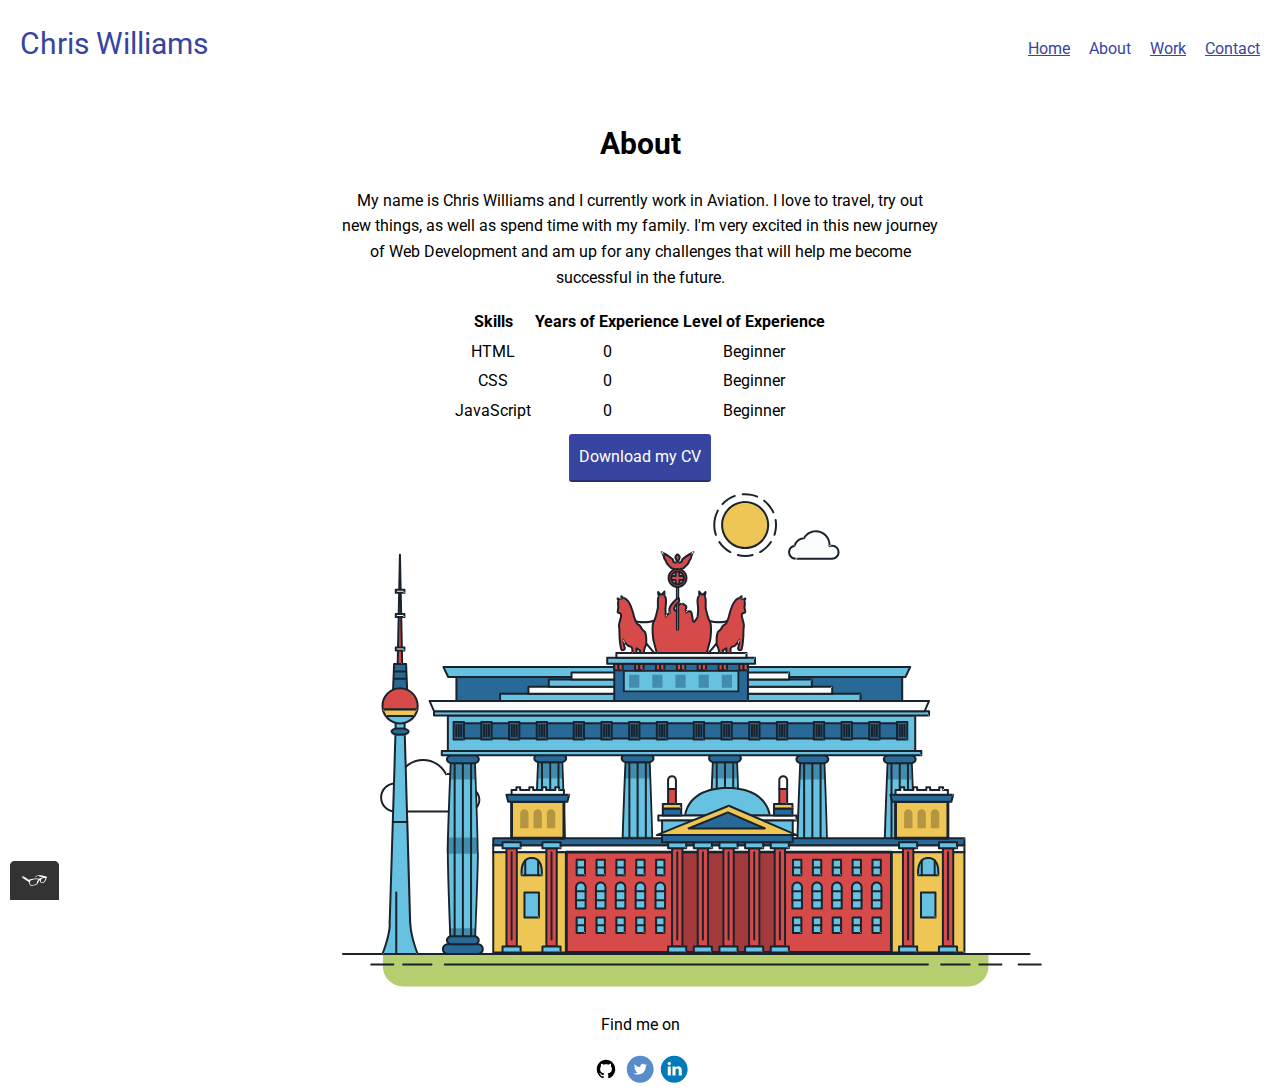
==== about.html @ ef2de15f "Initial commit" ====
<!DOCTYPE html>
<html>
  <head>
    <meta charset="utf-8" />
    <meta name="viewport" content="width=device-width, initial-scale=1" />
    <title>Portfolio</title>
    <link
      rel="shortcut icon"
      href="http://wikipedia.org/static/favicon/wikipedia.ico"
    />
    <link rel="stylesheet" type="text/css" href="css/normalize.css" />
    <link
      href="https://fonts.googleapis.com/css2?family=Roboto:wght@400;700&display=swap"
      rel="stylesheet"
    />
    <link rel="stylesheet" type="text/css" href="css/style.production.css" />
  </head>
  <body>
    <header class="page-header">
      <div class="text-title">Chris Williams</div>
      <nav class="main-navigation page-header__item">
        <ul role="menubar" class="navigation-list">
          <li role="presentation">
            <a href="index.html" role="menuitem" class="navigation-list__item"
              >Home</a
            >
          </li>
          <li role="presentation">
            <a
              href="about.html"
              role="menuitem"
              class="navigation-list__item navigation-list__item--active"
              >About</a
            >
          </li>
          <li role="presentation">
            <a
              href="work.html"
              role="menuitem"
              class="navigation-list navigation-list__item"
              >Work</a
            >
          </li>
          <li role="presentation">
            <a href="contact.html" role="menuitem" class="navigation-list__item"
              >Contact</a
            >
          </li>
        </ul>
      </nav>
    </header>
    <div class="about">
      <h1>About</h1>
      <p>
        My name is Chris Williams and I currently work in Aviation. I love to
        travel, try out new things, as well as spend time with my family. I'm
        very excited in this new journey of Web Development and am up for any
        challenges that will help me become successful in the future.
      </p>
      <table>
        <thead>
          <tr>
            <th>Skills</th>
            <th>Years of Experience</th>
            <th>Level of Experience</th>
          </tr>
        </thead>
        <tbody>
          <tr>
            <td>HTML</td>
            <td>0</td>
            <td>Beginner</td>
          </tr>
          <tr>
            <td>CSS</td>
            <td>0</td>
            <td>Beginner</td>
          </tr>
          <tr>
            <td>JavaScript</td>
            <td>0</td>
            <td>Beginner</td>
          </tr>
        </tbody>
      </table>
      <br />
      <a href="#" class="button" download>Download my CV</a>
      <br />
      <svg
        xmlns="http://www.w3.org/2000/svg"
        class="berlin-illustration"
        height="505"
        viewBox="0 0 700 505"
        xmlns:xlink="http://www.w3.org/1999/xlink"
      >
        <defs>
          <polygon
            id="a"
            points=".06 231.917 .06 .929 688.717 .929 688.717 231.917"
          />
        </defs>
        <g fill="none" fill-rule="evenodd">
          <g transform="translate(0 241)" class="cloud-front">
            <path
              fill="#1A232C"
              d="M87.602,29 L87.602,28 C87.326,28.001 87.103,28.024 86.927,28.033 L86.979,29.031 L87.947,28.78 C85.741,20.282 78.041,14.002 68.852,14 C67.858,14 66.904,14.096 65.98,14.231 L66.125,15.22 L67.019,14.772 C62.626,6.015 53.567,0.001 43.102,0 C29.041,0.002 17.524,10.848 16.443,24.632 L17.44,24.71 L17.606,23.724 C16.803,23.589 15.969,23.5 15.102,23.5 C6.817,23.501 0.102,30.215 0.102,38.5 C0.102,46.785 6.817,53.499 15.102,53.5 L87.602,53.5 C94.644,53.499 100.351,47.792 100.352,40.75 C100.351,33.708 94.644,28.001 87.602,28 L87.602,30 C90.573,30 93.254,31.202 95.203,33.149 C97.15,35.097 98.351,37.778 98.352,40.75 C98.351,43.722 97.15,46.403 95.203,48.351 C93.254,50.298 90.573,51.5 87.602,51.5 L15.102,51.5 C11.509,51.5 8.265,50.046 5.909,47.692 C3.555,45.337 2.102,42.093 2.102,38.5 C2.102,34.907 3.555,31.663 5.909,29.308 C8.265,26.954 11.509,25.5 15.102,25.5 C15.831,25.5 16.553,25.575 17.273,25.697 C17.551,25.743 17.832,25.672 18.055,25.499 C18.277,25.325 18.414,25.07 18.436,24.789 C19.436,12.04 30.094,1.998 43.102,2 C52.786,1.999 61.163,7.564 65.231,15.669 C65.425,16.055 65.842,16.272 66.27,16.21 C67.132,16.084 67.988,16 68.852,16 C77.108,15.998 84.027,21.647 86.011,29.283 C86.13,29.741 86.557,30.054 87.031,30.03 C87.27,30.017 87.457,29.999 87.602,30 L87.602,29"
              transform="translate(38 36)"
            />
          </g>
          <path
            fill="#B5CE6F"
            d="M646.484,484.382 C646.484,489.501 644.531,494.62 640.627,498.525 C636.722,502.43 631.603,504.382 626.484,504.382 L60.873,504.382 C55.754,504.382 50.636,502.43 46.731,498.525 C42.826,494.62 40.873,489.501 40.873,484.382 L40.873,471.917 L646.484,471.917 L646.484,484.382"
          />
          <polyline
            fill="#67C2E2"
            points="334.824 185.029 101.449 185.029 106.209 195.08 563.438 195.08 568.2 185.029 334.824 185.029"
          />
          <path
            fill="#1A232C"
            d="M334.824,185.029 L334.824,184.029 L101.449,184.029 C101.104,184.029 100.788,184.203 100.604,184.494 C100.42,184.785 100.398,185.146 100.545,185.457 L105.306,195.508 C105.471,195.856 105.824,196.079 106.209,196.079 L563.438,196.079 C563.824,196.079 564.177,195.856 564.342,195.508 L569.104,185.457 C569.251,185.146 569.229,184.785 569.045,184.494 C568.861,184.203 568.544,184.029 568.2,184.029 L334.824,184.029 L334.824,186.029 L566.62,186.029 L562.806,194.08 L106.842,194.08 L103.029,186.029 L334.824,186.029 L334.824,185.029"
          />
          <polygon
            fill="#296997"
            points="114.416 218.974 560.222 218.974 560.222 195.08 114.416 195.08"
          />
          <path
            fill="#1A232C"
            d="M560.222,218.974 L560.222,217.974 L115.416,217.974 L115.416,196.079 L559.222,196.079 L559.222,218.974 L560.222,218.974 L560.222,217.974 L560.222,218.974 L561.222,218.974 L561.222,195.08 C561.222,194.816 561.115,194.559 560.929,194.372 C560.742,194.186 560.485,194.08 560.222,194.08 L114.416,194.08 C114.152,194.08 113.895,194.186 113.708,194.372 C113.522,194.559 113.416,194.816 113.416,195.08 L113.416,218.974 C113.416,219.237 113.522,219.495 113.708,219.681 C113.895,219.867 114.152,219.974 114.416,219.974 L560.222,219.974 C560.485,219.974 560.742,219.867 560.929,219.681 C561.115,219.495 561.222,219.237 561.222,218.974 L560.222,218.974"
          />
          <polygon
            fill="#67C2E2"
            points="105.85 269.08 573.225 269.08 573.225 233.398 105.85 233.398"
          />
          <path
            fill="#1A232C"
            d="M573.225,233.398 L573.225,232.398 L105.85,232.398 C105.587,232.398 105.329,232.505 105.143,232.691 C104.957,232.877 104.85,233.134 104.85,233.398 L104.85,269.08 C104.85,269.344 104.957,269.601 105.143,269.788 C105.329,269.974 105.587,270.08 105.85,270.08 L573.225,270.08 C573.488,270.08 573.745,269.974 573.932,269.788 C574.118,269.601 574.225,269.344 574.225,269.08 L574.225,233.398 C574.225,233.134 574.118,232.877 573.932,232.691 C573.745,232.505 573.488,232.398 573.225,232.398 L573.225,233.398 L572.225,233.398 L572.225,268.08 L106.85,268.08 L106.85,234.398 L573.225,234.398 L573.225,233.398 L572.225,233.398 L573.225,233.398"
          />
          <polygon
            fill="#296997"
            points="116.751 256.508 562.557 256.508 562.557 241.243 116.751 241.243"
          />
          <path
            fill="#1A232C"
            d="M562.557,256.508 L562.557,255.508 L117.75,255.508 L117.75,242.243 L561.557,242.243 L561.557,256.508 L562.557,256.508 L562.557,255.508 L562.557,256.508 L563.557,256.508 L563.557,241.243 C563.557,240.979 563.45,240.722 563.264,240.535 C563.078,240.349 562.82,240.243 562.557,240.243 L116.75,240.243 C116.487,240.243 116.23,240.349 116.043,240.535 C115.857,240.722 115.751,240.979 115.751,241.243 L115.751,256.508 C115.751,256.771 115.857,257.029 116.043,257.215 C116.23,257.401 116.487,257.508 116.751,257.508 L562.557,257.508 C562.82,257.508 563.077,257.401 563.264,257.215 C563.45,257.029 563.557,256.771 563.557,256.508 L562.557,256.508"
          />
          <polygon
            fill="#67C2E2"
            points="158.07 218.974 518.563 218.974 518.563 211.858 158.07 211.858"
          />
          <path
            fill="#1A232C"
            d="M518.563,211.858 L518.563,210.858 L158.07,210.858 C157.807,210.858 157.549,210.964 157.363,211.151 C157.177,211.337 157.07,211.594 157.07,211.858 L157.07,218.974 C157.07,219.237 157.177,219.495 157.363,219.681 C157.549,219.867 157.807,219.974 158.07,219.974 L518.563,219.974 C518.826,219.974 519.083,219.867 519.27,219.681 C519.456,219.495 519.562,219.237 519.562,218.974 L519.562,211.858 C519.562,211.594 519.456,211.337 519.27,211.151 C519.083,210.964 518.826,210.858 518.563,210.858 L518.563,211.858 L517.563,211.858 L517.563,217.974 L159.07,217.974 L159.07,212.858 L518.563,212.858 L518.563,211.858 L517.563,211.858 L518.563,211.858"
          />
          <polygon
            fill="#FBFDFC"
            points="186.438 211.858 490.194 211.858 490.194 204.741 186.438 204.741"
          />
          <path
            fill="#1A232C"
            d="M490.194,204.741 L490.194,203.741 L186.438,203.741 C186.175,203.741 185.917,203.848 185.731,204.034 C185.545,204.221 185.438,204.478 185.438,204.741 L185.438,211.858 C185.438,212.121 185.545,212.379 185.731,212.565 C185.917,212.751 186.175,212.858 186.438,212.858 L490.194,212.858 C490.458,212.858 490.715,212.751 490.902,212.565 C491.088,212.379 491.194,212.121 491.194,211.858 L491.194,204.741 C491.194,204.478 491.088,204.221 490.902,204.034 C490.715,203.848 490.458,203.741 490.194,203.741 L490.194,204.741 L489.194,204.741 L489.194,210.858 L187.438,210.858 L187.438,205.741 L490.194,205.741 L490.194,204.741 L489.194,204.741 L490.194,204.741"
          />
          <polygon
            fill="#67C2E2"
            points="206.805 204.741 469.828 204.741 469.828 197.624 206.805 197.624"
          />
          <path
            fill="#1A232C"
            d="M469.828,197.624 L469.828,196.624 L206.805,196.624 C206.541,196.624 206.284,196.731 206.098,196.917 C205.911,197.103 205.805,197.361 205.805,197.624 L205.805,204.741 C205.805,205.005 205.911,205.262 206.098,205.449 C206.284,205.635 206.541,205.741 206.805,205.741 L469.828,205.741 C470.091,205.741 470.349,205.635 470.535,205.449 C470.722,205.262 470.828,205.005 470.828,204.741 L470.828,197.624 C470.828,197.361 470.722,197.103 470.535,196.917 C470.349,196.731 470.091,196.624 469.828,196.624 L469.828,197.624 L468.828,197.624 L468.828,203.741 L207.805,203.741 L207.805,198.624 L469.828,198.624 L469.828,197.624 L468.828,197.624 L469.828,197.624"
          />
          <polygon
            fill="#FBFDFC"
            points="229.521 197.624 447.111 197.624 447.111 190.509 229.521 190.509"
          />
          <path
            fill="#1A232C"
            d="M447.111,190.509 L447.111,189.509 L229.521,189.509 C229.258,189.509 229,189.616 228.814,189.802 C228.628,189.988 228.521,190.246 228.521,190.509 L228.521,197.624 C228.521,197.888 228.628,198.145 228.814,198.332 C229,198.518 229.258,198.624 229.521,198.624 L447.111,198.624 C447.375,198.624 447.632,198.518 447.818,198.332 C448.005,198.145 448.111,197.888 448.111,197.624 L448.111,190.509 C448.111,190.246 448.005,189.988 447.818,189.802 C447.632,189.616 447.375,189.509 447.111,189.509 L447.111,190.509 L446.111,190.509 L446.111,196.624 L230.521,196.624 L230.521,191.509 L447.111,191.509 L447.111,190.509 L446.111,190.509 L447.111,190.509"
          />
          <path
            fill="#67C2E2"
            d="M135.607,355.447 C135.163,337.766 134.264,313.326 133.648,297.387 C133.274,287.721 133.004,281.18 133.004,281.18 L108.722,281.18 C108.722,281.18 108.452,287.721 108.079,297.387 C107.462,313.326 106.563,337.766 106.119,355.447 C105.953,362.059 105.85,367.732 105.85,371.653 L105.85,371.654 C105.85,386.117 107.243,424.332 108.089,446.189 C108.457,455.706 108.722,462.126 108.722,462.126 L133.004,462.126 C133.004,462.126 133.269,455.706 133.637,446.189 C134.482,424.332 135.876,386.117 135.876,371.654 L135.876,371.653 C135.876,367.732 135.773,362.059 135.607,355.447"
          />
          <path
            fill="#428DAE"
            d="M133.648 297.387L108.079 297.387C108.452 287.721 108.722 281.18 108.722 281.18L133.004 281.18C133.004 281.18 133.274 287.721 133.648 297.387M135.876 371.654L105.85 371.654 105.85 371.653C105.85 367.732 105.953 362.059 106.119 355.447L135.607 355.447C135.773 362.059 135.876 367.732 135.876 371.653L135.876 371.654M133.004 462.126L108.722 462.126C108.722 462.126 108.457 455.706 108.089 446.189L133.637 446.189C133.269 455.706 133.004 462.126 133.004 462.126"
          />
          <path
            fill="#1A232C"
            d="M109.612,461.199 L132.114,461.199 C132.447,453.007 134.949,390.886 134.949,371.653 C134.949,352.42 132.447,290.299 132.114,282.108 L109.612,282.108 C109.279,290.299 106.778,352.42 106.778,371.653 C106.778,390.886 109.279,453.007 109.612,461.199 Z M133.895,463.054 L107.832,463.054 L107.794,462.164 C107.766,461.466 104.922,392.193 104.922,371.653 C104.922,351.114 107.766,281.839 107.794,281.142 L107.832,280.252 L133.895,280.252 L133.931,281.142 C133.96,281.839 136.804,351.114 136.804,371.653 C136.804,392.193 133.96,461.466 133.931,462.164 L133.895,463.054 L133.895,463.054 Z"
          />
          <path
            fill="#1A232C"
            d="M111.638 281.18L111.638 462.126C111.638 462.679 112.086 463.126 112.638 463.126 113.19 463.126 113.638 462.679 113.638 462.126L113.638 281.18C113.638 280.628 113.19 280.18 112.638 280.18 112.086 280.18 111.638 280.628 111.638 281.18M119.863 281.18L119.863 462.126C119.863 462.679 120.311 463.126 120.863 463.126 121.416 463.126 121.863 462.679 121.863 462.126L121.863 281.18C121.863 280.628 121.416 280.18 120.863 280.18 120.311 280.18 119.863 280.628 119.863 281.18M128.088 281.18L128.088 462.126C128.088 462.679 128.536 463.126 129.088 463.126 129.64 463.126 130.088 462.679 130.088 462.126L130.088 281.18C130.088 280.628 129.64 280.18 129.088 280.18 128.536 280.18 128.088 280.628 128.088 281.18"
          />
          <path
            fill="#296997"
            d="M136.79,277.265 C136.79,279.418 134.675,281.18 132.09,281.18 L109.636,281.18 C107.051,281.18 104.936,279.418 104.936,277.265 C104.936,275.111 107.051,273.349 109.636,273.349 L132.09,273.349 C134.675,273.349 136.79,275.111 136.79,277.265"
          />
          <path
            fill="#1A232C"
            d="M136.79,277.265 L135.79,277.265 C135.789,278.005 135.433,278.704 134.769,279.262 C134.109,279.814 133.155,280.181 132.09,280.18 L109.636,280.18 C108.571,280.181 107.617,279.814 106.956,279.262 C106.293,278.704 105.936,278.005 105.936,277.265 C105.936,276.524 106.293,275.825 106.957,275.267 C107.617,274.715 108.571,274.348 109.636,274.349 L132.09,274.349 C133.155,274.348 134.109,274.716 134.769,275.267 C135.433,275.825 135.789,276.524 135.79,277.265 L137.79,277.265 C137.791,275.851 137.09,274.593 136.049,273.731 C135.006,272.863 133.61,272.35 132.09,272.349 L109.636,272.349 C108.116,272.35 106.72,272.863 105.676,273.731 C104.636,274.593 103.935,275.851 103.936,277.265 C103.935,278.678 104.636,279.937 105.677,280.798 C106.72,281.666 108.116,282.179 109.636,282.18 L132.09,282.18 C133.61,282.179 135.006,281.666 136.049,280.798 C137.09,279.937 137.791,278.678 137.79,277.265 L136.79,277.265"
          />
          <path
            fill="#296997"
            d="M140.775,467.217 C140.775,469.803 138.661,471.917 136.076,471.917 L105.65,471.917 C103.065,471.917 100.951,469.803 100.951,467.217 L100.951,466.825 C100.951,464.241 103.065,462.126 105.65,462.126 L136.076,462.126 C138.661,462.126 140.775,464.241 140.775,466.825 L140.775,467.217"
          />
          <path
            fill="#1A232C"
            d="M140.775,467.217 L139.775,467.217 C139.775,468.235 139.361,469.155 138.688,469.83 C138.013,470.503 137.093,470.917 136.076,470.917 L105.65,470.917 C104.633,470.917 103.713,470.504 103.038,469.83 C102.365,469.155 101.951,468.235 101.951,467.217 L101.951,466.825 C101.951,465.808 102.365,464.889 103.038,464.214 C103.713,463.54 104.633,463.127 105.65,463.126 L136.076,463.126 C137.093,463.127 138.013,463.54 138.688,464.214 C139.362,464.889 139.775,465.808 139.775,466.825 L139.775,467.217 L141.775,467.217 L141.775,466.825 C141.772,463.684 139.217,461.13 136.076,461.126 L105.65,461.126 C102.509,461.13 99.955,463.684 99.951,466.825 L99.951,467.217 C99.954,470.36 102.509,472.914 105.65,472.917 L136.076,472.917 C139.217,472.914 141.772,470.36 141.775,467.217 L140.775,467.217"
          />
          <path
            fill="#296997"
            d="M136.79,458.208 C136.79,460.363 134.675,462.126 132.09,462.126 L109.636,462.126 C107.051,462.126 104.936,460.363 104.936,458.208 C104.936,456.057 107.051,454.292 109.636,454.292 L132.09,454.292 C134.675,454.292 136.79,456.057 136.79,458.208"
          />
          <path
            fill="#1A232C"
            d="M136.79,458.208 L135.79,458.208 C135.789,458.949 135.432,459.649 134.769,460.207 C134.108,460.76 133.154,461.128 132.09,461.126 L109.636,461.126 C108.572,461.128 107.617,460.76 106.957,460.207 C106.293,459.649 105.936,458.949 105.936,458.208 C105.936,457.47 106.293,456.77 106.957,456.212 C107.617,455.659 108.572,455.291 109.636,455.292 L132.09,455.292 C133.154,455.291 134.108,455.659 134.769,456.212 C135.433,456.77 135.789,457.47 135.79,458.208 L137.79,458.208 C137.791,456.796 137.09,455.538 136.05,454.675 C135.006,453.808 133.61,453.294 132.09,453.292 L109.636,453.292 C108.115,453.294 106.719,453.808 105.676,454.675 C104.636,455.538 103.935,456.796 103.936,458.208 C103.935,459.622 104.636,460.881 105.676,461.743 C106.72,462.611 108.116,463.125 109.636,463.126 L132.09,463.126 C133.61,463.125 135.006,462.611 136.05,461.743 C137.09,460.881 137.791,459.622 137.79,458.208 L136.79,458.208"
          />
          <path
            fill="#67C2E2"
            d="M572.471,355.447 C572.025,337.766 571.126,313.326 570.51,297.387 C570.137,287.721 569.867,281.18 569.867,281.18 L545.585,281.18 C545.585,281.18 545.315,287.721 544.942,297.387 C544.326,313.326 543.427,337.766 542.981,355.447 C542.815,362.059 542.713,367.732 542.713,371.653 L542.713,371.654 C542.713,386.117 544.107,424.332 544.952,446.189 C545.32,455.706 545.585,462.126 545.585,462.126 L569.867,462.126 C569.867,462.126 570.132,455.706 570.499,446.189 C571.346,424.332 572.739,386.117 572.739,371.654 L572.739,371.653 C572.739,367.732 572.637,362.059 572.471,355.447"
          />
          <path
            fill="#428DAE"
            d="M569.582 297.387L566.951 297.387 566.951 282.108 568.977 282.108C569.063 284.206 569.29 289.841 569.582 297.387M564.951 297.387L545.871 297.387C546.162 289.841 546.39 284.206 546.476 282.108L564.951 282.108 564.951 297.387M571.8 369.187L566.951 369.187 566.951 356.265 571.562 356.265C571.685 361.272 571.771 365.701 571.8 369.187M564.951 369.187L543.653 369.187C543.684 365.512 543.777 360.79 543.912 355.447L553.551 355.447 553.551 356.265 564.951 356.265 564.951 369.187"
          />
          <path
            fill="#1A232C"
            d="M546.476,461.199 L568.977,461.199 C569.31,453.007 571.812,390.886 571.812,371.653 C571.812,352.42 569.31,290.299 568.977,282.108 L546.476,282.108 C546.142,290.299 543.642,352.42 543.642,371.653 C543.642,390.886 546.142,453.007 546.476,461.199 M570.758,463.054 L544.694,463.054 L544.658,462.164 C544.629,461.466 541.785,392.193 541.785,371.653 C541.785,351.114 544.629,281.839 544.658,281.142 L544.694,280.252 L570.758,280.252 L570.795,281.142 C570.823,281.839 573.667,351.114 573.667,371.653 C573.667,392.193 570.823,461.466 570.795,462.164 L570.758,463.054"
          />
          <path
            fill="#1A232C"
            d="M548.501 281.18L548.501 462.126C548.501 462.679 548.949 463.126 549.501 463.126 550.053 463.126 550.501 462.679 550.501 462.126L550.501 281.18C550.501 280.628 550.053 280.18 549.501 280.18 548.949 280.18 548.501 280.628 548.501 281.18M556.727 281.18L556.727 462.126C556.727 462.679 557.174 463.126 557.727 463.126 558.279 463.126 558.727 462.679 558.727 462.126L558.727 281.18C558.727 280.628 558.279 280.18 557.727 280.18 557.174 280.18 556.727 280.628 556.727 281.18M564.951 281.18L564.951 462.126C564.951 462.679 565.399 463.126 565.951 463.126 566.503 463.126 566.951 462.679 566.951 462.126L566.951 281.18C566.951 280.628 566.503 280.18 565.951 280.18 565.399 280.18 564.951 280.628 564.951 281.18"
          />
          <path
            fill="#296997"
            d="M573.653,277.265 C573.653,279.418 571.537,281.18 568.953,281.18 L546.499,281.18 C543.915,281.18 541.799,279.418 541.799,277.265 C541.799,275.111 543.915,273.349 546.499,273.349 L568.953,273.349 C571.537,273.349 573.653,275.111 573.653,277.265"
          />
          <path
            fill="#1A232C"
            d="M573.653,277.265 L572.653,277.265 C572.653,278.005 572.296,278.704 571.632,279.262 C570.972,279.814 570.017,280.181 568.953,280.18 L546.499,280.18 C545.435,280.181 544.48,279.814 543.82,279.262 C543.156,278.704 542.8,278.005 542.799,277.265 C542.8,276.525 543.156,275.825 543.82,275.267 C544.481,274.715 545.435,274.348 546.499,274.349 L568.953,274.349 C570.017,274.348 570.972,274.715 571.632,275.267 C572.296,275.825 572.653,276.525 572.653,277.265 L574.653,277.265 C574.654,275.851 573.953,274.593 572.912,273.731 C571.869,272.863 570.473,272.35 568.953,272.349 L546.499,272.349 C544.979,272.35 543.583,272.863 542.54,273.731 C541.499,274.593 540.798,275.851 540.799,277.265 C540.798,278.679 541.499,279.937 542.54,280.798 C543.583,281.666 544.979,282.179 546.499,282.18 L568.953,282.18 C570.473,282.179 571.869,281.666 572.912,280.798 C573.953,279.937 574.654,278.679 574.653,277.265 L573.653,277.265"
          />
          <path
            fill="#296997"
            d="M577.639,467.217 C577.639,469.803 575.524,471.917 572.938,471.917 L542.514,471.917 C539.929,471.917 537.813,469.803 537.813,467.217 L537.813,466.825 C537.813,464.241 539.929,462.126 542.514,462.126 L572.938,462.126 C575.524,462.126 577.639,464.241 577.639,466.825 L577.639,467.217"
          />
          <path
            fill="#1A232C"
            d="M577.639,467.217 L576.639,467.217 C576.638,468.235 576.225,469.155 575.551,469.83 C574.876,470.503 573.956,470.917 572.938,470.917 L542.514,470.917 C541.497,470.917 540.576,470.503 539.901,469.83 C539.227,469.155 538.814,468.234 538.813,467.217 L538.813,466.825 C538.814,465.808 539.227,464.889 539.901,464.214 C540.576,463.54 541.497,463.127 542.514,463.126 L572.938,463.126 C573.956,463.127 574.876,463.54 575.551,464.214 C576.225,464.888 576.638,465.808 576.639,466.825 L576.639,467.217 L578.639,467.217 L578.639,466.825 C578.635,463.684 576.081,461.13 572.938,461.126 L542.514,461.126 C539.372,461.13 536.817,463.684 536.813,466.825 L536.813,467.217 C536.817,470.36 539.372,472.914 542.514,472.917 L572.938,472.917 C576.081,472.914 578.635,470.359 578.639,467.217 L577.639,467.217"
          />
          <path
            fill="#296997"
            d="M573.653,458.208 C573.653,460.363 571.537,462.126 568.953,462.126 L546.499,462.126 C543.915,462.126 541.799,460.363 541.799,458.208 C541.799,456.057 543.915,454.292 546.499,454.292 L568.953,454.292 C571.537,454.292 573.653,456.057 573.653,458.208"
          />
          <path
            fill="#1A232C"
            d="M573.653,458.208 L572.653,458.208 C572.653,458.949 572.296,459.649 571.632,460.207 C570.971,460.76 570.017,461.128 568.953,461.126 L546.499,461.126 C545.435,461.128 544.481,460.76 543.82,460.207 C543.157,459.649 542.799,458.949 542.799,458.208 C542.799,457.47 543.156,456.77 543.82,456.212 C544.481,455.659 545.435,455.291 546.499,455.292 L568.953,455.292 C570.017,455.291 570.971,455.659 571.632,456.212 C572.296,456.77 572.653,457.47 572.653,458.208 L574.653,458.208 C574.654,456.796 573.953,455.538 572.912,454.675 C571.869,453.808 570.473,453.294 568.953,453.292 L546.499,453.292 C544.979,453.294 543.583,453.808 542.54,454.675 C541.499,455.538 540.798,456.796 540.799,458.208 C540.798,459.622 541.499,460.881 542.54,461.743 C543.583,462.611 544.979,463.125 546.499,463.126 L568.953,463.126 C570.473,463.125 571.869,462.611 572.912,461.743 C573.953,460.881 574.654,459.622 574.653,458.208 L573.653,458.208"
          />
          <path
            fill="#67C2E2"
            d="M485.098,355.447 C484.654,337.766 483.753,313.326 483.137,297.387 C482.764,287.721 482.494,281.18 482.494,281.18 L458.213,281.18 C458.213,281.18 457.942,287.721 457.569,297.387 C456.953,313.326 456.055,337.766 455.608,355.447 C455.443,362.059 455.34,367.732 455.34,371.653 L455.34,371.654 C455.34,386.117 456.733,424.332 457.58,446.189 C457.948,455.706 458.213,462.126 458.213,462.126 L482.494,462.126 C482.494,462.126 482.759,455.706 483.126,446.189 C483.973,424.332 485.366,386.117 485.366,371.654 L485.366,371.653 C485.366,367.732 485.265,362.059 485.098,355.447"
          />
          <path
            fill="#428DAE"
            d="M483.137 297.387L457.569 297.387C457.942 287.721 458.213 281.18 458.213 281.18L482.494 281.18C482.494 281.18 482.764 287.721 483.137 297.387M485.355 369.187L455.351 369.187C455.382 365.502 455.475 360.78 455.608 355.447L485.098 355.447C485.232 360.78 485.325 365.502 485.355 369.187"
          />
          <path
            fill="#1A232C"
            d="M459.103,461.199 L481.605,461.199 C481.938,453.007 484.439,390.886 484.439,371.653 C484.439,352.42 481.938,290.299 481.605,282.108 L459.103,282.108 C458.769,290.299 456.268,352.42 456.268,371.653 C456.268,390.886 458.769,453.007 459.103,461.199 Z M483.386,463.054 L457.321,463.054 L457.285,462.164 C457.256,461.466 454.412,392.193 454.412,371.653 C454.412,351.114 457.256,281.839 457.285,281.142 L457.321,280.252 L483.386,280.252 L483.422,281.142 C483.45,281.839 486.294,351.114 486.294,371.653 C486.294,392.193 483.45,461.466 483.422,462.164 L483.386,463.054 L483.386,463.054 Z"
          />
          <path
            fill="#1A232C"
            d="M461.128 281.18L461.128 462.126C461.128 462.679 461.576 463.126 462.128 463.126 462.68 463.126 463.128 462.679 463.128 462.126L463.128 281.18C463.128 280.628 462.68 280.18 462.128 280.18 461.576 280.18 461.128 280.628 461.128 281.18M469.354 281.18L469.354 462.126C469.354 462.679 469.801 463.126 470.354 463.126 470.906 463.126 471.354 462.679 471.354 462.126L471.354 281.18C471.354 280.628 470.906 280.18 470.354 280.18 469.801 280.18 469.354 280.628 469.354 281.18M477.578 281.18L477.578 462.126C477.578 462.679 478.026 463.126 478.578 463.126 479.13 463.126 479.578 462.679 479.578 462.126L479.578 281.18C479.578 280.628 479.13 280.18 478.578 280.18 478.026 280.18 477.578 280.628 477.578 281.18"
          />
          <path
            fill="#296997"
            d="M486.281,277.265 C486.281,279.418 484.164,281.18 481.58,281.18 L459.126,281.18 C456.542,281.18 454.426,279.418 454.426,277.265 C454.426,275.111 456.542,273.349 459.126,273.349 L481.58,273.349 C484.164,273.349 486.281,275.111 486.281,277.265"
          />
          <path
            fill="#1A232C"
            d="M486.281,277.265 L485.281,277.265 C485.281,278.005 484.924,278.704 484.26,279.262 C483.599,279.814 482.644,280.181 481.58,280.18 L459.126,280.18 C458.062,280.181 457.107,279.814 456.447,279.262 C455.783,278.704 455.427,278.005 455.426,277.265 C455.427,276.525 455.783,275.825 456.447,275.267 C457.108,274.715 458.062,274.348 459.126,274.349 L481.58,274.349 C482.644,274.348 483.599,274.716 484.26,275.268 C484.924,275.825 485.281,276.525 485.281,277.265 L487.281,277.265 C487.282,275.851 486.58,274.593 485.54,273.731 C484.496,272.863 483.1,272.35 481.58,272.349 L459.126,272.349 C457.606,272.35 456.21,272.863 455.167,273.731 C454.126,274.593 453.425,275.851 453.426,277.265 C453.425,278.679 454.126,279.937 455.167,280.798 C456.21,281.666 457.606,282.179 459.126,282.18 L481.58,282.18 C483.1,282.179 484.496,281.666 485.54,280.799 C486.58,279.937 487.282,278.679 487.281,277.265 L486.281,277.265"
          />
          <path
            fill="#296997"
            d="M490.266,467.217 C490.266,469.803 488.151,471.917 485.565,471.917 L455.141,471.917 C452.556,471.917 450.44,469.803 450.44,467.217 L450.44,466.825 C450.44,464.241 452.556,462.126 455.141,462.126 L485.565,462.126 C488.151,462.126 490.266,464.241 490.266,466.825 L490.266,467.217"
          />
          <path
            fill="#1A232C"
            d="M490.266,467.217 L489.266,467.217 C489.265,468.235 488.852,469.155 488.178,469.83 C487.503,470.503 486.583,470.917 485.565,470.917 L455.141,470.917 C454.124,470.917 453.203,470.503 452.528,469.83 C451.854,469.155 451.441,468.234 451.44,467.217 L451.44,466.825 C451.441,465.808 451.854,464.889 452.528,464.214 C453.203,463.54 454.124,463.127 455.141,463.126 L485.565,463.126 C486.583,463.127 487.503,463.54 488.178,464.214 C488.852,464.888 489.265,465.808 489.266,466.825 L489.266,467.217 L491.266,467.217 L491.266,466.825 C491.262,463.684 488.708,461.13 485.565,461.126 L455.141,461.126 C451.999,461.13 449.444,463.684 449.44,466.825 L449.44,467.217 C449.444,470.36 451.999,472.914 455.141,472.917 L485.565,472.917 C488.708,472.914 491.262,470.359 491.266,467.217 L490.266,467.217"
          />
          <path
            fill="#296997"
            d="M486.281,458.208 C486.281,460.363 484.164,462.126 481.58,462.126 L459.126,462.126 C456.542,462.126 454.426,460.363 454.426,458.208 C454.426,456.057 456.542,454.292 459.126,454.292 L481.58,454.292 C484.164,454.292 486.281,456.057 486.281,458.208"
          />
          <path
            fill="#1A232C"
            d="M486.281,458.208 L485.281,458.208 C485.281,458.949 484.923,459.649 484.26,460.207 C483.599,460.76 482.644,461.128 481.58,461.126 L459.126,461.126 C458.062,461.128 457.108,460.76 456.447,460.207 C455.784,459.649 455.427,458.949 455.426,458.208 C455.426,457.47 455.783,456.77 456.447,456.212 C457.108,455.659 458.062,455.291 459.126,455.292 L481.58,455.292 C482.644,455.291 483.598,455.659 484.26,456.212 C484.924,456.77 485.281,457.47 485.281,458.208 L487.281,458.208 C487.282,456.795 486.58,455.538 485.54,454.675 C484.496,453.808 483.1,453.294 481.58,453.292 L459.126,453.292 C457.606,453.294 456.21,453.808 455.167,454.675 C454.126,455.538 453.425,456.796 453.426,458.208 C453.425,459.622 454.126,460.881 455.167,461.743 C456.21,462.611 457.606,463.125 459.126,463.126 L481.58,463.126 C483.1,463.125 484.496,462.611 485.54,461.743 C486.581,460.881 487.282,459.622 487.281,458.208 L486.281,458.208"
          />
          <path
            fill="#67C2E2"
            d="M397.726,354.466 C397.28,336.787 396.381,312.346 395.765,296.407 C395.392,286.742 395.122,280.2 395.122,280.2 L370.84,280.2 C370.84,280.2 370.57,286.742 370.197,296.407 C369.581,312.346 368.682,336.787 368.236,354.466 C368.07,361.078 367.968,366.751 367.968,370.672 L367.968,370.673 C367.968,385.136 369.361,423.352 370.207,445.208 C370.575,454.726 370.84,461.146 370.84,461.146 L395.122,461.146 C395.122,461.146 395.386,454.726 395.754,445.208 C396.601,423.352 397.994,385.136 397.994,370.673 L397.994,370.672 C397.994,366.751 397.892,361.078 397.726,354.466"
          />
          <path
            fill="#428DAE"
            d="M394.837 296.407L392.206 296.407 392.206 281.127 394.233 281.127C394.318 283.225 394.545 288.861 394.837 296.407L394.837 296.407zM383.981 296.407L390.206 296.407 390.206 281.127 383.981 281.127 383.981 296.407zM375.756 296.407L381.98 296.407 381.98 281.127 375.756 281.127 375.756 296.407zM373.756 296.407L371.126 296.407C371.417 288.861 371.645 283.225 371.73 281.127L373.756 281.127 373.756 296.407 373.756 296.407zM397.062 369.187L392.206 369.187 392.206 354.466 396.796 354.466C396.943 360.298 397.041 365.389 397.062 369.187L397.062 369.187zM383.981 369.187L390.206 369.187 390.206 354.466 383.981 354.466 383.981 369.187zM375.756 369.187L381.98 369.187 381.98 354.466 375.756 354.466 375.756 369.187zM373.756 369.187L368.9 369.187C368.921 365.389 369.019 360.298 369.166 354.466L373.756 354.466 373.756 369.187 373.756 369.187z"
          />
          <path
            fill="#1A232C"
            d="M371.73,460.218 L394.233,460.218 C394.565,452.027 397.066,389.906 397.066,370.672 C397.066,351.44 394.565,289.319 394.233,281.127 L371.73,281.127 C371.397,289.319 368.895,351.44 368.895,370.672 C368.895,389.906 371.397,452.027 371.73,460.218 M396.013,462.074 L369.949,462.074 L369.912,461.184 C369.884,460.486 367.04,391.212 367.04,370.672 C367.04,350.133 369.884,280.859 369.912,280.162 L369.949,279.272 L396.013,279.272 L396.05,280.162 C396.078,280.859 398.922,350.133 398.922,370.672 C398.922,391.212 396.078,460.486 396.05,461.184 L396.013,462.074"
          />
          <path
            fill="#1A232C"
            d="M373.756 280.2L373.756 461.146C373.756 461.698 374.203 462.146 374.756 462.146 375.308 462.146 375.756 461.698 375.756 461.146L375.756 280.2C375.756 279.647 375.308 279.2 374.756 279.2 374.203 279.2 373.756 279.647 373.756 280.2M381.98 280.2L381.98 461.146C381.98 461.698 382.428 462.146 382.98 462.146 383.533 462.146 383.981 461.698 383.981 461.146L383.981 280.2C383.981 279.647 383.533 279.2 382.98 279.2 382.428 279.2 381.98 279.647 381.98 280.2M390.206 280.2L390.206 461.146C390.206 461.698 390.654 462.146 391.206 462.146 391.758 462.146 392.206 461.698 392.206 461.146L392.206 280.2C392.206 279.647 391.758 279.2 391.206 279.2 390.654 279.2 390.206 279.647 390.206 280.2"
          />
          <path
            fill="#296997"
            d="M398.908,276.285 C398.908,278.439 396.792,280.2 394.208,280.2 L371.754,280.2 C369.17,280.2 367.053,278.439 367.053,276.285 C367.053,274.13 369.17,272.369 371.754,272.369 L394.208,272.369 C396.792,272.369 398.908,274.13 398.908,276.285"
          />
          <path
            fill="#1A232C"
            d="M398.908,276.285 L397.908,276.285 C397.907,277.025 397.551,277.724 396.887,278.281 C396.227,278.833 395.272,279.201 394.208,279.2 L371.754,279.2 C370.69,279.201 369.735,278.833 369.074,278.281 C368.41,277.724 368.053,277.025 368.053,276.285 C368.053,275.544 368.41,274.845 369.074,274.287 C369.735,273.735 370.69,273.367 371.754,273.369 L394.208,273.369 C395.272,273.367 396.227,273.735 396.887,274.287 C397.551,274.844 397.907,275.544 397.908,276.285 L399.908,276.285 C399.909,274.871 399.208,273.612 398.167,272.75 C397.124,271.883 395.728,271.37 394.208,271.369 L371.754,271.369 C370.234,271.37 368.838,271.883 367.794,272.75 C366.754,273.612 366.052,274.871 366.053,276.285 C366.052,277.699 366.754,278.957 367.795,279.818 C368.838,280.686 370.234,281.198 371.754,281.2 L394.208,281.2 C395.728,281.198 397.123,280.686 398.167,279.818 C399.208,278.957 399.909,277.698 399.908,276.285 L398.908,276.285"
          />
          <path
            fill="#296997"
            d="M402.894,466.237 C402.894,468.823 400.779,470.937 398.193,470.937 L367.768,470.937 C365.183,470.937 363.068,468.823 363.068,466.237 L363.068,465.844 C363.068,463.26 365.183,461.146 367.768,461.146 L398.193,461.146 C400.779,461.146 402.894,463.26 402.894,465.844 L402.894,466.237"
          />
          <path
            fill="#1A232C"
            d="M402.894,466.237 L401.894,466.237 C401.893,467.254 401.48,468.174 400.806,468.849 C400.131,469.523 399.211,469.937 398.193,469.937 L367.768,469.937 C366.751,469.937 365.831,469.523 365.156,468.849 C364.482,468.174 364.069,467.254 364.068,466.237 L364.068,465.844 C364.069,464.828 364.482,463.908 365.156,463.233 C365.831,462.56 366.751,462.146 367.768,462.146 L398.193,462.146 C399.211,462.146 400.131,462.56 400.806,463.233 C401.48,463.908 401.893,464.828 401.894,465.844 L401.894,466.237 L403.894,466.237 L403.894,465.844 C403.89,462.703 401.336,460.15 398.193,460.146 L367.768,460.146 C364.626,460.15 362.072,462.703 362.068,465.844 L362.068,466.237 C362.072,469.379 364.626,471.933 367.768,471.937 L398.193,471.937 C401.336,471.933 403.89,469.379 403.894,466.237 L402.894,466.237"
          />
          <path
            fill="#296997"
            d="M398.908,457.228 C398.908,459.382 396.792,461.146 394.208,461.146 L371.754,461.146 C369.17,461.146 367.053,459.382 367.053,457.228 C367.053,455.077 369.17,453.312 371.754,453.312 L394.208,453.312 C396.792,453.312 398.908,455.077 398.908,457.228"
          />
          <path
            fill="#1A232C"
            d="M398.908,457.228 L397.908,457.228 C397.908,457.968 397.55,458.669 396.887,459.226 C396.226,459.779 395.272,460.147 394.208,460.146 L371.754,460.146 C370.69,460.147 369.736,459.779 369.074,459.226 C368.411,458.668 368.053,457.968 368.053,457.228 C368.053,456.489 368.41,455.789 369.074,455.231 C369.736,454.679 370.69,454.311 371.754,454.312 L394.208,454.312 C395.272,454.311 396.226,454.679 396.887,455.231 C397.551,455.789 397.908,456.489 397.908,457.228 L399.908,457.228 C399.909,455.815 399.208,454.557 398.167,453.695 C397.124,452.827 395.728,452.313 394.208,452.312 L371.754,452.312 C370.234,452.313 368.838,452.827 367.794,453.695 C366.754,454.557 366.052,455.815 366.053,457.228 C366.052,458.642 366.753,459.901 367.794,460.763 C368.838,461.631 370.234,462.145 371.754,462.146 L394.208,462.146 C395.728,462.145 397.124,461.631 398.167,460.763 C399.208,459.9 399.909,458.642 399.908,457.228 L398.908,457.228"
          />
          <path
            fill="#67C2E2"
            d="M310.353,354.466 C309.908,336.787 309.009,312.346 308.393,296.407 C308.019,286.742 307.75,280.2 307.75,280.2 L283.467,280.2 C283.467,280.2 283.198,286.742 282.824,296.407 C282.208,312.346 281.309,336.787 280.864,354.466 C280.698,361.078 280.596,366.751 280.596,370.672 L280.596,370.673 C280.596,385.136 281.989,423.352 282.834,445.208 C283.202,454.726 283.467,461.146 283.467,461.146 L307.75,461.146 C307.75,461.146 308.014,454.726 308.382,445.208 C309.228,423.352 310.622,385.136 310.622,370.673 L310.622,370.672 C310.622,366.751 310.518,361.078 310.353,354.466"
          />
          <path
            fill="#428DAE"
            d="M308.393 296.407L282.824 296.407C283.198 286.742 283.467 280.2 283.467 280.2L307.75 280.2C307.75 280.2 308.019 286.742 308.393 296.407M310.617 369.187L280.6 369.187C280.621 365.377 280.718 360.285 280.864 354.466L310.353 354.466C310.498 360.285 310.596 365.377 310.617 369.187"
          />
          <path
            fill="#1A232C"
            d="M284.357,460.218 L306.86,460.218 C307.193,452.027 309.694,389.906 309.694,370.672 C309.694,351.44 307.193,289.319 306.86,281.127 L284.357,281.127 C284.024,289.319 281.523,351.44 281.523,370.672 C281.523,389.906 284.024,452.027 284.357,460.218 Z M308.639,462.074 L282.576,462.074 L282.54,461.184 C282.511,460.486 279.668,391.212 279.668,370.672 C279.668,350.133 282.511,280.859 282.54,280.162 L282.576,279.272 L308.639,279.272 L308.677,280.162 C308.706,280.859 311.549,350.133 311.549,370.672 C311.549,391.212 308.706,460.486 308.677,461.184 L308.639,462.074 L308.639,462.074 Z"
          />
          <path
            fill="#1A232C"
            d="M286.383 280.2L286.383 461.146C286.383 461.698 286.831 462.146 287.383 462.146 287.936 462.146 288.383 461.698 288.383 461.146L288.383 280.2C288.383 279.647 287.936 279.2 287.383 279.2 286.831 279.2 286.383 279.647 286.383 280.2M294.608 280.2L294.608 461.146C294.608 461.698 295.056 462.146 295.608 462.146 296.161 462.146 296.608 461.698 296.608 461.146L296.608 280.2C296.608 279.647 296.161 279.2 295.608 279.2 295.056 279.2 294.608 279.647 294.608 280.2M302.834 280.2L302.834 461.146C302.834 461.698 303.281 462.146 303.834 462.146 304.386 462.146 304.834 461.698 304.834 461.146L304.834 280.2C304.834 279.647 304.386 279.2 303.834 279.2 303.281 279.2 302.834 279.647 302.834 280.2"
          />
          <path
            fill="#296997"
            d="M311.535,276.285 C311.535,278.439 309.42,280.2 306.836,280.2 L284.381,280.2 C281.797,280.2 279.681,278.439 279.681,276.285 C279.681,274.13 281.797,272.369 284.381,272.369 L306.836,272.369 C309.42,272.369 311.535,274.13 311.535,276.285"
          />
          <path
            fill="#1A232C"
            d="M311.535,276.285 L310.535,276.285 C310.534,277.025 310.177,277.724 309.514,278.282 C308.854,278.833 307.901,279.201 306.836,279.2 L284.381,279.2 C283.316,279.201 282.362,278.833 281.702,278.281 C281.038,277.724 280.681,277.025 280.681,276.285 C280.681,275.544 281.038,274.844 281.702,274.287 C282.362,273.735 283.317,273.367 284.381,273.369 L306.836,273.369 C307.9,273.367 308.854,273.735 309.514,274.287 C310.177,274.844 310.534,275.544 310.535,276.285 L312.535,276.285 C312.535,274.871 311.835,273.613 310.795,272.75 C309.751,271.883 308.356,271.37 306.836,271.369 L284.381,271.369 C282.861,271.37 281.465,271.883 280.422,272.75 C279.381,273.612 278.68,274.871 278.681,276.285 C278.68,277.698 279.381,278.957 280.422,279.818 C281.465,280.686 282.861,281.198 284.381,281.2 L306.836,281.2 C308.356,281.198 309.751,280.685 310.794,279.818 C311.835,278.956 312.535,277.698 312.535,276.285 L311.535,276.285"
          />
          <path
            fill="#296997"
            d="M315.522,466.237 C315.522,468.823 313.407,470.937 310.821,470.937 L280.396,470.937 C277.811,470.937 275.696,468.823 275.696,466.237 L275.696,465.844 C275.696,463.26 277.811,461.146 280.396,461.146 L310.821,461.146 C313.407,461.146 315.522,463.26 315.522,465.844 L315.522,466.237"
          />
          <path
            fill="#1A232C"
            d="M315.522,466.237 L314.522,466.237 C314.521,467.254 314.108,468.174 313.434,468.849 C312.759,469.523 311.838,469.937 310.821,469.937 L280.396,469.937 C279.379,469.937 278.458,469.523 277.783,468.849 C277.11,468.174 276.696,467.254 276.696,466.237 L276.696,465.844 C276.696,464.828 277.11,463.908 277.783,463.233 C278.458,462.56 279.379,462.146 280.396,462.146 L310.821,462.146 C311.838,462.146 312.759,462.56 313.434,463.233 C314.108,463.908 314.521,464.828 314.522,465.844 L314.522,466.237 L316.521,466.237 L316.521,465.844 C316.518,462.703 313.963,460.15 310.821,460.146 L280.396,460.146 C277.254,460.15 274.7,462.703 274.696,465.844 L274.696,466.237 C274.699,469.379 277.254,471.933 280.396,471.937 L310.821,471.937 C313.963,471.933 316.518,469.379 316.521,466.237 L315.522,466.237"
          />
          <path
            fill="#296997"
            d="M311.535,457.228 C311.535,459.382 309.42,461.146 306.836,461.146 L284.381,461.146 C281.797,461.146 279.681,459.382 279.681,457.228 C279.681,455.077 281.797,453.312 284.381,453.312 L306.836,453.312 C309.42,453.312 311.535,455.077 311.535,457.228"
          />
          <path
            fill="#1A232C"
            d="M311.535,457.228 L310.535,457.228 C310.534,457.969 310.177,458.669 309.514,459.227 C308.854,459.779 307.9,460.147 306.836,460.146 L284.381,460.146 C283.317,460.147 282.363,459.779 281.702,459.227 C281.038,458.669 280.681,457.968 280.681,457.228 C280.681,456.489 281.038,455.789 281.702,455.231 C282.363,454.679 283.317,454.311 284.381,454.312 L306.836,454.312 C307.9,454.311 308.854,454.679 309.514,455.231 C310.177,455.789 310.534,456.489 310.535,457.228 L312.535,457.228 C312.535,455.815 311.835,454.558 310.795,453.695 C309.752,452.827 308.356,452.313 306.836,452.312 L284.381,452.312 C282.861,452.313 281.465,452.827 280.422,453.695 C279.381,454.557 278.68,455.815 278.681,457.228 C278.68,458.642 279.381,459.9 280.422,460.763 C281.465,461.631 282.861,462.145 284.381,462.146 L306.836,462.146 C308.356,462.145 309.752,461.631 310.795,460.763 C311.835,459.9 312.535,458.641 312.535,457.228 L311.535,457.228"
          />
          <path
            fill="#67C2E2"
            d="M222.981,354.466 C222.535,336.787 221.636,312.346 221.02,296.407 C220.647,286.742 220.377,280.2 220.377,280.2 L196.094,280.2 C196.094,280.2 195.825,286.742 195.452,296.407 C194.835,312.346 193.936,336.787 193.491,354.466 C193.325,361.078 193.223,366.751 193.223,370.672 L193.223,370.673 C193.223,385.136 194.616,423.352 195.462,445.208 C195.83,454.726 196.094,461.146 196.094,461.146 L220.377,461.146 C220.377,461.146 220.642,454.726 221.009,445.208 C221.855,423.352 223.249,385.136 223.249,370.673 L223.249,370.672 C223.249,366.751 223.146,361.078 222.981,354.466"
          />
          <path
            fill="#428DAE"
            d="M220.091 296.407L209.236 296.407 209.236 281.127 219.487 281.127C219.573 283.225 219.8 288.861 220.091 296.407L220.091 296.407zM201.011 296.407L207.236 296.407 207.236 281.127 201.011 281.127 201.011 296.407zM199.011 296.407L196.381 296.407C196.672 288.861 196.899 283.225 196.985 281.127L199.011 281.127 199.011 296.407 199.011 296.407zM222.317 369.187L209.236 369.187 209.236 356.265 221.923 356.265 221.923 354.466 222.051 354.466C222.198 360.298 222.296 365.389 222.317 369.187L222.317 369.187zM201.011 369.187L207.236 369.187 207.236 356.265 201.011 356.265 201.011 369.187zM199.011 369.187L194.155 369.187C194.174 365.784 194.255 361.345 194.377 356.265L199.011 356.265 199.011 369.187 199.011 369.187z"
          />
          <path
            fill="#1A232C"
            d="M196.985,460.218 L219.487,460.218 C219.82,452.027 222.321,389.906 222.321,370.672 C222.321,351.44 219.82,289.319 219.487,281.127 L196.985,281.127 C196.651,289.319 194.151,351.44 194.151,370.672 C194.151,389.906 196.651,452.027 196.985,460.218 M221.267,462.074 L195.204,462.074 L195.167,461.184 C195.138,460.486 192.295,391.212 192.295,370.672 C192.295,350.133 195.138,280.859 195.167,280.162 L195.204,279.272 L221.267,279.272 L221.305,280.162 C221.334,280.859 224.177,350.133 224.177,370.672 C224.177,391.212 221.334,460.486 221.305,461.184 L221.267,462.074"
          />
          <path
            fill="#1A232C"
            d="M199.011 280.2L199.011 461.146C199.011 461.698 199.458 462.146 200.011 462.146 200.563 462.146 201.011 461.698 201.011 461.146L201.011 280.2C201.011 279.647 200.563 279.2 200.011 279.2 199.458 279.2 199.011 279.647 199.011 280.2M207.236 280.2L207.236 461.146C207.236 461.698 207.684 462.146 208.236 462.146 208.788 462.146 209.236 461.698 209.236 461.146L209.236 280.2C209.236 279.647 208.788 279.2 208.236 279.2 207.684 279.2 207.236 279.647 207.236 280.2M215.461 280.2L215.461 461.146C215.461 461.698 215.909 462.146 216.461 462.146 217.013 462.146 217.461 461.698 217.461 461.146L217.461 280.2C217.461 279.647 217.013 279.2 216.461 279.2 215.909 279.2 215.461 279.647 215.461 280.2"
          />
          <path
            fill="#296997"
            d="M224.162,276.285 C224.162,278.439 222.047,280.2 219.463,280.2 L197.008,280.2 C194.424,280.2 192.308,278.439 192.308,276.285 C192.308,274.13 194.424,272.369 197.008,272.369 L219.463,272.369 C222.047,272.369 224.162,274.13 224.162,276.285"
          />
          <path
            fill="#1A232C"
            d="M224.162,276.285 L223.162,276.285 C223.161,277.025 222.805,277.724 222.142,278.282 C221.482,278.833 220.528,279.201 219.463,279.2 L197.008,279.2 C195.944,279.201 194.99,278.833 194.329,278.281 C193.665,277.724 193.308,277.025 193.308,276.285 C193.308,275.544 193.665,274.845 194.329,274.287 C194.99,273.735 195.944,273.367 197.008,273.369 L219.463,273.369 C220.528,273.367 221.481,273.735 222.142,274.287 C222.805,274.844 223.161,275.544 223.162,276.285 L225.162,276.285 C225.163,274.871 224.462,273.613 223.422,272.75 C222.379,271.883 220.983,271.37 219.463,271.369 L197.008,271.369 C195.489,271.37 194.093,271.883 193.049,272.75 C192.008,273.612 191.307,274.871 191.308,276.285 C191.307,277.698 192.008,278.957 193.049,279.818 C194.093,280.686 195.489,281.198 197.008,281.2 L219.463,281.2 C220.983,281.198 222.379,280.686 223.422,279.818 C224.462,278.956 225.163,277.698 225.162,276.285 L224.162,276.285"
          />
          <path
            fill="#296997"
            d="M228.149,466.237 C228.149,468.823 226.034,470.937 223.448,470.937 L193.022,470.937 C190.438,470.937 188.323,468.823 188.323,466.237 L188.323,465.844 C188.323,463.26 190.438,461.146 193.022,461.146 L223.448,461.146 C226.034,461.146 228.149,463.26 228.149,465.844 L228.149,466.237"
          />
          <path
            fill="#1A232C"
            d="M228.149,466.237 L227.149,466.237 C227.149,467.254 226.735,468.174 226.061,468.849 C225.386,469.523 224.466,469.937 223.448,469.937 L193.022,469.937 C192.006,469.937 191.086,469.523 190.411,468.849 C189.737,468.174 189.324,467.254 189.323,466.237 L189.323,465.844 C189.324,464.828 189.737,463.908 190.411,463.233 C191.086,462.56 192.006,462.146 193.022,462.146 L223.448,462.146 C224.466,462.146 225.386,462.56 226.061,463.233 C226.735,463.908 227.149,464.828 227.149,465.844 L227.149,466.237 L229.149,466.237 L229.149,465.844 C229.145,462.703 226.59,460.15 223.448,460.146 L193.022,460.146 C189.881,460.15 187.327,462.703 187.323,465.844 L187.323,466.237 C187.327,469.379 189.881,471.933 193.022,471.937 L223.448,471.937 C226.59,471.933 229.145,469.379 229.149,466.237 L228.149,466.237"
          />
          <path
            fill="#296997"
            d="M224.162,457.228 C224.162,459.382 222.047,461.146 219.463,461.146 L197.008,461.146 C194.424,461.146 192.308,459.382 192.308,457.228 C192.308,455.077 194.424,453.312 197.008,453.312 L219.463,453.312 C222.047,453.312 224.162,455.077 224.162,457.228"
          />
          <path
            fill="#1A232C"
            d="M224.162,457.228 L223.162,457.228 C223.161,457.969 222.805,458.669 222.141,459.227 C221.481,459.779 220.527,460.147 219.463,460.146 L197.008,460.146 C195.944,460.147 194.99,459.779 194.329,459.227 C193.665,458.669 193.308,457.968 193.308,457.228 C193.308,456.489 193.665,455.789 194.329,455.231 C194.99,454.679 195.945,454.311 197.008,454.312 L219.463,454.312 C220.527,454.311 221.481,454.679 222.141,455.231 C222.805,455.789 223.161,456.489 223.162,457.228 L225.162,457.228 C225.163,455.815 224.462,454.557 223.422,453.695 C222.379,452.827 220.984,452.313 219.463,452.312 L197.008,452.312 C195.488,452.313 194.092,452.827 193.049,453.695 C192.008,454.557 191.307,455.815 191.308,457.228 C191.307,458.642 192.008,459.9 193.049,460.763 C194.092,461.631 195.488,462.145 197.008,462.146 L219.463,462.146 C220.983,462.145 222.379,461.631 223.422,460.763 C224.462,459.9 225.163,458.641 225.162,457.228 L224.162,457.228"
          />
          <polygon
            fill="#67C2E2"
            points="99.774 273.349 579.301 273.349 579.301 269.08 99.774 269.08"
          />
          <path
            fill="#1A232C"
            d="M579.301,273.349 L579.301,272.349 L100.774,272.349 L100.774,270.08 L578.301,270.08 L578.301,273.349 L579.301,273.349 L579.301,272.349 L579.301,273.349 L580.301,273.349 L580.301,269.08 C580.301,268.817 580.194,268.56 580.008,268.373 C579.822,268.187 579.564,268.08 579.301,268.08 L99.774,268.08 C99.511,268.08 99.254,268.187 99.067,268.373 C98.881,268.56 98.774,268.817 98.774,269.08 L98.774,273.349 C98.774,273.612 98.881,273.87 99.067,274.056 C99.254,274.242 99.511,274.349 99.774,274.349 L579.301,274.349 C579.564,274.349 579.822,274.242 580.008,274.056 C580.194,273.87 580.301,273.612 580.301,273.349 L579.301,273.349"
          />
          <polygon
            fill="#67C2E2"
            points="92.01 233.398 587.064 233.398 587.064 229.131 92.01 229.131"
          />
          <path
            fill="#1A232C"
            d="M587.064,233.398 L587.064,232.398 L93.01,232.398 L93.01,230.131 L586.064,230.131 L586.064,233.398 L587.064,233.398 L587.064,232.398 L587.064,233.398 L588.064,233.398 L588.064,229.131 C588.064,228.868 587.958,228.61 587.772,228.424 C587.585,228.238 587.328,228.131 587.064,228.131 L92.01,228.131 C91.746,228.131 91.489,228.238 91.303,228.424 C91.116,228.61 91.01,228.868 91.01,229.131 L91.01,233.398 C91.01,233.661 91.117,233.919 91.303,234.105 C91.489,234.291 91.746,234.398 92.01,234.398 L587.064,234.398 C587.328,234.398 587.585,234.291 587.771,234.105 C587.958,233.919 588.064,233.661 588.064,233.398 L587.064,233.398"
          />
          <polyline
            fill="#FBFDFC"
            points="337.318 218.974 87.572 218.974 92.01 229.131 582.626 229.131 587.064 218.974 337.318 218.974"
          />
          <path
            fill="#1A232C"
            d="M337.318,218.974 L337.318,217.974 L87.572,217.974 C87.235,217.974 86.92,218.144 86.736,218.426 C86.551,218.709 86.521,219.065 86.656,219.374 L91.093,229.532 C91.253,229.896 91.612,230.131 92.01,230.131 L582.626,230.131 C583.024,230.131 583.383,229.897 583.542,229.532 L587.981,219.374 C588.116,219.065 588.086,218.709 587.901,218.426 C587.716,218.144 587.402,217.974 587.064,217.974 L337.318,217.974 L337.318,219.974 L585.536,219.974 L581.972,228.131 L92.664,228.131 L89.1,219.974 L337.318,219.974 L337.318,218.974"
          />
          <polygon
            fill="#296997"
            points="272.283 218.974 405.943 218.974 405.943 181.701 272.283 181.701"
          />
          <path
            fill="#1A232C"
            d="M405.943,218.974 L405.943,217.974 L273.283,217.974 L273.283,182.701 L404.943,182.701 L404.943,218.974 L405.943,218.974 L405.943,217.974 L405.943,218.974 L406.943,218.974 L406.943,181.701 C406.943,181.437 406.837,181.18 406.65,180.993 C406.464,180.807 406.207,180.701 405.943,180.701 L272.283,180.701 C272.02,180.701 271.762,180.807 271.576,180.993 C271.39,181.18 271.283,181.437 271.283,181.701 L271.283,218.974 C271.283,219.237 271.39,219.495 271.576,219.681 C271.762,219.867 272.02,219.974 272.283,219.974 L405.943,219.974 C406.207,219.974 406.464,219.867 406.65,219.681 C406.837,219.495 406.943,219.237 406.943,218.974 L405.943,218.974"
          />
          <polygon
            fill="#67C2E2"
            points="281.833 209.312 396.393 209.312 396.393 188.946 281.833 188.946"
          />
          <polygon
            fill="#428DAE"
            points="287.111 205.753 297.328 205.753 297.328 192.749 287.111 192.749"
          />
          <polygon
            fill="#428DAE"
            points="310.284 205.753 320.501 205.753 320.501 192.749 310.284 192.749"
          />
          <polygon
            fill="#428DAE"
            points="333.457 205.753 343.673 205.753 343.673 192.749 333.457 192.749"
          />
          <polygon
            fill="#428DAE"
            points="356.63 205.753 366.847 205.753 366.847 192.749 356.63 192.749"
          />
          <polygon
            fill="#428DAE"
            points="379.804 205.753 390.02 205.753 390.02 192.749 379.804 192.749"
          />
          <path
            fill="#1A232C"
            d="M282.761,208.384 L395.465,208.384 L395.465,189.873 L282.761,189.873 L282.761,208.384 Z M280.905,210.24 L397.32,210.24 L397.32,188.018 L280.905,188.018 L280.905,210.24 Z"
          />
          <polygon
            fill="#D64A4A"
            points="272.283 188.359 276.48 188.359 276.48 181.701 272.283 181.701"
          />
          <path
            fill="#1A232C"
            d="M276.48,188.359 L276.48,187.359 L273.283,187.359 L273.283,182.701 L275.48,182.701 L275.48,188.359 L276.48,188.359 L276.48,187.359 L276.48,188.359 L277.48,188.359 L277.48,181.701 C277.48,181.437 277.374,181.18 277.188,180.993 C277.001,180.807 276.744,180.701 276.48,180.701 L272.283,180.701 C272.02,180.701 271.762,180.807 271.576,180.993 C271.39,181.18 271.283,181.437 271.283,181.701 L271.283,188.359 C271.283,188.622 271.39,188.88 271.576,189.066 C271.762,189.252 272.02,189.359 272.283,189.359 L276.48,189.359 C276.744,189.359 277.001,189.252 277.188,189.066 C277.374,188.88 277.48,188.622 277.48,188.359 L276.48,188.359"
          />
          <polygon
            fill="#D64A4A"
            points="276.48 188.359 280.678 188.359 280.678 181.701 276.48 181.701"
          />
          <path
            fill="#1A232C"
            d="M280.678,188.359 L280.678,187.359 L277.48,187.359 L277.48,182.701 L279.678,182.701 L279.678,188.359 L280.678,188.359 L280.678,187.359 L280.678,188.359 L281.678,188.359 L281.678,181.701 C281.678,181.437 281.571,181.18 281.385,180.993 C281.199,180.807 280.941,180.701 280.678,180.701 L276.48,180.701 C276.217,180.701 275.96,180.807 275.773,180.993 C275.587,181.18 275.48,181.437 275.48,181.701 L275.48,188.359 C275.48,188.622 275.587,188.88 275.773,189.066 C275.96,189.252 276.217,189.359 276.48,189.359 L280.678,189.359 C280.941,189.359 281.199,189.252 281.385,189.066 C281.571,188.88 281.678,188.622 281.678,188.359 L280.678,188.359"
          />
          <polygon
            fill="#D64A4A"
            points="293.13 188.359 297.328 188.359 297.328 181.701 293.13 181.701"
          />
          <path
            fill="#1A232C"
            d="M297.328,188.359 L297.328,187.359 L294.13,187.359 L294.13,182.701 L296.328,182.701 L296.328,188.359 L297.328,188.359 L297.328,187.359 L297.328,188.359 L298.328,188.359 L298.328,181.701 C298.328,181.437 298.221,181.18 298.035,180.993 C297.849,180.807 297.591,180.701 297.328,180.701 L293.13,180.701 C292.867,180.701 292.609,180.807 292.423,180.993 C292.237,181.18 292.13,181.437 292.13,181.701 L292.13,188.359 C292.13,188.622 292.237,188.88 292.423,189.066 C292.609,189.252 292.867,189.359 293.13,189.359 L297.328,189.359 C297.591,189.359 297.849,189.252 298.035,189.066 C298.221,188.88 298.328,188.622 298.328,188.359 L297.328,188.359"
          />
          <polygon
            fill="#D64A4A"
            points="297.328 188.359 301.524 188.359 301.524 181.701 297.328 181.701"
          />
          <path
            fill="#1A232C"
            d="M301.524,188.359 L301.524,187.359 L298.328,187.359 L298.328,182.701 L300.524,182.701 L300.524,188.359 L301.524,188.359 L301.524,187.359 L301.524,188.359 L302.524,188.359 L302.524,181.701 C302.524,181.437 302.418,181.18 302.232,180.993 C302.045,180.807 301.788,180.701 301.524,180.701 L297.328,180.701 C297.064,180.701 296.807,180.807 296.621,180.993 C296.434,181.18 296.328,181.437 296.328,181.701 L296.328,188.359 C296.328,188.622 296.434,188.88 296.621,189.066 C296.807,189.252 297.064,189.359 297.328,189.359 L301.524,189.359 C301.788,189.359 302.045,189.252 302.232,189.066 C302.418,188.88 302.524,188.622 302.524,188.359 L301.524,188.359"
          />
          <polygon
            fill="#D64A4A"
            points="313.977 188.359 318.175 188.359 318.175 181.701 313.977 181.701"
          />
          <path
            fill="#1A232C"
            d="M318.175,188.359 L318.175,187.359 L314.977,187.359 L314.977,182.701 L317.175,182.701 L317.175,188.359 L318.175,188.359 L318.175,187.359 L318.175,188.359 L319.175,188.359 L319.175,181.701 C319.175,181.437 319.068,181.18 318.882,180.993 C318.696,180.807 318.438,180.701 318.175,180.701 L313.977,180.701 C313.714,180.701 313.456,180.807 313.27,180.993 C313.084,181.18 312.977,181.437 312.977,181.701 L312.977,188.359 C312.977,188.622 313.084,188.88 313.27,189.066 C313.456,189.252 313.714,189.359 313.977,189.359 L318.175,189.359 C318.438,189.359 318.696,189.252 318.882,189.066 C319.068,188.88 319.175,188.622 319.175,188.359 L318.175,188.359"
          />
          <polygon
            fill="#D64A4A"
            points="318.175 188.359 322.372 188.359 322.372 181.701 318.175 181.701"
          />
          <path
            fill="#1A232C"
            d="M322.372,188.359 L322.372,187.359 L319.175,187.359 L319.175,182.701 L321.372,182.701 L321.372,188.359 L322.372,188.359 L322.372,187.359 L322.372,188.359 L323.372,188.359 L323.372,181.701 C323.372,181.437 323.265,181.18 323.079,180.993 C322.893,180.807 322.635,180.701 322.372,180.701 L318.175,180.701 C317.911,180.701 317.654,180.807 317.468,180.993 C317.281,181.18 317.175,181.437 317.175,181.701 L317.175,188.359 C317.175,188.622 317.282,188.88 317.468,189.066 C317.654,189.252 317.911,189.359 318.175,189.359 L322.372,189.359 C322.635,189.359 322.892,189.252 323.079,189.066 C323.265,188.88 323.372,188.622 323.372,188.359 L322.372,188.359"
          />
          <polygon
            fill="#D64A4A"
            points="334.824 188.359 339.022 188.359 339.022 181.701 334.824 181.701"
          />
          <path
            fill="#1A232C"
            d="M339.022,188.359 L339.022,187.359 L335.824,187.359 L335.824,182.701 L338.021,182.701 L338.022,188.359 L339.022,188.359 L339.022,187.359 L339.022,188.359 L340.021,188.359 L340.021,181.701 C340.021,181.437 339.915,181.18 339.729,180.993 C339.542,180.807 339.285,180.701 339.022,180.701 L334.824,180.701 C334.561,180.701 334.303,180.807 334.117,180.993 C333.931,181.18 333.824,181.437 333.824,181.701 L333.824,188.359 C333.824,188.622 333.931,188.88 334.117,189.066 C334.303,189.252 334.561,189.359 334.824,189.359 L339.022,189.359 C339.285,189.359 339.542,189.252 339.729,189.066 C339.915,188.88 340.021,188.622 340.021,188.359 L339.022,188.359"
          />
          <polygon
            fill="#D64A4A"
            points="339.022 188.359 343.219 188.359 343.219 181.701 339.022 181.701"
          />
          <path
            fill="#1A232C"
            d="M343.219,188.359 L343.219,187.359 L340.021,187.359 L340.021,182.701 L342.219,182.701 L342.219,188.359 L343.219,188.359 L343.219,187.359 L343.219,188.359 L344.219,188.359 L344.219,181.701 C344.219,181.437 344.112,181.18 343.926,180.993 C343.74,180.807 343.482,180.701 343.219,180.701 L339.022,180.701 C338.758,180.701 338.501,180.807 338.314,180.993 C338.128,181.18 338.022,181.437 338.022,181.701 L338.022,188.359 C338.022,188.622 338.128,188.88 338.314,189.066 C338.501,189.252 338.758,189.359 339.022,189.359 L343.219,189.359 C343.482,189.359 343.74,189.252 343.926,189.066 C344.112,188.88 344.219,188.622 344.219,188.359 L343.219,188.359"
          />
          <polygon
            fill="#D64A4A"
            points="355.671 188.359 359.868 188.359 359.868 181.701 355.671 181.701"
          />
          <path
            fill="#1A232C"
            d="M359.868,188.359 L359.868,187.359 L356.671,187.359 L356.671,182.701 L358.868,182.701 L358.868,188.359 L359.868,188.359 L359.868,187.359 L359.868,188.359 L360.868,188.359 L360.868,181.701 C360.868,181.437 360.762,181.18 360.575,180.993 C360.389,180.807 360.132,180.701 359.868,180.701 L355.671,180.701 C355.408,180.701 355.15,180.807 354.964,180.993 C354.778,181.18 354.671,181.437 354.671,181.701 L354.671,188.359 C354.671,188.622 354.778,188.88 354.964,189.066 C355.15,189.252 355.408,189.359 355.671,189.359 L359.868,189.359 C360.132,189.359 360.389,189.252 360.575,189.066 C360.762,188.88 360.868,188.622 360.868,188.359 L359.868,188.359"
          />
          <polygon
            fill="#D64A4A"
            points="359.868 188.359 364.065 188.359 364.065 181.701 359.868 181.701"
          />
          <path
            fill="#1A232C"
            d="M364.065,188.359 L364.065,187.359 L360.868,187.359 L360.868,182.701 L363.065,182.701 L363.065,188.359 L364.065,188.359 L364.065,187.359 L364.065,188.359 L365.065,188.359 L365.065,181.701 C365.065,181.437 364.959,181.18 364.773,180.993 C364.586,180.807 364.329,180.701 364.065,180.701 L359.868,180.701 C359.605,180.701 359.347,180.807 359.161,180.993 C358.975,181.18 358.868,181.437 358.868,181.701 L358.868,188.359 C358.868,188.622 358.975,188.88 359.161,189.066 C359.347,189.252 359.605,189.359 359.868,189.359 L364.065,189.359 C364.329,189.359 364.586,189.252 364.773,189.066 C364.959,188.88 365.065,188.622 365.065,188.359 L364.065,188.359"
          />
          <polygon
            fill="#D64A4A"
            points="376.518 188.359 380.715 188.359 380.715 181.701 376.518 181.701"
          />
          <path
            fill="#1A232C"
            d="M380.715,188.359 L380.715,187.359 L377.518,187.359 L377.518,182.701 L379.715,182.701 L379.715,188.359 L380.715,188.359 L380.715,187.359 L380.715,188.359 L381.715,188.359 L381.715,181.701 C381.715,181.437 381.608,181.18 381.422,180.993 C381.236,180.807 380.978,180.701 380.715,180.701 L376.518,180.701 C376.254,180.701 375.997,180.807 375.81,180.993 C375.624,181.18 375.518,181.437 375.518,181.701 L375.518,188.359 C375.518,188.622 375.624,188.88 375.81,189.066 C375.997,189.252 376.254,189.359 376.518,189.359 L380.715,189.359 C380.978,189.359 381.236,189.252 381.422,189.066 C381.608,188.88 381.715,188.622 381.715,188.359 L380.715,188.359"
          />
          <polygon
            fill="#D64A4A"
            points="380.715 188.359 384.912 188.359 384.912 181.701 380.715 181.701"
          />
          <path
            fill="#1A232C"
            d="M384.912,188.359 L384.912,187.359 L381.715,187.359 L381.715,182.701 L383.912,182.701 L383.912,188.359 L384.912,188.359 L384.912,187.359 L384.912,188.359 L385.912,188.359 L385.912,181.701 C385.912,181.437 385.805,181.18 385.619,180.993 C385.433,180.807 385.175,180.701 384.912,180.701 L380.715,180.701 C380.452,180.701 380.194,180.807 380.008,180.993 C379.822,181.18 379.715,181.437 379.715,181.701 L379.715,188.359 C379.715,188.622 379.822,188.88 380.008,189.066 C380.194,189.252 380.452,189.359 380.715,189.359 L384.912,189.359 C385.175,189.359 385.433,189.252 385.619,189.066 C385.805,188.88 385.912,188.622 385.912,188.359 L384.912,188.359"
          />
          <polygon
            fill="#D64A4A"
            points="397.364 188.359 401.561 188.359 401.561 181.701 397.364 181.701"
          />
          <path
            fill="#1A232C"
            d="M401.561,188.359 L401.561,187.359 L398.364,187.359 L398.364,182.701 L400.561,182.701 L400.561,188.359 L401.561,188.359 L401.561,187.359 L401.561,188.359 L402.561,188.359 L402.561,181.701 C402.561,181.437 402.454,181.18 402.268,180.993 C402.081,180.807 401.824,180.701 401.561,180.701 L397.364,180.701 C397.101,180.701 396.843,180.807 396.657,180.993 C396.471,181.18 396.364,181.437 396.364,181.701 L396.364,188.359 C396.364,188.622 396.471,188.88 396.657,189.066 C396.843,189.252 397.101,189.359 397.364,189.359 L401.561,189.359 C401.824,189.359 402.081,189.252 402.268,189.066 C402.454,188.88 402.561,188.622 402.561,188.359 L401.561,188.359"
          />
          <polygon
            fill="#D64A4A"
            points="401.561 188.359 405.759 188.359 405.759 181.701 401.561 181.701"
          />
          <path
            fill="#1A232C"
            d="M405.759,188.359 L405.759,187.359 L402.561,187.359 L402.561,182.701 L404.759,182.701 L404.759,188.359 L405.759,188.359 L405.759,187.359 L405.759,188.359 L406.759,188.359 L406.759,181.701 C406.759,181.437 406.652,181.18 406.466,180.993 C406.28,180.807 406.022,180.701 405.759,180.701 L401.561,180.701 C401.297,180.701 401.04,180.807 400.853,180.993 C400.667,181.18 400.561,181.437 400.561,181.701 L400.561,188.359 C400.561,188.622 400.667,188.88 400.853,189.066 C401.04,189.252 401.297,189.359 401.561,189.359 L405.759,189.359 C406.022,189.359 406.28,189.252 406.466,189.066 C406.652,188.88 406.759,188.622 406.759,188.359 L405.759,188.359"
          />
          <polygon
            fill="#67C2E2"
            points="265.221 181.701 413.006 181.701 413.006 175.695 265.221 175.695"
          />
          <path
            fill="#1A232C"
            d="M413.006,175.695 L413.006,174.695 L265.221,174.695 C264.957,174.695 264.7,174.801 264.514,174.988 C264.327,175.174 264.221,175.431 264.221,175.695 L264.221,181.701 C264.221,181.964 264.327,182.221 264.514,182.408 C264.7,182.594 264.957,182.701 265.221,182.701 L413.006,182.701 C413.269,182.701 413.527,182.594 413.713,182.408 C413.899,182.221 414.006,181.964 414.006,181.701 L414.006,175.695 C414.006,175.431 413.899,175.174 413.713,174.988 C413.527,174.801 413.269,174.695 413.006,174.695 L413.006,175.695 L412.006,175.695 L412.006,180.701 L266.221,180.701 L266.221,176.695 L413.006,176.695 L413.006,175.695 L412.006,175.695 L413.006,175.695"
          />
          <polygon
            fill="#FBFDFC"
            points="274.382 175.695 404.506 175.695 404.506 170.979 274.382 170.979"
          />
          <path
            fill="#1A232C"
            d="M404.506,170.979 L404.506,169.979 L274.382,169.979 C274.119,169.979 273.861,170.086 273.675,170.272 C273.489,170.458 273.382,170.716 273.382,170.979 L273.382,175.695 C273.382,175.958 273.489,176.216 273.675,176.402 C273.861,176.588 274.119,176.695 274.382,176.695 L404.506,176.695 C404.769,176.695 405.027,176.588 405.213,176.402 C405.399,176.216 405.506,175.958 405.506,175.695 L405.506,170.979 C405.506,170.716 405.399,170.458 405.213,170.272 C405.027,170.086 404.769,169.979 404.506,169.979 L404.506,170.979 L403.506,170.979 L403.506,174.695 L275.382,174.695 L275.382,171.979 L404.506,171.979 L404.506,170.979 L403.506,170.979 L404.506,170.979"
          />
          <path fill="#D64A4A" d="M375.91,159.845 L366.735,170.979" />
          <path
            fill="#1A232C"
            d="M375.138,159.209 L365.964,170.343 C365.612,170.769 365.673,171.399 366.099,171.751 C366.526,172.102 367.156,172.041 367.507,171.615 L376.682,160.481 C377.033,160.055 376.972,159.425 376.546,159.073 C376.12,158.722 375.49,158.783 375.138,159.209"
          />
          <path
            fill="#D64A4A"
            d="M401.361,153.429 C401.361,153.429 400.742,167.964 398.733,168.119 C396.723,168.273 395.486,167.037 396.259,165.335 C397.031,163.634 397.495,157.604 397.495,157.604 C397.495,157.604 394.402,164.098 390.847,164.562 C387.29,165.026 388.837,170.979 388.837,170.979 L384.353,170.979 L384.353,166.263 L380.95,168.273 L380.95,170.979 L377.239,170.979 C377.239,170.979 376.621,165.953 375.384,164.252 C374.147,162.552 374.147,150.336 376.775,149.099 C379.404,147.862 380.485,143.068 382.033,142.914 C383.579,142.759 385.435,139.049 386.672,135.183 C387.909,131.317 390.46,117.285 397.418,116.009 L399.506,114.269 L399.506,116.704 C399.506,116.704 400.55,116.473 401.361,116.936 L403.333,116.588 L402.637,118.676 C402.637,118.676 403.101,122.851 402.637,124.011 C402.173,125.17 403.333,129.693 403.333,129.693 C403.333,129.693 402.985,130.737 401.478,131.085 C399.97,131.433 399.622,132.593 399.854,134.448 C400.086,136.304 402.289,141.986 401.825,144.653 C401.361,147.321 401.519,150.726 401.361,153.429"
          />
          <path
            fill="#1A232C"
            d="M401.361,153.429 L400.362,153.387 C400.362,153.387 400.353,153.608 400.332,154.002 C400.26,155.379 400.05,158.847 399.645,161.95 C399.444,163.499 399.189,164.962 398.898,165.982 C398.756,166.49 398.597,166.888 398.479,167.088 L398.408,167.196 L398.387,167.221 L398.569,167.406 L398.449,167.179 L398.387,167.221 L398.569,167.406 L398.449,167.179 L398.697,167.651 L398.657,167.121 L398.449,167.179 L398.697,167.651 L398.657,167.121 L398.4,167.132 C397.86,167.133 397.483,166.988 397.289,166.836 C397.096,166.675 397.036,166.56 397.026,166.316 C397.026,166.178 397.06,165.99 397.169,165.749 C397.429,165.165 397.598,164.439 397.76,163.595 C398.232,161.093 398.49,157.699 398.492,157.681 C398.529,157.199 398.219,156.762 397.753,156.638 C397.286,156.513 396.8,156.738 396.592,157.174 L396.563,157.235 C396.404,157.559 395.603,159.129 394.473,160.622 C393.91,161.368 393.264,162.092 392.605,162.628 C391.945,163.168 391.285,163.5 390.717,163.57 C390.092,163.65 389.529,163.876 389.079,164.214 C388.399,164.723 388.006,165.437 387.788,166.143 C387.568,166.854 387.503,167.584 387.502,168.266 C387.505,169.843 387.859,171.184 387.869,171.23 L388.837,170.979 L388.837,169.979 L385.353,169.979 L385.353,166.263 C385.353,165.903 385.161,165.573 384.848,165.395 C384.535,165.216 384.154,165.219 383.844,165.402 L380.442,167.412 C380.137,167.592 379.95,167.919 379.95,168.273 L379.95,169.979 L377.239,169.979 L377.239,170.979 L378.232,170.857 C378.229,170.84 378.073,169.562 377.754,168.047 C377.594,167.289 377.395,166.472 377.146,165.71 C376.893,164.947 376.61,164.245 376.192,163.664 L376.176,163.636 C376.129,163.552 376.04,163.311 375.966,162.986 C375.733,162 375.58,160.263 375.582,158.403 C375.581,156.47 375.74,154.375 376.074,152.735 C376.24,151.917 376.452,151.213 376.681,150.727 C376.904,150.231 377.156,150.009 377.201,150.004 C378.062,149.596 378.721,148.948 379.272,148.253 C380.096,147.208 380.706,146.017 381.241,145.125 C381.505,144.681 381.752,144.314 381.942,144.105 C382.036,144 382.113,143.937 382.15,143.914 L382.173,143.901 L382.117,143.754 L382.132,143.909 L382.173,143.901 L382.117,143.754 L382.132,143.909 C382.515,143.87 382.854,143.729 383.15,143.547 C383.668,143.224 384.09,142.773 384.499,142.232 C385.107,141.42 385.67,140.39 386.198,139.232 C386.723,138.074 387.208,136.789 387.624,135.488 C387.953,134.457 388.339,132.869 388.858,131.003 C389.632,128.212 390.698,124.826 392.168,122.09 C392.9,120.722 393.733,119.522 394.645,118.638 C395.56,117.752 396.531,117.189 397.598,116.992 C397.765,116.962 397.928,116.885 398.058,116.777 L398.506,116.404 L398.506,116.704 C398.506,117.008 398.643,117.294 398.88,117.484 C399.117,117.674 399.426,117.747 399.723,117.681 L399.644,117.325 L399.716,117.682 L399.723,117.681 L399.644,117.325 L399.716,117.682 C399.725,117.68 399.905,117.646 400.129,117.646 C400.388,117.644 400.688,117.698 400.865,117.805 C401.069,117.921 401.303,117.962 401.535,117.921 L401.853,117.865 L401.688,118.36 C401.642,118.498 401.627,118.641 401.643,118.787 C401.643,118.787 401.655,118.894 401.674,119.088 C401.73,119.666 401.843,120.989 401.843,122.112 C401.843,122.485 401.83,122.836 401.803,123.115 C401.778,123.391 401.725,123.606 401.708,123.639 C401.549,124.057 401.533,124.424 401.527,124.834 C401.531,125.838 401.744,127.072 401.95,128.105 C402.157,129.132 402.362,129.931 402.364,129.942 L403.333,129.693 L402.384,129.377 L402.762,129.503 L402.395,129.347 L402.384,129.377 L402.762,129.503 L402.395,129.347 C402.392,129.356 402.329,129.497 402.165,129.654 C401.999,129.81 401.739,129.996 401.253,130.11 C400.462,130.284 399.756,130.712 399.337,131.358 C398.916,131.999 398.789,132.737 398.788,133.5 C398.788,133.844 398.815,134.201 398.861,134.572 C398.93,135.103 399.092,135.731 399.296,136.481 C399.602,137.597 400.005,138.947 400.329,140.271 C400.655,141.591 400.892,142.895 400.889,143.819 C400.889,144.076 400.872,144.301 400.84,144.482 C400.353,147.317 400.521,150.743 400.363,153.371 L400.362,153.387 L401.361,153.429 L402.36,153.487 C402.516,150.709 402.37,147.325 402.81,144.825 C402.867,144.499 402.889,144.165 402.889,143.819 C402.883,142.181 402.401,140.226 401.915,138.423 C401.671,137.525 401.422,136.673 401.225,135.952 C401.027,135.236 400.882,134.633 400.846,134.324 C400.807,134.016 400.788,133.74 400.788,133.5 C400.787,132.958 400.889,132.631 401.005,132.462 C401.122,132.297 401.261,132.17 401.703,132.059 C402.656,131.843 403.32,131.368 403.712,130.929 C404.108,130.49 404.25,130.103 404.282,130.009 C404.342,129.829 404.349,129.629 404.302,129.445 L404.269,129.315 C404.195,129.014 404.006,128.224 403.837,127.337 C403.668,126.455 403.525,125.457 403.527,124.834 C403.527,124.694 403.534,124.575 403.545,124.493 L403.561,124.4 L403.566,124.381 L403.547,124.375 L403.565,124.382 L403.566,124.381 L403.547,124.375 L403.565,124.382 C403.703,124.028 403.753,123.689 403.793,123.311 C403.83,122.935 403.843,122.529 403.843,122.112 C403.842,120.451 403.632,118.585 403.631,118.566 L402.637,118.676 L403.585,118.993 L404.282,116.905 C404.394,116.569 404.321,116.203 404.09,115.935 C403.859,115.667 403.508,115.542 403.159,115.603 L401.187,115.952 L401.361,116.936 L401.858,116.068 C401.224,115.711 400.595,115.649 400.129,115.646 C399.661,115.647 399.337,115.718 399.289,115.728 L399.506,116.704 L400.506,116.704 L400.506,114.269 C400.506,113.88 400.282,113.528 399.93,113.363 C399.578,113.198 399.165,113.252 398.866,113.501 L396.778,115.24 L397.418,116.009 L397.238,115.025 C395.176,115.405 393.519,116.71 392.195,118.377 C390.205,120.888 388.847,124.295 387.829,127.447 C387.323,129.023 386.907,130.535 386.561,131.829 C386.215,133.121 385.936,134.204 385.719,134.878 C385.118,136.76 384.36,138.607 383.599,139.946 C383.22,140.615 382.838,141.155 382.513,141.494 C382.352,141.663 382.206,141.78 382.101,141.844 C381.995,141.91 381.938,141.919 381.934,141.919 C381.485,141.964 381.12,142.169 380.841,142.397 C380.351,142.803 380.016,143.307 379.669,143.86 C379.161,144.688 378.665,145.643 378.108,146.459 C377.555,147.28 376.945,147.922 376.35,148.194 C375.615,148.556 375.203,149.184 374.869,149.88 C374.379,150.938 374.079,152.284 373.874,153.772 C373.673,155.257 373.583,156.873 373.582,158.403 C373.583,159.803 373.658,161.127 373.803,162.222 C373.876,162.77 373.966,163.261 374.081,163.689 C374.201,164.12 374.322,164.481 374.575,164.84 C374.777,165.11 375.034,165.674 375.245,166.331 C375.569,167.321 375.826,168.528 375.994,169.475 C376.079,169.949 376.142,170.358 376.185,170.648 C376.206,170.793 376.221,170.908 376.232,170.985 L376.247,171.101 C376.308,171.601 376.735,171.979 377.239,171.979 L380.95,171.979 C381.214,171.979 381.471,171.872 381.657,171.686 C381.844,171.5 381.95,171.242 381.95,170.979 L381.95,168.844 L383.353,168.015 L383.353,170.979 C383.353,171.242 383.459,171.5 383.645,171.686 C383.832,171.872 384.089,171.979 384.353,171.979 L388.837,171.979 C389.148,171.979 389.438,171.836 389.628,171.591 C389.818,171.345 389.883,171.028 389.805,170.727 L389.803,170.721 C389.776,170.62 389.5,169.458 389.502,168.266 C389.498,167.536 389.614,166.806 389.854,166.343 C389.973,166.109 390.11,165.941 390.277,165.816 C390.445,165.692 390.65,165.598 390.976,165.553 C392.149,165.395 393.157,164.785 394.035,164.04 C395.349,162.913 396.412,161.428 397.176,160.214 C397.937,159.001 398.386,158.058 398.398,158.034 L397.495,157.604 L396.498,157.527 C396.498,157.528 396.47,157.894 396.415,158.479 C396.333,159.356 396.191,160.715 396,161.994 C395.905,162.634 395.798,163.254 395.683,163.775 C395.571,164.294 395.44,164.725 395.348,164.922 C395.14,165.379 395.026,165.85 395.026,166.316 C395.016,167.158 395.435,167.95 396.075,168.426 C396.713,168.91 397.523,169.13 398.4,169.131 C398.535,169.131 398.671,169.126 398.81,169.116 C399.245,169.082 399.583,168.857 399.801,168.635 C400.213,168.207 400.418,167.722 400.63,167.14 C400.982,166.128 401.245,164.807 401.468,163.351 C402.127,158.999 402.359,153.49 402.36,153.472 L401.361,153.429 L402.36,153.487 L401.361,153.429"
          />
          <path
            fill="#D64A4A"
            d="M385.085,139.252 C385.085,139.252 376.873,142.052 366.735,138.714"
          />
          <path
            fill="#1A232C"
            d="M384.762,138.305 L384.739,138.313 C384.438,138.411 381.414,139.352 376.96,139.351 C374.127,139.351 370.717,138.973 367.048,137.764 C366.523,137.592 365.958,137.877 365.786,138.402 C365.613,138.926 365.898,139.491 366.423,139.664 C370.325,140.949 373.949,141.351 376.96,141.351 C382.011,141.35 385.335,140.222 385.408,140.198 C385.93,140.02 386.21,139.452 386.031,138.929 C385.853,138.406 385.285,138.127 384.762,138.305"
          />
          <polyline
            fill="#CA6A6F"
            points="334.873 122.735 336.209 121.807 336.209 103.793 334.873 103.793 334.873 122.735"
          />
          <path
            fill="#1A232C"
            d="M334.873,122.735 L335.443,123.556 L336.779,122.628 C337.049,122.441 337.209,122.135 337.209,121.807 L337.209,103.793 C337.209,103.53 337.102,103.272 336.916,103.086 C336.73,102.9 336.472,102.793 336.209,102.793 L334.873,102.793 C334.61,102.793 334.352,102.9 334.166,103.086 C333.98,103.272 333.873,103.53 333.873,103.793 L333.873,122.735 C333.873,123.108 334.079,123.448 334.41,123.621 C334.74,123.794 335.137,123.769 335.443,123.556 L334.873,122.735 L335.873,122.735 L335.873,104.793 L336.209,104.793 L336.209,103.793 L335.209,103.793 L335.209,121.284 L334.303,121.913 L334.873,122.735 L335.873,122.735 L334.873,122.735"
          />
          <path
            fill="#D64A4A"
            d="M367.891,139.512 C366.035,136.729 363.603,126.832 363.659,124.359 C363.715,121.885 363.909,115.777 362.865,114.269 L363.562,110.094 L361.01,112.53 L359.387,112.298 L357.183,109.514 L357.183,113.457 C357.183,113.457 355.676,114.849 355.56,118.212 C355.443,121.575 356.255,125.75 356.139,128.302 C356.023,130.853 355.549,134.796 355.549,134.796 C355.549,134.796 352.987,140.117 351.563,139.742 C350.139,139.367 350.663,130.296 348.414,129.396 C346.166,128.497 344.426,130.621 344.426,130.621 L343.614,127.606 C343.614,127.606 344.774,125.634 344.194,124.359 C343.628,123.113 339.976,121.209 339.804,121.12 L339.804,121.111 L339.796,121.116 L339.787,121.111 L339.787,121.12 C339.614,121.21 335.963,123.113 335.397,124.359 C334.816,125.634 335.977,127.606 335.977,127.606 L335.165,130.621 C335.165,130.621 334.469,129.345 332.846,128.185 C331.222,127.026 332.961,123.895 333.657,123.083 C334.353,122.271 337.601,120.415 337.137,118.096 C336.673,115.777 337.368,114.153 331.338,120.3 C325.307,126.446 327.858,130.505 327.858,130.505 C326.351,130.853 324.043,134.796 324.043,134.796 C324.043,134.796 323.568,130.853 323.452,128.302 C323.336,125.75 324.147,121.575 324.032,118.212 C323.916,114.849 322.408,113.457 322.408,113.457 L322.408,109.514 L320.205,112.298 L318.581,112.53 L316.03,110.094 L316.726,114.269 C315.682,115.777 315.875,121.885 315.931,124.359 C315.987,126.832 313.555,136.729 311.7,139.512 C309.844,142.295 310.617,155.285 311.7,159.15 C312.782,163.015 314.792,170.979 314.792,170.979 L364.799,170.979 C364.799,170.979 366.809,163.015 367.891,159.15 C368.974,155.285 369.746,142.295 367.891,139.512"
          />
          <path
            fill="#1A232C"
            d="M367.891,139.512 L368.723,138.957 C368.35,138.406 367.861,137.322 367.396,136.025 C366.691,134.073 365.998,131.609 365.488,129.41 C365.233,128.31 365.022,127.275 364.878,126.407 C364.733,125.542 364.656,124.828 364.658,124.447 L364.659,124.386 L364.659,124.381 C364.677,123.58 364.71,122.379 364.71,121.071 C364.71,119.714 364.675,118.244 364.547,116.949 C364.482,116.3 364.395,115.696 364.268,115.155 C364.136,114.613 363.984,114.138 363.687,113.7 L362.865,114.269 L363.852,114.433 L364.548,110.259 C364.619,109.833 364.411,109.412 364.029,109.21 C363.648,109.008 363.184,109.073 362.871,109.371 L360.671,111.471 L359.923,111.364 L357.967,108.893 C357.702,108.559 357.256,108.43 356.854,108.57 C356.452,108.71 356.183,109.088 356.183,109.514 L356.183,113.457 L357.183,113.457 L356.504,112.723 C356.362,112.843 354.68,114.514 354.56,118.178 C354.552,118.416 354.548,118.657 354.548,118.9 C354.549,120.464 354.703,122.111 354.854,123.658 C355.005,125.203 355.151,126.654 355.15,127.767 C355.15,127.939 355.147,128.102 355.14,128.257 C355.084,129.495 354.938,131.11 354.806,132.404 C354.74,133.052 354.677,133.621 354.631,134.028 C354.585,134.434 354.556,134.676 354.556,134.676 L355.549,134.796 L354.648,134.362 L354.624,134.411 C354.5,134.664 353.897,135.868 353.185,136.968 C352.832,137.516 352.447,138.038 352.119,138.379 C351.958,138.549 351.81,138.671 351.719,138.727 L351.641,138.769 L351.712,138.968 L351.712,138.76 L351.641,138.769 L351.712,138.968 L351.712,138.76 L351.712,139.173 L351.816,138.774 L351.712,138.76 L351.712,139.173 L351.816,138.774 L351.691,139.252 L352.076,138.922 C352.063,138.906 351.978,138.817 351.817,138.775 L351.691,139.252 L352.076,138.922 L352.021,138.969 L352.08,138.927 L352.076,138.922 L352.021,138.969 L352.08,138.927 C352.066,138.917 351.966,138.714 351.888,138.414 C351.741,137.884 351.611,137.06 351.488,136.142 C351.301,134.758 351.122,133.155 350.799,131.766 C350.636,131.07 350.44,130.425 350.153,129.856 C350.008,129.571 349.838,129.303 349.619,129.061 C349.401,128.821 349.124,128.603 348.786,128.468 C348.276,128.263 347.766,128.174 347.289,128.174 C346.154,128.178 345.255,128.651 344.647,129.084 C344.035,129.522 343.69,129.943 343.652,129.987 L344.426,130.621 L345.391,130.361 L344.58,127.346 L343.614,127.606 L344.476,128.113 C344.493,128.084 344.7,127.731 344.913,127.204 C345.123,126.675 345.352,125.977 345.357,125.186 C345.356,124.791 345.295,124.364 345.105,123.945 C344.969,123.65 344.791,123.418 344.593,123.196 C344.247,122.814 343.826,122.468 343.375,122.135 C342.031,121.149 340.398,120.304 340.265,120.233 L339.804,121.12 L340.804,121.12 L340.804,121.111 C340.804,120.757 340.614,120.427 340.309,120.248 C340.003,120.069 339.622,120.066 339.313,120.24 L339.306,120.244 L339.796,121.116 L340.243,120.221 L340.234,120.217 C339.923,120.061 339.557,120.078 339.261,120.261 C338.966,120.443 338.787,120.764 338.787,121.111 L338.787,121.12 L339.787,121.12 L339.326,120.233 C339.226,120.285 338.249,120.793 337.201,121.463 C336.675,121.8 336.132,122.175 335.656,122.573 C335.418,122.772 335.196,122.977 334.998,123.196 C334.8,123.418 334.622,123.65 334.486,123.945 C334.296,124.364 334.234,124.791 334.234,125.186 C334.239,125.977 334.468,126.675 334.678,127.204 C334.891,127.731 335.098,128.084 335.115,128.113 L335.977,127.606 L335.011,127.346 L334.199,130.361 L335.165,130.621 L336.043,130.142 C335.995,130.057 335.223,128.658 333.427,127.372 C333.33,127.3 333.288,127.243 333.245,127.148 C333.204,127.054 333.173,126.912 333.173,126.722 C333.167,126.278 333.363,125.608 333.639,125.023 C333.907,124.44 334.262,123.909 334.416,123.734 C334.465,123.669 334.758,123.413 335.116,123.124 C335.66,122.677 336.383,122.09 337.003,121.354 C337.313,120.984 337.6,120.574 337.818,120.109 C338.035,119.645 338.182,119.118 338.182,118.55 C338.182,118.336 338.161,118.118 338.117,117.9 C338.016,117.403 337.978,116.908 337.867,116.413 C337.805,116.163 337.736,115.896 337.518,115.592 C337.409,115.442 337.248,115.287 337.042,115.178 C336.837,115.068 336.599,115.018 336.389,115.019 C335.932,115.029 335.609,115.188 335.271,115.38 C334.77,115.679 334.219,116.129 333.471,116.81 C332.727,117.49 331.801,118.4 330.624,119.599 C327.22,123.058 326.316,126.058 326.322,128.137 C326.323,129.893 326.943,130.927 327.012,131.037 L327.858,130.505 L327.633,129.53 C327.271,129.616 326.974,129.777 326.699,129.962 C326.221,130.29 325.799,130.714 325.394,131.173 C324.197,132.543 323.198,134.264 323.18,134.291 L324.043,134.796 L325.035,134.676 C325.035,134.676 325.006,134.434 324.96,134.027 C324.822,132.81 324.535,130.118 324.451,128.256 C324.444,128.103 324.44,127.94 324.44,127.769 C324.439,126.656 324.585,125.204 324.737,123.658 C324.888,122.11 325.043,120.462 325.043,118.897 C325.043,118.655 325.039,118.416 325.031,118.178 C324.911,114.514 323.229,112.843 323.087,112.723 L322.408,113.457 L323.408,113.457 L323.408,109.514 C323.408,109.088 323.139,108.709 322.737,108.57 C322.335,108.43 321.888,108.559 321.624,108.893 L319.668,111.364 L318.92,111.471 L316.72,109.371 C316.408,109.073 315.944,109.008 315.562,109.21 C315.18,109.412 314.972,109.832 315.043,110.259 L315.739,114.433 L316.726,114.269 L315.903,113.7 C315.607,114.138 315.455,114.614 315.323,115.157 C315.133,115.967 315.028,116.928 314.963,117.954 C314.9,118.978 314.88,120.061 314.88,121.079 C314.88,122.384 314.913,123.581 314.931,124.382 L314.931,124.38 L314.932,124.446 C314.935,124.96 314.795,126.042 314.546,127.326 C314.175,129.263 313.567,131.723 312.889,133.931 C312.55,135.034 312.193,136.076 311.843,136.953 C311.495,137.828 311.144,138.546 310.868,138.957 C310.573,139.404 310.38,139.916 310.218,140.502 C309.746,142.248 309.583,144.724 309.579,147.403 C309.58,149.695 309.709,152.114 309.916,154.248 C310.125,156.387 310.402,158.218 310.737,159.42 C311.274,161.337 312.047,164.293 312.683,166.763 C313.002,167.999 313.287,169.114 313.492,169.921 C313.697,170.727 313.822,171.222 313.822,171.224 C313.935,171.669 314.333,171.979 314.792,171.979 L364.799,171.979 C365.258,171.979 365.656,171.669 365.768,171.224 C365.769,171.222 365.894,170.727 366.099,169.921 C366.714,167.504 368.048,162.297 368.854,159.419 C369.188,158.218 369.465,156.387 369.675,154.249 C369.882,152.115 370.011,149.696 370.011,147.404 C370.011,145.621 369.933,143.919 369.747,142.472 C369.653,141.748 369.532,141.088 369.373,140.502 C369.21,139.916 369.018,139.404 368.723,138.957 L367.059,140.067 C367.169,140.228 367.32,140.569 367.443,141.03 C367.83,142.422 368.015,144.825 368.011,147.404 C368.011,149.62 367.885,151.987 367.684,154.055 C367.485,156.119 367.203,157.907 366.928,158.88 C365.839,162.771 363.831,170.73 363.829,170.734 L364.799,170.979 L364.799,169.979 L314.792,169.979 L314.792,170.979 L315.762,170.734 C315.76,170.73 313.752,162.771 312.663,158.88 C312.388,157.907 312.105,156.119 311.906,154.055 C311.706,151.986 311.579,149.619 311.579,147.403 C311.579,145.681 311.656,144.046 311.827,142.728 C311.912,142.069 312.021,141.49 312.147,141.03 C312.271,140.569 312.421,140.228 312.532,140.067 C313.077,139.242 313.575,138.082 314.075,136.704 C314.819,134.644 315.524,132.128 316.05,129.861 C316.313,128.727 316.531,127.657 316.685,126.734 C316.838,125.807 316.93,125.043 316.932,124.446 L316.93,124.337 L316.93,124.336 C316.912,123.529 316.88,122.351 316.88,121.079 C316.879,119.758 316.915,118.335 317.033,117.15 C317.092,116.559 317.172,116.028 317.269,115.615 C317.362,115.204 317.492,114.909 317.548,114.838 C317.695,114.625 317.755,114.36 317.712,114.105 L317.509,112.889 L317.891,113.253 C318.113,113.465 318.418,113.563 318.723,113.52 L320.346,113.288 C320.599,113.252 320.83,113.119 320.989,112.918 L321.408,112.388 L321.408,113.457 C321.408,113.736 321.525,114.003 321.73,114.192 L321.98,113.921 L321.72,114.183 L321.73,114.192 L321.98,113.921 L321.72,114.183 C321.749,114.222 322.927,115.373 323.032,118.247 C323.04,118.459 323.043,118.676 323.043,118.897 C323.043,120.33 322.897,121.924 322.746,123.464 C322.597,125.007 322.441,126.493 322.44,127.769 C322.44,127.966 322.444,128.159 322.453,128.347 C322.573,130.964 323.049,134.903 323.05,134.915 C323.101,135.341 323.419,135.688 323.839,135.775 C324.259,135.862 324.689,135.671 324.905,135.301 L324.928,135.264 C325.045,135.066 325.627,134.109 326.326,133.195 C326.673,132.738 327.053,132.293 327.394,131.971 C327.563,131.811 327.723,131.682 327.85,131.599 C327.977,131.514 328.07,131.48 328.083,131.479 C328.399,131.406 328.659,131.186 328.783,130.886 C328.907,130.586 328.878,130.247 328.705,129.973 L328.242,130.263 L328.712,129.984 L328.705,129.973 L328.242,130.263 L328.712,129.984 L328.654,129.869 C328.545,129.629 328.323,129.035 328.322,128.137 C328.329,126.634 328.923,124.201 332.052,121 C333.601,119.42 334.701,118.363 335.449,117.731 C335.822,117.416 336.108,117.208 336.289,117.102 L336.463,117.014 L336.461,117.009 L336.462,117.013 L336.463,117.014 L336.461,117.009 L336.462,117.013 L336.389,116.646 L336.389,117.019 L336.462,117.013 L336.389,116.646 L336.389,117.019 L336.389,116.416 L336.109,116.947 C336.206,117 336.321,117.021 336.389,117.019 L336.389,116.416 L336.109,116.947 L336.385,116.423 L335.924,116.799 L336.109,116.947 L336.385,116.423 L335.924,116.799 L336.176,116.593 L335.881,116.734 L335.924,116.799 L336.176,116.593 L335.881,116.734 L335.891,116.762 C335.918,116.84 335.959,117.051 335.998,117.32 C336.038,117.591 336.083,117.925 336.156,118.292 L336.182,118.55 C336.182,118.845 336.081,119.166 335.866,119.524 C335.547,120.06 334.976,120.627 334.407,121.112 C334.122,121.356 333.839,121.583 333.585,121.794 C333.328,122.009 333.107,122.192 332.898,122.432 C332.566,122.825 332.178,123.429 331.826,124.181 C331.482,124.931 331.18,125.796 331.173,126.722 C331.173,127.119 331.235,127.535 331.408,127.939 C331.579,128.342 331.873,128.722 332.265,128.999 C332.99,129.517 333.507,130.062 333.838,130.469 C334.003,130.672 334.122,130.841 334.196,130.953 L334.274,131.077 L334.288,131.102 L334.29,131.105 L334.771,130.836 L334.287,131.1 L334.29,131.105 L334.771,130.836 L334.287,131.1 C334.482,131.458 334.878,131.662 335.283,131.614 C335.688,131.566 336.025,131.274 336.131,130.881 L336.942,127.866 C337.012,127.608 336.974,127.329 336.838,127.099 L336.547,127.27 L336.84,127.101 L336.838,127.099 L336.547,127.27 L336.84,127.101 C336.835,127.093 336.671,126.807 336.518,126.419 C336.362,126.034 336.23,125.541 336.234,125.186 C336.234,125.002 336.265,124.864 336.307,124.773 C336.312,124.756 336.372,124.656 336.484,124.535 C336.678,124.318 337.014,124.029 337.4,123.747 C338.565,122.888 340.156,122.054 340.248,122.007 C340.579,121.835 340.787,121.493 340.787,121.12 L340.787,121.111 L339.787,121.111 L339.34,122.006 L339.349,122.01 C339.645,122.158 339.998,122.149 340.286,121.987 L340.294,121.983 L339.804,121.111 L338.804,121.111 L338.804,121.12 C338.804,121.493 339.011,121.835 339.342,122.007 C339.415,122.045 340.35,122.533 341.312,123.148 C341.792,123.455 342.279,123.794 342.652,124.107 C342.839,124.262 342.996,124.411 343.107,124.535 C343.218,124.656 343.279,124.756 343.284,124.773 C343.326,124.864 343.357,125.002 343.357,125.186 C343.361,125.553 343.219,126.065 343.058,126.456 C342.979,126.653 342.898,126.821 342.84,126.936 L342.771,127.066 L342.754,127.096 L342.751,127.101 L343.045,127.271 L342.752,127.099 L342.751,127.101 L343.045,127.271 L342.752,127.099 C342.617,127.329 342.579,127.608 342.649,127.866 L343.46,130.881 C343.558,131.244 343.848,131.52 344.216,131.599 C344.584,131.678 344.961,131.546 345.199,131.255 L345.151,131.215 L345.198,131.256 L345.199,131.255 L345.151,131.215 L345.198,131.256 C345.227,131.221 345.494,130.922 345.886,130.658 C346.281,130.389 346.779,130.172 347.289,130.174 C347.522,130.175 347.767,130.215 348.043,130.325 L348.11,130.376 C348.192,130.452 348.335,130.656 348.465,130.968 C348.7,131.511 348.903,132.349 349.062,133.274 C349.305,134.668 349.464,136.261 349.677,137.579 C349.786,138.241 349.904,138.831 350.084,139.346 C350.176,139.604 350.282,139.848 350.453,140.09 C350.62,140.324 350.887,140.595 351.308,140.709 C351.443,140.744 351.58,140.761 351.712,140.76 C352.185,140.755 352.546,140.576 352.846,140.379 C353.37,140.025 353.788,139.544 354.199,139.009 C355.406,137.413 356.433,135.258 356.45,135.23 C356.498,135.13 356.528,135.025 356.542,134.915 C356.543,134.903 357.019,130.964 357.138,128.347 C357.146,128.158 357.15,127.965 357.15,127.767 C357.149,126.491 356.994,125.007 356.844,123.464 C356.694,121.925 356.548,120.332 356.548,118.9 C356.548,118.678 356.552,118.46 356.559,118.247 C356.613,116.71 356.978,115.674 357.306,115.027 C357.47,114.705 357.627,114.48 357.733,114.343 L357.85,114.204 L357.871,114.183 L357.611,113.922 L357.861,114.192 L357.871,114.183 L357.611,113.922 L357.861,114.192 C358.066,114.003 358.183,113.736 358.183,113.457 L358.183,112.388 L358.603,112.918 C358.761,113.119 358.992,113.252 359.245,113.288 L360.868,113.52 C361.172,113.563 361.478,113.465 361.7,113.253 L362.082,112.889 L361.879,114.104 C361.836,114.36 361.895,114.625 362.043,114.838 C362.099,114.909 362.228,115.203 362.321,115.614 C362.468,116.233 362.571,117.114 362.63,118.073 C362.69,119.034 362.71,120.081 362.71,121.071 C362.71,122.346 362.678,123.527 362.659,124.336 L362.66,124.332 L362.658,124.447 C362.661,125.238 362.822,126.348 363.079,127.704 C363.468,129.726 364.088,132.233 364.79,134.519 C365.141,135.661 365.512,136.748 365.89,137.695 C366.271,138.644 366.647,139.447 367.059,140.067 L367.891,139.512"
          />
          <polyline
            fill="#CA6A6F"
            points="334.873 122.028 334.873 147.553 336.209 147.553 336.209 120.741 334.873 122.028"
          />
          <path
            fill="#1A232C"
            d="M334.873,122.028 L333.873,122.028 L333.873,147.553 C333.873,147.816 333.98,148.074 334.166,148.26 C334.352,148.446 334.61,148.553 334.873,148.553 L336.209,148.553 C336.472,148.553 336.73,148.446 336.916,148.26 C337.102,148.074 337.209,147.816 337.209,147.553 L337.209,120.741 C337.209,120.339 336.97,119.977 336.6,119.82 C336.231,119.663 335.804,119.742 335.515,120.02 L334.179,121.308 C333.984,121.496 333.873,121.757 333.873,122.028 L334.873,122.028 L335.567,122.748 L336.903,121.461 L336.209,120.741 L335.209,120.741 L335.209,146.553 L334.873,146.553 L334.873,147.553 L335.873,147.553 L335.873,122.028 L334.873,122.028 L335.567,122.748 L334.873,122.028"
          />
          <polyline
            fill="#D64A4A"
            points="342.586 93.971 337.516 93.971 337.516 88.9 333.565 88.9 333.565 93.971 328.495 93.971 328.495 97.921 333.565 97.921 333.565 102.991 337.516 102.991 337.516 97.921 342.586 97.921 342.586 93.971"
          />
          <path
            fill="#1A232C"
            d="M342.586,93.971 L342.586,92.971 L338.516,92.971 L338.516,88.9 C338.516,88.637 338.409,88.379 338.223,88.193 C338.037,88.007 337.779,87.9 337.516,87.9 L333.565,87.9 C333.302,87.9 333.045,88.007 332.858,88.193 C332.672,88.379 332.565,88.637 332.565,88.9 L332.565,92.971 L328.495,92.971 C328.232,92.971 327.974,93.077 327.788,93.263 C327.602,93.45 327.495,93.707 327.495,93.971 L327.495,97.921 C327.495,98.184 327.602,98.442 327.788,98.628 C327.974,98.814 328.232,98.921 328.495,98.921 L332.565,98.921 L332.565,102.991 C332.565,103.254 332.672,103.512 332.858,103.698 C333.045,103.884 333.302,103.991 333.565,103.991 L337.516,103.991 C337.779,103.991 338.037,103.884 338.223,103.698 C338.409,103.512 338.516,103.254 338.516,102.991 L338.516,98.921 L342.586,98.921 C342.849,98.921 343.107,98.814 343.293,98.628 C343.479,98.442 343.586,98.184 343.586,97.921 L343.586,93.971 C343.586,93.707 343.479,93.45 343.293,93.263 C343.107,93.077 342.849,92.971 342.586,92.971 L342.586,93.971 L341.586,93.971 L341.586,96.921 L337.516,96.921 C337.252,96.921 336.995,97.027 336.809,97.214 C336.622,97.4 336.516,97.657 336.516,97.921 L336.516,101.991 L334.565,101.991 L334.565,97.921 C334.565,97.657 334.459,97.4 334.273,97.214 C334.086,97.027 333.829,96.921 333.565,96.921 L329.495,96.921 L329.495,94.971 L333.565,94.971 C333.829,94.971 334.086,94.864 334.273,94.678 C334.459,94.491 334.565,94.234 334.565,93.971 L334.565,89.9 L336.516,89.9 L336.516,93.971 C336.516,94.234 336.622,94.491 336.809,94.678 C336.995,94.864 337.252,94.971 337.516,94.971 L342.586,94.971 L342.586,93.971 L341.586,93.971 L342.586,93.971"
          />
          <path
            fill="#D64A4A"
            d="M335.541,102.324 C332.019,102.324 329.162,99.468 329.162,95.946 C329.162,92.423 332.019,89.567 335.541,89.567 C339.064,89.567 341.919,92.423 341.919,95.946 C341.919,99.468 339.064,102.324 335.541,102.324 Z M335.541,87.016 C330.609,87.016 326.611,91.014 326.611,95.946 C326.611,100.878 330.609,104.875 335.541,104.875 C340.473,104.875 344.471,100.878 344.471,95.946 C344.471,91.014 340.473,87.016 335.541,87.016 L335.541,87.016 Z"
          />
          <path
            fill="#1A232C"
            d="M335.541,102.324 L335.541,101.324 C334.053,101.324 332.714,100.724 331.738,99.749 C330.763,98.772 330.163,97.434 330.162,95.946 C330.163,94.458 330.763,93.119 331.738,92.143 C332.714,91.168 334.053,90.568 335.541,90.567 C337.029,90.568 338.367,91.168 339.344,92.143 C340.319,93.119 340.918,94.457 340.919,95.946 C340.918,97.434 340.319,98.772 339.344,99.749 C338.367,100.724 337.029,101.324 335.541,101.324 L335.541,103.324 C339.616,103.323 342.918,100.021 342.919,95.946 C342.918,91.871 339.616,88.568 335.541,88.567 C331.466,88.568 328.163,91.87 328.162,95.946 C328.163,100.021 331.466,103.323 335.541,103.324 L335.541,102.324 Z M335.541,87.016 L335.541,86.016 C330.057,86.017 325.612,90.461 325.611,95.946 C325.612,101.431 330.057,105.875 335.541,105.875 C341.025,105.875 345.47,101.43 345.471,95.946 C345.47,90.461 341.025,86.017 335.541,86.016 L335.541,88.016 C337.734,88.016 339.71,88.902 341.148,90.339 C342.585,91.777 343.47,93.753 343.471,95.946 C343.47,98.139 342.585,100.115 341.148,101.553 C339.71,102.989 337.734,103.875 335.541,103.875 C333.348,103.875 331.372,102.989 329.934,101.553 C328.497,100.115 327.611,98.139 327.611,95.946 C327.611,93.753 328.497,91.777 329.934,90.339 C331.372,88.902 333.348,88.016 335.541,88.016 L335.541,87.016 L335.541,87.016 Z"
          />
          <path
            fill="#D64A4A"
            d="M339.82,78.756 C340.028,80.465 338.022,80.532 336.685,80.394 C336.639,80.248 336.308,79.108 336.693,77.97 C337.106,76.752 338.44,75.129 337.223,73.853 C336.005,72.578 335.541,72.531 335.541,72.531 C335.541,72.531 335.077,72.578 333.859,73.853 C332.642,75.129 333.976,76.752 334.389,77.97 C334.774,79.108 334.442,80.248 334.397,80.394 C333.061,80.532 331.054,80.465 331.261,78.756 C331.569,76.217 319.664,70.239 319.664,70.239 C319.664,70.239 321.751,72.868 321.905,74.955 C322.06,77.042 324.303,78.975 324.457,80.367 C324.611,81.759 327.858,84.62 328.941,85.702 C330.024,86.784 333.432,87.272 333.432,87.272 L335.541,87.016 L337.65,87.272 C337.65,87.272 341.058,86.784 342.141,85.702 C343.223,84.62 346.47,81.759 346.624,80.367 C346.779,78.975 349.022,77.042 349.176,74.955 C349.33,72.868 351.418,70.239 351.418,70.239 C351.418,70.239 339.512,76.217 339.82,78.756"
          />
          <path
            fill="#1A232C"
            d="M339.82,78.756 L338.828,78.876 L338.835,78.993 C338.832,79.12 338.813,79.136 338.803,79.155 C338.793,79.177 338.711,79.261 338.471,79.333 C338.239,79.403 337.894,79.442 337.536,79.441 C337.284,79.441 337.025,79.424 336.787,79.4 L336.685,80.394 L337.639,80.094 C337.629,80.067 337.507,79.648 337.509,79.151 C337.508,78.872 337.545,78.571 337.64,78.291 C337.74,77.987 337.987,77.518 338.229,76.983 C338.466,76.445 338.718,75.822 338.723,75.074 C338.734,74.437 338.483,73.711 337.946,73.163 C337.297,72.484 336.824,72.102 336.463,71.871 C336.103,71.642 335.847,71.558 335.641,71.536 L335.442,71.536 C335.235,71.558 334.979,71.642 334.619,71.871 C334.258,72.102 333.785,72.484 333.136,73.163 C332.599,73.711 332.348,74.437 332.359,75.074 C332.364,75.822 332.616,76.445 332.853,76.983 C333.095,77.518 333.342,77.987 333.442,78.291 C333.537,78.57 333.573,78.871 333.573,79.15 C333.574,79.649 333.454,80.062 333.441,80.102 L334.397,80.394 L334.295,79.4 C334.057,79.424 333.798,79.441 333.546,79.441 C333.068,79.446 332.614,79.365 332.42,79.26 C332.319,79.209 332.29,79.172 332.278,79.155 C332.268,79.136 332.249,79.119 332.246,78.992 L332.253,78.877 L332.254,78.876 L332.267,78.657 C332.266,78.306 332.172,77.996 332.045,77.718 C331.802,77.197 331.435,76.752 330.989,76.296 C330.206,75.506 329.155,74.707 327.998,73.918 C324.537,71.564 320.132,69.357 320.112,69.345 C319.694,69.135 319.183,69.245 318.888,69.608 C318.592,69.972 318.589,70.495 318.88,70.861 L318.897,70.882 C318.993,71.006 319.488,71.658 319.96,72.485 C320.436,73.306 320.866,74.325 320.908,75.029 C321.023,76.411 321.738,77.524 322.344,78.468 C322.651,78.939 322.943,79.366 323.147,79.724 C323.355,80.08 323.457,80.368 323.463,80.477 L323.463,80.478 C323.503,80.824 323.616,81.114 323.753,81.395 C323.997,81.883 324.336,82.35 324.727,82.826 C325.311,83.537 326.014,84.255 326.662,84.891 C327.308,85.524 327.904,86.078 328.235,86.409 C328.666,86.833 329.176,87.096 329.713,87.326 C330.517,87.662 331.392,87.886 332.084,88.038 C332.773,88.188 333.273,88.26 333.29,88.262 L333.552,88.265 L335.541,88.023 L337.53,88.265 L337.792,88.262 C337.815,88.259 338.694,88.133 339.742,87.861 C340.266,87.723 340.833,87.551 341.369,87.326 C341.906,87.096 342.416,86.833 342.848,86.409 C343.356,85.899 344.46,84.894 345.458,83.837 C345.959,83.304 346.438,82.757 346.825,82.216 C347.018,81.945 347.189,81.675 347.328,81.395 C347.465,81.114 347.577,80.823 347.618,80.477 L347.618,80.478 C347.624,80.369 347.726,80.08 347.934,79.725 C348.241,79.185 348.743,78.5 349.202,77.727 C349.657,76.95 350.092,76.065 350.173,75.029 C350.217,74.277 350.706,73.171 351.216,72.322 C351.468,71.894 351.719,71.522 351.905,71.261 C351.997,71.131 352.074,71.028 352.126,70.959 L352.185,70.882 L352.201,70.861 C352.492,70.495 352.489,69.972 352.194,69.608 C351.899,69.245 351.388,69.135 350.969,69.345 C350.955,69.353 348.039,70.816 345.093,72.624 C343.619,73.529 342.139,74.516 340.986,75.481 C340.408,75.966 339.911,76.442 339.524,76.936 C339.331,77.185 339.165,77.439 339.036,77.718 C338.909,77.996 338.815,78.306 338.814,78.657 L338.828,78.879 L338.828,78.876 L339.82,78.756 L340.813,78.633 L340.62,78.657 L340.814,78.657 L340.813,78.633 L340.62,78.657 L340.814,78.657 L340.756,78.657 L340.814,78.664 L340.814,78.657 L340.756,78.657 L340.814,78.664 C340.804,78.655 340.903,78.387 341.189,78.057 C341.677,77.468 342.617,76.685 343.724,75.907 C345.387,74.733 347.433,73.531 349.054,72.631 C349.865,72.181 350.57,71.805 351.072,71.543 C351.322,71.411 351.522,71.308 351.659,71.238 C351.795,71.169 351.866,71.133 351.867,71.133 L351.418,70.239 L350.635,69.617 C350.617,69.641 350.071,70.327 349.493,71.306 C348.921,72.294 348.289,73.545 348.179,74.881 C348.139,75.587 347.655,76.484 347.063,77.375 C346.771,77.823 346.463,78.27 346.199,78.731 C345.938,79.194 345.702,79.669 345.63,80.256 L345.63,80.257 C345.632,80.259 345.609,80.362 345.535,80.508 C345.409,80.767 345.146,81.15 344.81,81.556 C344.306,82.17 343.643,82.852 343.019,83.463 C342.394,84.076 341.813,84.615 341.434,84.994 C341.324,85.112 341.002,85.315 340.595,85.482 C339.984,85.74 339.194,85.949 338.573,86.084 C338.262,86.151 337.991,86.202 337.801,86.235 C337.706,86.251 337.631,86.264 337.58,86.272 L337.509,86.282 L337.65,87.272 L337.771,86.28 L335.662,86.023 L335.42,86.023 L333.311,86.28 L333.432,87.272 L333.574,86.282 L333.443,86.262 C333.134,86.212 332.316,86.067 331.495,85.829 C331.085,85.711 330.675,85.57 330.339,85.417 C330.003,85.268 329.745,85.096 329.648,84.994 C329.074,84.422 328.013,83.455 327.078,82.464 C326.613,81.972 326.184,81.475 325.884,81.055 C325.735,80.845 325.618,80.655 325.545,80.508 C325.471,80.362 325.448,80.258 325.45,80.257 L325.451,80.257 C325.38,79.67 325.143,79.195 324.883,78.731 C324.486,78.042 323.992,77.373 323.601,76.709 C323.206,76.047 322.937,75.41 322.903,74.881 C322.792,73.545 322.161,72.294 321.588,71.306 C321.01,70.327 320.465,69.641 320.447,69.617 L319.664,70.239 L319.215,71.133 C319.215,71.133 319.389,71.22 319.702,71.382 C320.797,71.949 323.555,73.414 326.005,74.997 C327.228,75.786 328.376,76.608 329.174,77.329 C329.573,77.687 329.883,78.022 330.065,78.28 C330.156,78.408 330.214,78.515 330.241,78.584 L330.265,78.655 L330.267,78.665 L330.335,78.657 L330.267,78.657 L330.267,78.665 L330.335,78.657 L330.267,78.657 L330.443,78.657 L330.268,78.635 L330.267,78.657 L330.443,78.657 L330.268,78.635 L330.268,78.634 C330.254,78.754 330.246,78.873 330.246,78.992 C330.243,79.45 330.371,79.907 330.617,80.269 C330.99,80.82 331.537,81.1 332.04,81.25 C332.551,81.4 333.063,81.44 333.546,81.441 C333.885,81.441 334.208,81.419 334.5,81.389 C334.899,81.348 335.236,81.071 335.354,80.687 C335.398,80.539 335.572,79.948 335.573,79.15 C335.573,78.703 335.517,78.187 335.336,77.649 C335.146,77.1 334.878,76.617 334.678,76.165 C334.472,75.717 334.353,75.318 334.359,75.074 C334.369,74.861 334.39,74.761 334.583,74.544 C335.152,73.947 335.519,73.668 335.695,73.557 L335.79,73.501 L335.813,73.49 L335.582,72.942 L335.641,73.526 C335.756,73.515 335.813,73.49 335.813,73.49 L335.582,72.942 L335.641,73.526 L335.541,72.531 L335.442,73.526 L335.506,72.885 L335.27,73.49 C335.28,73.494 335.339,73.516 335.442,73.526 L335.506,72.885 L335.27,73.49 L335.28,73.495 C335.352,73.527 335.753,73.76 336.499,74.544 C336.692,74.761 336.713,74.861 336.723,75.074 C336.729,75.318 336.61,75.717 336.404,76.165 C336.204,76.617 335.936,77.1 335.746,77.649 C335.564,78.187 335.509,78.704 335.509,79.151 C335.51,79.95 335.682,80.535 335.731,80.694 C335.85,81.074 336.186,81.348 336.582,81.389 C336.874,81.419 337.197,81.441 337.536,81.441 C338.179,81.436 338.876,81.378 339.551,81.051 C339.885,80.886 340.22,80.634 340.464,80.27 C340.71,79.908 340.838,79.451 340.835,78.993 C340.835,78.875 340.828,78.755 340.813,78.635 L340.813,78.633 L339.82,78.756"
          />
          <path fill="#D64A4A" d="M302.979,159.845 L312.154,170.979" />
          <path
            fill="#1A232C"
            d="M302.207,160.481 L311.382,171.615 C311.733,172.041 312.364,172.102 312.79,171.751 C313.216,171.399 313.277,170.769 312.926,170.343 L303.75,159.209 C303.399,158.783 302.769,158.722 302.343,159.073 C301.916,159.425 301.856,160.055 302.207,160.481"
          />
          <path
            fill="#D64A4A"
            d="M277.527,153.429 C277.527,153.429 278.146,167.964 280.156,168.119 C282.166,168.273 283.403,167.037 282.63,165.335 C281.856,163.634 281.393,157.604 281.393,157.604 C281.393,157.604 284.485,164.098 288.042,164.562 C291.598,165.026 290.052,170.979 290.052,170.979 L294.536,170.979 L294.536,166.263 L297.938,168.273 L297.938,170.979 L301.649,170.979 C301.649,170.979 302.267,165.953 303.505,164.252 C304.742,162.552 304.742,150.336 302.113,149.099 C299.484,147.862 298.402,143.068 296.855,142.914 C295.309,142.759 293.454,139.049 292.217,135.183 C290.98,131.317 288.429,117.285 281.47,116.009 L279.383,114.269 L279.383,116.704 C279.383,116.704 278.339,116.473 277.527,116.936 L275.556,116.588 L276.251,118.676 C276.251,118.676 275.788,122.851 276.251,124.011 C276.715,125.17 275.556,129.693 275.556,129.693 C275.556,129.693 275.904,130.737 277.411,131.085 C278.919,131.433 279.267,132.593 279.035,134.448 C278.803,136.304 276.6,141.986 277.064,144.653 C277.527,147.321 277.37,150.726 277.527,153.429"
          />
          <path
            fill="#1A232C"
            d="M277.527,153.429 L276.528,153.472 C276.529,153.484 276.684,157.131 277.094,160.826 C277.3,162.677 277.567,164.534 277.926,165.997 C278.109,166.732 278.307,167.364 278.574,167.896 C278.711,168.162 278.863,168.408 279.088,168.635 C279.307,168.857 279.644,169.082 280.079,169.116 C280.218,169.126 280.354,169.131 280.489,169.131 C281.366,169.13 282.176,168.91 282.814,168.426 C283.454,167.95 283.873,167.158 283.862,166.316 C283.862,165.85 283.748,165.379 283.54,164.922 C283.414,164.655 283.234,163.989 283.093,163.224 C282.873,162.065 282.695,160.63 282.575,159.496 C282.514,158.928 282.468,158.434 282.437,158.083 C282.405,157.732 282.39,157.528 282.39,157.527 L281.393,157.604 L280.49,158.034 C280.506,158.066 281.297,159.73 282.574,161.495 C283.214,162.379 283.975,163.289 284.853,164.04 C285.731,164.785 286.739,165.395 287.912,165.553 C288.238,165.598 288.444,165.692 288.612,165.816 C288.858,166 289.054,166.298 289.191,166.737 C289.328,167.172 289.387,167.721 289.386,168.268 C289.387,168.902 289.31,169.531 289.233,169.992 C289.194,170.223 289.156,170.413 289.128,170.541 L289.094,170.687 L289.086,170.721 L289.084,170.728 C289.006,171.028 289.071,171.345 289.261,171.591 C289.451,171.836 289.742,171.979 290.052,171.979 L294.536,171.979 C294.799,171.979 295.057,171.872 295.243,171.686 C295.429,171.5 295.536,171.242 295.536,170.979 L295.536,168.015 L296.938,168.844 L296.938,170.979 C296.938,171.242 297.045,171.5 297.231,171.686 C297.417,171.872 297.675,171.979 297.938,171.979 L301.649,171.979 C302.153,171.979 302.581,171.601 302.642,171.101 C302.642,171.101 302.651,171.031 302.669,170.895 C302.734,170.421 302.917,169.189 303.211,167.919 C303.357,167.285 303.531,166.641 303.725,166.089 C303.916,165.538 304.139,165.076 304.313,164.841 C304.567,164.481 304.688,164.12 304.808,163.689 C304.979,163.048 305.098,162.261 305.181,161.36 C305.264,160.46 305.306,159.452 305.307,158.402 C305.306,156.361 305.147,154.172 304.774,152.337 C304.586,151.417 304.348,150.586 304.02,149.88 C303.686,149.184 303.273,148.556 302.539,148.194 C302.085,147.983 301.623,147.569 301.184,147.012 C300.522,146.179 299.939,145.069 299.364,144.1 C299.072,143.614 298.784,143.161 298.433,142.768 C298.257,142.572 298.062,142.388 297.822,142.232 C297.584,142.078 297.289,141.952 296.955,141.919 C296.951,141.919 296.893,141.91 296.787,141.844 C296.601,141.734 296.301,141.453 295.989,141.032 C295.514,140.402 294.997,139.475 294.512,138.405 C294.025,137.333 293.565,136.114 293.169,134.878 C292.88,133.976 292.483,132.36 291.958,130.468 C291.166,127.622 290.079,124.123 288.484,121.144 C287.683,119.654 286.755,118.29 285.636,117.203 C284.521,116.119 283.192,115.307 281.651,115.025 L281.47,116.009 L282.11,115.24 L280.023,113.501 C279.724,113.252 279.311,113.198 278.959,113.363 C278.606,113.528 278.383,113.88 278.383,114.269 L278.383,116.704 L279.383,116.704 L279.6,115.728 C279.551,115.718 279.228,115.647 278.759,115.646 C278.293,115.649 277.665,115.711 277.031,116.068 L277.527,116.936 L277.701,115.952 L275.73,115.603 C275.384,115.543 275.028,115.669 274.799,115.935 C274.569,116.201 274.496,116.572 274.607,116.904 L275.303,118.992 L276.251,118.676 L275.258,118.566 C275.256,118.585 275.046,120.451 275.045,122.112 C275.045,122.529 275.058,122.935 275.095,123.311 C275.135,123.689 275.185,124.028 275.323,124.382 L275.342,124.374 L275.322,124.38 L275.323,124.382 L275.342,124.374 L275.322,124.38 C275.333,124.405 275.363,124.59 275.361,124.834 C275.364,125.549 275.175,126.744 274.978,127.711 C274.88,128.197 274.782,128.634 274.708,128.947 C274.671,129.104 274.641,129.229 274.619,129.315 L274.587,129.445 C274.54,129.629 274.547,129.829 274.607,130.01 C274.639,130.103 274.781,130.49 275.177,130.929 C275.569,131.368 276.233,131.843 277.186,132.059 C277.628,132.17 277.766,132.297 277.884,132.462 C278,132.631 278.102,132.958 278.101,133.499 C278.101,133.739 278.081,134.016 278.043,134.324 C278.006,134.633 277.862,135.237 277.664,135.952 C277.368,137.034 276.957,138.407 276.617,139.796 C276.278,141.189 276.003,142.587 275.999,143.82 C276,144.165 276.022,144.5 276.078,144.825 C276.296,146.07 276.373,147.548 276.411,149.053 C276.449,150.56 276.448,152.093 276.529,153.487 L277.527,153.429 L276.528,153.472 L277.527,153.429 L278.526,153.371 C278.449,152.062 278.448,150.541 278.41,149.003 C278.371,147.462 278.295,145.904 278.049,144.482 C278.017,144.301 277.999,144.076 277.999,143.82 C277.993,142.582 278.424,140.691 278.903,138.948 C279.142,138.072 279.389,137.225 279.593,136.481 C279.797,135.731 279.959,135.103 280.027,134.572 C280.074,134.201 280.101,133.844 280.101,133.499 C280.099,132.737 279.973,131.998 279.551,131.357 C279.132,130.712 278.426,130.284 277.636,130.11 C277.082,129.979 276.818,129.757 276.66,129.587 L276.512,129.384 L276.493,129.346 L276.127,129.503 L276.504,129.377 L276.493,129.346 L276.127,129.503 L276.504,129.377 L275.556,129.693 L276.524,129.942 C276.527,129.931 276.732,129.132 276.939,128.105 C277.144,127.072 277.357,125.838 277.361,124.834 C277.355,124.425 277.339,124.057 277.18,123.639 C277.163,123.606 277.11,123.391 277.086,123.115 C277.058,122.836 277.045,122.485 277.045,122.112 C277.045,121.364 277.095,120.525 277.145,119.879 C277.171,119.556 277.196,119.281 277.215,119.088 C277.233,118.894 277.245,118.787 277.245,118.787 C277.261,118.641 277.246,118.499 277.2,118.36 L277.035,117.865 L277.353,117.921 C277.585,117.962 277.819,117.921 278.024,117.805 C278.201,117.698 278.501,117.644 278.759,117.646 C278.887,117.646 279.001,117.657 279.077,117.667 L279.159,117.68 L279.173,117.682 L279.245,117.324 L279.166,117.681 L279.173,117.682 L279.245,117.324 L279.166,117.681 C279.462,117.747 279.772,117.674 280.009,117.484 C280.245,117.294 280.383,117.008 280.383,116.704 L280.383,116.404 L280.83,116.777 C280.964,116.889 281.118,116.961 281.29,116.992 C282.707,117.25 283.978,118.178 285.128,119.622 C286.85,121.776 288.181,125.012 289.156,128.06 C289.646,129.584 290.053,131.062 290.396,132.346 C290.74,133.631 291.017,134.712 291.264,135.488 C291.9,137.471 292.689,139.412 293.551,140.934 C293.984,141.695 294.433,142.353 294.929,142.875 C295.179,143.136 295.441,143.364 295.739,143.547 C296.035,143.729 296.373,143.87 296.756,143.909 L296.775,143.724 L296.723,143.903 L296.756,143.909 L296.775,143.724 L296.723,143.903 L296.738,143.852 L296.715,143.9 L296.723,143.903 L296.738,143.852 L296.715,143.9 C296.723,143.902 296.807,143.953 296.92,144.076 C297.122,144.289 297.395,144.696 297.686,145.191 C298.128,145.935 298.626,146.875 299.248,147.76 C299.873,148.641 300.627,149.499 301.688,150.004 C301.733,150.009 301.984,150.231 302.208,150.727 C302.554,151.458 302.85,152.671 303.033,154.04 C303.219,155.413 303.307,156.952 303.307,158.402 C303.307,159.728 303.233,160.983 303.103,161.958 C303.039,162.445 302.959,162.863 302.877,163.171 C302.836,163.324 302.794,163.449 302.758,163.536 L302.713,163.636 L302.696,163.664 C302.279,164.245 301.995,164.947 301.742,165.71 C301.004,167.983 300.663,170.825 300.657,170.857 L301.649,170.979 L301.649,169.979 L298.938,169.979 L298.938,168.273 C298.938,167.919 298.751,167.592 298.447,167.412 L295.045,165.402 C294.734,165.219 294.354,165.216 294.04,165.395 C293.727,165.573 293.536,165.903 293.536,166.263 L293.536,169.979 L290.052,169.979 L290.052,170.979 L291.02,171.23 C291.03,171.184 291.384,169.844 291.386,168.268 C291.382,167.36 291.277,166.361 290.82,165.443 C290.591,164.987 290.261,164.552 289.809,164.214 C289.359,163.876 288.796,163.65 288.171,163.57 C287.565,163.496 286.854,163.121 286.151,162.518 C285.096,161.622 284.104,160.27 283.406,159.152 C283.055,158.593 282.775,158.092 282.583,157.735 C282.488,157.556 282.414,157.413 282.365,157.316 L282.311,157.206 L282.295,157.174 C282.088,156.738 281.602,156.513 281.135,156.638 C280.668,156.762 280.358,157.199 280.396,157.681 C280.396,157.69 280.513,159.208 280.729,160.954 C280.837,161.828 280.969,162.758 281.128,163.596 C281.291,164.439 281.459,165.165 281.72,165.749 C281.829,165.99 281.862,166.178 281.862,166.316 C281.852,166.56 281.792,166.676 281.6,166.837 C281.405,166.988 281.028,167.133 280.489,167.132 L280.232,167.121 L280.192,167.649 L280.442,167.18 L280.232,167.121 L280.192,167.649 L280.442,167.18 L280.323,167.403 L280.502,167.221 L280.442,167.18 L280.323,167.403 L280.502,167.221 C280.487,167.222 280.298,166.935 280.15,166.49 C279.872,165.706 279.61,164.454 279.4,163.063 C279.082,160.972 278.862,158.544 278.723,156.647 C278.654,155.698 278.605,154.881 278.573,154.302 C278.541,153.724 278.527,153.387 278.526,153.387 L278.526,153.371 L277.527,153.429"
          />
          <path
            fill="#D64A4A"
            d="M293.804,139.252 C293.804,139.252 302.015,142.052 312.154,138.714"
          />
          <path
            fill="#1A232C"
            d="M293.481,140.198 C293.555,140.222 296.878,141.35 301.929,141.351 C304.939,141.351 308.564,140.949 312.467,139.664 C312.991,139.491 313.276,138.926 313.104,138.402 C312.931,137.877 312.366,137.592 311.841,137.764 C308.171,138.973 304.762,139.351 301.929,139.351 C299.553,139.351 297.585,139.084 296.219,138.82 C295.536,138.687 295.004,138.556 294.647,138.459 C294.469,138.41 294.334,138.37 294.246,138.343 L294.15,138.313 L294.127,138.305 C293.604,138.127 293.036,138.406 292.858,138.929 C292.679,139.452 292.959,140.02 293.481,140.198"
          />
          <polygon
            fill="#296997"
            points="111.594 257.55 121.907 257.55 121.907 239.925 111.594 239.925"
          />
          <path
            fill="#1A232C"
            d="M121.907,257.55 L121.907,256.55 L112.594,256.55 L112.594,240.925 L120.907,240.925 L120.907,257.55 L121.907,257.55 L121.907,256.55 L121.907,257.55 L122.907,257.55 L122.907,239.925 C122.907,239.662 122.801,239.404 122.614,239.218 C122.428,239.032 122.171,238.925 121.907,238.925 L111.594,238.925 C111.331,238.925 111.073,239.032 110.887,239.218 C110.701,239.404 110.594,239.662 110.594,239.925 L110.594,257.55 C110.594,257.813 110.701,258.071 110.887,258.257 C111.073,258.443 111.331,258.55 111.594,258.55 L121.907,258.55 C122.171,258.55 122.428,258.443 122.614,258.257 C122.801,258.071 122.907,257.813 122.907,257.55 L121.907,257.55"
          />
          <path fill="#296997" d="M114.335,242.929 L114.335,254.287" />
          <path
            fill="#1A232C"
            d="M113.335,242.929 L113.335,254.287 C113.335,254.839 113.783,255.287 114.335,255.287 C114.888,255.287 115.335,254.839 115.335,254.287 L115.335,242.929 C115.335,242.377 114.888,241.929 114.335,241.929 C113.783,241.929 113.335,242.377 113.335,242.929"
          />
          <path fill="#296997" d="M116.751,242.929 L116.751,254.287" />
          <path
            fill="#1A232C"
            d="M115.751,242.929 L115.751,254.287 C115.751,254.839 116.198,255.287 116.751,255.287 C117.303,255.287 117.751,254.839 117.751,254.287 L117.751,242.929 C117.751,242.377 117.303,241.929 116.751,241.929 C116.198,241.929 115.751,242.377 115.751,242.929"
          />
          <path fill="#296997" d="M119.166,242.929 L119.166,254.287" />
          <path
            fill="#1A232C"
            d="M118.166,242.929 L118.166,254.287 C118.166,254.839 118.614,255.287 119.166,255.287 C119.718,255.287 120.166,254.839 120.166,254.287 L120.166,242.929 C120.166,242.377 119.718,241.929 119.166,241.929 C118.614,241.929 118.166,242.377 118.166,242.929"
          />
          <polygon
            fill="#296997"
            points="139.314 257.55 149.627 257.55 149.627 239.925 139.314 239.925"
          />
          <path
            fill="#1A232C"
            d="M149.627,257.55 L149.627,256.55 L140.314,256.55 L140.314,240.925 L148.627,240.925 L148.627,257.55 L149.627,257.55 L149.627,256.55 L149.627,257.55 L150.627,257.55 L150.627,239.925 C150.627,239.662 150.521,239.404 150.335,239.218 C150.148,239.032 149.891,238.925 149.627,238.925 L139.314,238.925 C139.051,238.925 138.794,239.032 138.607,239.218 C138.421,239.404 138.314,239.662 138.314,239.925 L138.314,257.55 C138.314,257.813 138.421,258.071 138.607,258.257 C138.794,258.443 139.051,258.55 139.314,258.55 L149.627,258.55 C149.891,258.55 150.148,258.443 150.335,258.257 C150.521,258.071 150.627,257.813 150.627,257.55 L149.627,257.55"
          />
          <path fill="#296997" d="M142.055,242.929 L142.055,254.287" />
          <path
            fill="#1A232C"
            d="M141.055,242.929 L141.055,254.287 C141.055,254.839 141.503,255.287 142.055,255.287 C142.607,255.287 143.055,254.839 143.055,254.287 L143.055,242.929 C143.055,242.377 142.607,241.929 142.055,241.929 C141.503,241.929 141.055,242.377 141.055,242.929"
          />
          <path fill="#296997" d="M144.47,242.929 L144.47,254.287" />
          <path
            fill="#1A232C"
            d="M143.47,242.929 L143.47,254.287 C143.47,254.839 143.918,255.287 144.47,255.287 C145.023,255.287 145.47,254.839 145.47,254.287 L145.47,242.929 C145.47,242.377 145.023,241.929 144.47,241.929 C143.918,241.929 143.47,242.377 143.47,242.929"
          />
          <path fill="#296997" d="M146.886,242.929 L146.886,254.287" />
          <path
            fill="#1A232C"
            d="M145.886,242.929 L145.886,254.287 C145.886,254.839 146.333,255.287 146.886,255.287 C147.438,255.287 147.886,254.839 147.886,254.287 L147.886,242.929 C147.886,242.377 147.438,241.929 146.886,241.929 C146.333,241.929 145.886,242.377 145.886,242.929"
          />
          <polygon
            fill="#296997"
            points="167.034 257.55 177.347 257.55 177.347 239.925 167.034 239.925"
          />
          <path
            fill="#1A232C"
            d="M177.347,257.55 L177.347,256.55 L168.034,256.55 L168.034,240.925 L176.347,240.925 L176.347,257.55 L177.347,257.55 L177.347,256.55 L177.347,257.55 L178.347,257.55 L178.347,239.925 C178.347,239.662 178.241,239.404 178.054,239.218 C177.868,239.032 177.611,238.925 177.347,238.925 L167.034,238.925 C166.771,238.925 166.513,239.032 166.327,239.218 C166.141,239.404 166.034,239.662 166.034,239.925 L166.034,257.55 C166.034,257.813 166.141,258.071 166.327,258.257 C166.513,258.443 166.771,258.55 167.034,258.55 L177.347,258.55 C177.611,258.55 177.868,258.443 178.054,258.257 C178.24,258.071 178.347,257.813 178.347,257.55 L177.347,257.55"
          />
          <path fill="#296997" d="M169.775,242.929 L169.775,254.287" />
          <path
            fill="#1A232C"
            d="M168.775,242.929 L168.775,254.287 C168.775,254.839 169.223,255.287 169.775,255.287 C170.327,255.287 170.775,254.839 170.775,254.287 L170.775,242.929 C170.775,242.377 170.327,241.929 169.775,241.929 C169.223,241.929 168.775,242.377 168.775,242.929"
          />
          <path fill="#296997" d="M172.19,242.929 L172.19,254.287" />
          <path
            fill="#1A232C"
            d="M171.19,242.929 L171.19,254.287 C171.19,254.839 171.638,255.287 172.19,255.287 C172.743,255.287 173.19,254.839 173.19,254.287 L173.19,242.929 C173.19,242.377 172.743,241.929 172.19,241.929 C171.638,241.929 171.19,242.377 171.19,242.929"
          />
          <path fill="#296997" d="M174.606,242.929 L174.606,254.287" />
          <path
            fill="#1A232C"
            d="M173.606,242.929 L173.606,254.287 C173.606,254.839 174.054,255.287 174.606,255.287 C175.158,255.287 175.606,254.839 175.606,254.287 L175.606,242.929 C175.606,242.377 175.158,241.929 174.606,241.929 C174.054,241.929 173.606,242.377 173.606,242.929"
          />
          <polygon
            fill="#296997"
            points="194.754 257.55 205.067 257.55 205.067 239.925 194.754 239.925"
          />
          <path
            fill="#1A232C"
            d="M205.067,257.55 L205.067,256.55 L195.754,256.55 L195.754,240.925 L204.067,240.925 L204.067,257.55 L205.067,257.55 L205.067,256.55 L205.067,257.55 L206.067,257.55 L206.067,239.925 C206.067,239.662 205.961,239.404 205.775,239.218 C205.588,239.032 205.331,238.925 205.067,238.925 L194.754,238.925 C194.491,238.925 194.233,239.032 194.047,239.218 C193.861,239.404 193.754,239.662 193.754,239.925 L193.754,257.55 C193.754,257.813 193.861,258.071 194.047,258.257 C194.233,258.443 194.491,258.55 194.754,258.55 L205.067,258.55 C205.331,258.55 205.588,258.443 205.775,258.257 C205.961,258.071 206.067,257.813 206.067,257.55 L205.067,257.55"
          />
          <path fill="#296997" d="M197.495,242.929 L197.495,254.287" />
          <path
            fill="#1A232C"
            d="M196.495,242.929 L196.495,254.287 C196.495,254.839 196.942,255.287 197.495,255.287 C198.047,255.287 198.495,254.839 198.495,254.287 L198.495,242.929 C198.495,242.377 198.047,241.929 197.495,241.929 C196.942,241.929 196.495,242.377 196.495,242.929"
          />
          <path fill="#296997" d="M199.91,242.929 L199.91,254.287" />
          <path
            fill="#1A232C"
            d="M198.91,242.929 L198.91,254.287 C198.91,254.839 199.358,255.287 199.91,255.287 C200.462,255.287 200.91,254.839 200.91,254.287 L200.91,242.929 C200.91,242.377 200.462,241.929 199.91,241.929 C199.358,241.929 198.91,242.377 198.91,242.929"
          />
          <path fill="#296997" d="M202.326,242.929 L202.326,254.287" />
          <path
            fill="#1A232C"
            d="M201.326,242.929 L201.326,254.287 C201.326,254.839 201.773,255.287 202.326,255.287 C202.878,255.287 203.326,254.839 203.326,254.287 L203.326,242.929 C203.326,242.377 202.878,241.929 202.326,241.929 C201.773,241.929 201.326,242.377 201.326,242.929"
          />
          <polygon
            fill="#296997"
            points="231.671 257.55 241.985 257.55 241.985 239.925 231.671 239.925"
          />
          <path
            fill="#1A232C"
            d="M241.985,257.55 L241.985,256.55 L232.671,256.55 L232.671,240.925 L240.985,240.925 L240.985,257.55 L241.985,257.55 L241.985,256.55 L241.985,257.55 L242.985,257.55 L242.985,239.925 C242.985,239.662 242.878,239.404 242.692,239.218 C242.506,239.032 242.248,238.925 241.985,238.925 L231.671,238.925 C231.408,238.925 231.15,239.032 230.964,239.218 C230.778,239.404 230.671,239.662 230.671,239.925 L230.671,257.55 C230.671,257.813 230.778,258.071 230.964,258.257 C231.15,258.443 231.408,258.55 231.671,258.55 L241.985,258.55 C242.248,258.55 242.506,258.443 242.692,258.257 C242.878,258.071 242.985,257.813 242.985,257.55 L241.985,257.55"
          />
          <path fill="#296997" d="M234.413,242.929 L234.413,254.287" />
          <path
            fill="#1A232C"
            d="M233.413,242.929 L233.413,254.287 C233.413,254.839 233.86,255.287 234.413,255.287 C234.965,255.287 235.413,254.839 235.413,254.287 L235.413,242.929 C235.413,242.377 234.965,241.929 234.413,241.929 C233.86,241.929 233.413,242.377 233.413,242.929"
          />
          <path fill="#296997" d="M236.828,242.929 L236.828,254.287" />
          <path
            fill="#1A232C"
            d="M235.828,242.929 L235.828,254.287 C235.828,254.839 236.276,255.287 236.828,255.287 C237.38,255.287 237.828,254.839 237.828,254.287 L237.828,242.929 C237.828,242.377 237.38,241.929 236.828,241.929 C236.276,241.929 235.828,242.377 235.828,242.929"
          />
          <path fill="#296997" d="M239.243,242.929 L239.243,254.287" />
          <path
            fill="#1A232C"
            d="M238.243,242.929 L238.243,254.287 C238.243,254.839 238.691,255.287 239.243,255.287 C239.795,255.287 240.243,254.839 240.243,254.287 L240.243,242.929 C240.243,242.377 239.795,241.929 239.243,241.929 C238.691,241.929 238.243,242.377 238.243,242.929"
          />
          <polygon
            fill="#296997"
            points="259.391 257.55 269.705 257.55 269.705 239.925 259.391 239.925"
          />
          <path
            fill="#1A232C"
            d="M269.705,257.55 L269.705,256.55 L260.391,256.55 L260.391,240.925 L268.705,240.925 L268.705,257.55 L269.705,257.55 L269.705,256.55 L269.705,257.55 L270.705,257.55 L270.705,239.925 C270.705,239.662 270.598,239.404 270.412,239.218 C270.226,239.032 269.968,238.925 269.705,238.925 L259.391,238.925 C259.128,238.925 258.87,239.032 258.684,239.218 C258.498,239.404 258.391,239.662 258.391,239.925 L258.391,257.55 C258.391,257.813 258.498,258.071 258.684,258.257 C258.87,258.443 259.128,258.55 259.391,258.55 L269.705,258.55 C269.968,258.55 270.225,258.443 270.412,258.257 C270.598,258.071 270.705,257.813 270.705,257.55 L269.705,257.55"
          />
          <path fill="#296997" d="M262.133,242.929 L262.133,254.287" />
          <path
            fill="#1A232C"
            d="M261.133,242.929 L261.133,254.287 C261.133,254.839 261.581,255.287 262.133,255.287 C262.685,255.287 263.133,254.839 263.133,254.287 L263.133,242.929 C263.133,242.377 262.685,241.929 262.133,241.929 C261.581,241.929 261.133,242.377 261.133,242.929"
          />
          <path fill="#296997" d="M264.548,242.929 L264.548,254.287" />
          <path
            fill="#1A232C"
            d="M263.548,242.929 L263.548,254.287 C263.548,254.839 263.996,255.287 264.548,255.287 C265.1,255.287 265.548,254.839 265.548,254.287 L265.548,242.929 C265.548,242.377 265.1,241.929 264.548,241.929 C263.996,241.929 263.548,242.377 263.548,242.929"
          />
          <path fill="#296997" d="M266.963,242.929 L266.963,254.287" />
          <path
            fill="#1A232C"
            d="M265.963,242.929 L265.963,254.287 C265.963,254.839 266.411,255.287 266.963,255.287 C267.515,255.287 267.963,254.839 267.963,254.287 L267.963,242.929 C267.963,242.377 267.515,241.929 266.963,241.929 C266.411,241.929 265.963,242.377 265.963,242.929"
          />
          <polygon
            fill="#296997"
            points="287.111 257.55 297.425 257.55 297.425 239.925 287.111 239.925"
          />
          <path
            fill="#1A232C"
            d="M297.425,257.55 L297.425,256.55 L288.111,256.55 L288.111,240.925 L296.425,240.925 L296.425,257.55 L297.425,257.55 L297.425,256.55 L297.425,257.55 L298.425,257.55 L298.425,239.925 C298.425,239.662 298.318,239.404 298.132,239.218 C297.946,239.032 297.688,238.925 297.425,238.925 L287.111,238.925 C286.848,238.925 286.59,239.032 286.404,239.218 C286.218,239.404 286.111,239.662 286.111,239.925 L286.111,257.55 C286.111,257.813 286.218,258.071 286.404,258.257 C286.59,258.443 286.848,258.55 287.111,258.55 L297.425,258.55 C297.688,258.55 297.946,258.443 298.132,258.257 C298.318,258.071 298.425,257.813 298.425,257.55 L297.425,257.55"
          />
          <path fill="#296997" d="M289.853,242.929 L289.853,254.287" />
          <path
            fill="#1A232C"
            d="M288.853,242.929 L288.853,254.287 C288.853,254.839 289.3,255.287 289.853,255.287 C290.405,255.287 290.853,254.839 290.853,254.287 L290.853,242.929 C290.853,242.377 290.405,241.929 289.853,241.929 C289.3,241.929 288.853,242.377 288.853,242.929"
          />
          <path fill="#296997" d="M292.268,242.929 L292.268,254.287" />
          <path
            fill="#1A232C"
            d="M291.268,242.929 L291.268,254.287 C291.268,254.839 291.715,255.287 292.268,255.287 C292.82,255.287 293.268,254.839 293.268,254.287 L293.268,242.929 C293.268,242.377 292.82,241.929 292.268,241.929 C291.715,241.929 291.268,242.377 291.268,242.929"
          />
          <path fill="#296997" d="M294.683,242.929 L294.683,254.287" />
          <path
            fill="#1A232C"
            d="M293.683,242.929 L293.683,254.287 C293.683,254.839 294.13,255.287 294.683,255.287 C295.235,255.287 295.683,254.839 295.683,254.287 L295.683,242.929 C295.683,242.377 295.235,241.929 294.683,241.929 C294.13,241.929 293.683,242.377 293.683,242.929"
          />
          <polygon
            fill="#296997"
            points="314.831 257.55 325.145 257.55 325.145 239.925 314.831 239.925"
          />
          <path
            fill="#1A232C"
            d="M325.145,257.55 L325.145,256.55 L315.831,256.55 L315.831,240.925 L324.145,240.925 L324.145,257.55 L325.145,257.55 L325.145,256.55 L325.145,257.55 L326.145,257.55 L326.145,239.925 C326.145,239.662 326.038,239.404 325.852,239.218 C325.665,239.032 325.408,238.925 325.145,238.925 L314.831,238.925 C314.568,238.925 314.31,239.032 314.124,239.218 C313.938,239.404 313.831,239.662 313.831,239.925 L313.831,257.55 C313.831,257.813 313.938,258.071 314.124,258.257 C314.31,258.443 314.568,258.55 314.831,258.55 L325.145,258.55 C325.408,258.55 325.665,258.443 325.852,258.257 C326.038,258.071 326.145,257.813 326.145,257.55 L325.145,257.55"
          />
          <path fill="#296997" d="M317.573,242.929 L317.573,254.287" />
          <path
            fill="#1A232C"
            d="M316.573,242.929 L316.573,254.287 C316.573,254.839 317.02,255.287 317.573,255.287 C318.125,255.287 318.573,254.839 318.573,254.287 L318.573,242.929 C318.573,242.377 318.125,241.929 317.573,241.929 C317.02,241.929 316.573,242.377 316.573,242.929"
          />
          <path fill="#296997" d="M319.987,242.929 L319.987,254.287" />
          <path
            fill="#1A232C"
            d="M318.987,242.929 L318.987,254.287 C318.987,254.839 319.435,255.287 319.987,255.287 C320.54,255.287 320.987,254.839 320.987,254.287 L320.987,242.929 C320.987,242.377 320.54,241.929 319.987,241.929 C319.435,241.929 318.987,242.377 318.987,242.929"
          />
          <path fill="#296997" d="M322.403,242.929 L322.403,254.287" />
          <path
            fill="#1A232C"
            d="M321.403,242.929 L321.403,254.287 C321.403,254.839 321.851,255.287 322.403,255.287 C322.955,255.287 323.403,254.839 323.403,254.287 L323.403,242.929 C323.403,242.377 322.955,241.929 322.403,241.929 C321.851,241.929 321.403,242.377 321.403,242.929"
          />
          <polygon
            fill="#296997"
            points="351.749 257.55 362.063 257.55 362.063 239.925 351.749 239.925"
          />
          <path
            fill="#1A232C"
            d="M362.063,257.55 L362.063,256.55 L352.749,256.55 L352.749,240.925 L361.063,240.925 L361.063,257.55 L362.063,257.55 L362.063,256.55 L362.063,257.55 L363.063,257.55 L363.063,239.925 C363.063,239.662 362.956,239.404 362.77,239.218 C362.583,239.032 362.326,238.925 362.063,238.925 L351.749,238.925 C351.486,238.925 351.228,239.032 351.042,239.218 C350.856,239.404 350.749,239.662 350.749,239.925 L350.749,257.55 C350.749,257.813 350.856,258.071 351.042,258.257 C351.228,258.443 351.486,258.55 351.749,258.55 L362.063,258.55 C362.326,258.55 362.583,258.443 362.77,258.257 C362.956,258.071 363.063,257.813 363.063,257.55 L362.063,257.55"
          />
          <path fill="#296997" d="M354.49,242.929 L354.49,254.287" />
          <path
            fill="#1A232C"
            d="M353.49,242.929 L353.49,254.287 C353.49,254.839 353.938,255.287 354.49,255.287 C355.043,255.287 355.49,254.839 355.49,254.287 L355.49,242.929 C355.49,242.377 355.043,241.929 354.49,241.929 C353.938,241.929 353.49,242.377 353.49,242.929"
          />
          <path fill="#296997" d="M356.904,242.929 L356.904,254.287" />
          <path
            fill="#1A232C"
            d="M355.904,242.929 L355.904,254.287 C355.904,254.839 356.352,255.287 356.904,255.287 C357.457,255.287 357.904,254.839 357.904,254.287 L357.904,242.929 C357.904,242.377 357.457,241.929 356.904,241.929 C356.352,241.929 355.904,242.377 355.904,242.929"
          />
          <path fill="#296997" d="M359.321,242.929 L359.321,254.287" />
          <path
            fill="#1A232C"
            d="M358.321,242.929 L358.321,254.287 C358.321,254.839 358.769,255.287 359.321,255.287 C359.874,255.287 360.321,254.839 360.321,254.287 L360.321,242.929 C360.321,242.377 359.874,241.929 359.321,241.929 C358.769,241.929 358.321,242.377 358.321,242.929"
          />
          <polygon
            fill="#296997"
            points="379.469 257.55 389.781 257.55 389.781 239.925 379.469 239.925"
          />
          <path
            fill="#1A232C"
            d="M389.781,257.55 L389.781,256.55 L380.469,256.55 L380.469,240.925 L388.781,240.925 L388.781,257.55 L389.781,257.55 L389.781,256.55 L389.781,257.55 L390.781,257.55 L390.781,239.925 C390.781,239.662 390.675,239.404 390.488,239.218 C390.302,239.032 390.045,238.925 389.781,238.925 L379.469,238.925 C379.205,238.925 378.948,239.032 378.762,239.218 C378.575,239.404 378.469,239.662 378.469,239.925 L378.469,257.55 C378.469,257.813 378.575,258.071 378.762,258.257 C378.948,258.443 379.205,258.55 379.469,258.55 L389.781,258.55 C390.045,258.55 390.302,258.443 390.488,258.257 C390.675,258.071 390.781,257.813 390.781,257.55 L389.781,257.55"
          />
          <path fill="#296997" d="M382.21,242.929 L382.21,254.287" />
          <path
            fill="#1A232C"
            d="M381.21,242.929 L381.21,254.287 C381.21,254.839 381.658,255.287 382.21,255.287 C382.762,255.287 383.21,254.839 383.21,254.287 L383.21,242.929 C383.21,242.377 382.762,241.929 382.21,241.929 C381.658,241.929 381.21,242.377 381.21,242.929"
          />
          <path fill="#296997" d="M384.625,242.929 L384.625,254.287" />
          <path
            fill="#1A232C"
            d="M383.625,242.929 L383.625,254.287 C383.625,254.839 384.073,255.287 384.625,255.287 C385.177,255.287 385.625,254.839 385.625,254.287 L385.625,242.929 C385.625,242.377 385.177,241.929 384.625,241.929 C384.073,241.929 383.625,242.377 383.625,242.929"
          />
          <path fill="#296997" d="M387.041,242.929 L387.041,254.287" />
          <path
            fill="#1A232C"
            d="M386.041,242.929 L386.041,254.287 C386.041,254.839 386.489,255.287 387.041,255.287 C387.593,255.287 388.041,254.839 388.041,254.287 L388.041,242.929 C388.041,242.377 387.593,241.929 387.041,241.929 C386.489,241.929 386.041,242.377 386.041,242.929"
          />
          <polygon
            fill="#296997"
            points="407.189 257.55 417.502 257.55 417.502 239.925 407.189 239.925"
          />
          <path
            fill="#1A232C"
            d="M417.502,257.55 L417.502,256.55 L408.188,256.55 L408.188,240.925 L416.502,240.925 L416.502,257.55 L417.502,257.55 L417.502,256.55 L417.502,257.55 L418.502,257.55 L418.502,239.925 C418.502,239.662 418.395,239.404 418.209,239.218 C418.023,239.032 417.765,238.925 417.502,238.925 L407.189,238.925 C406.925,238.925 406.668,239.032 406.481,239.218 C406.295,239.404 406.189,239.662 406.189,239.925 L406.189,257.55 C406.189,257.813 406.295,258.071 406.481,258.257 C406.668,258.443 406.925,258.55 407.189,258.55 L417.502,258.55 C417.765,258.55 418.023,258.443 418.209,258.257 C418.395,258.071 418.502,257.813 418.502,257.55 L417.502,257.55"
          />
          <path fill="#296997" d="M409.93,242.929 L409.93,254.287" />
          <path
            fill="#1A232C"
            d="M408.93,242.929 L408.93,254.287 C408.93,254.839 409.377,255.287 409.93,255.287 C410.482,255.287 410.93,254.839 410.93,254.287 L410.93,242.929 C410.93,242.377 410.482,241.929 409.93,241.929 C409.377,241.929 408.93,242.377 408.93,242.929"
          />
          <path fill="#296997" d="M412.345,242.929 L412.345,254.287" />
          <path
            fill="#1A232C"
            d="M411.345,242.929 L411.345,254.287 C411.345,254.839 411.792,255.287 412.345,255.287 C412.897,255.287 413.345,254.839 413.345,254.287 L413.345,242.929 C413.345,242.377 412.897,241.929 412.345,241.929 C411.792,241.929 411.345,242.377 411.345,242.929"
          />
          <path fill="#296997" d="M414.761,242.929 L414.761,254.287" />
          <path
            fill="#1A232C"
            d="M413.761,242.929 L413.761,254.287 C413.761,254.839 414.208,255.287 414.761,255.287 C415.313,255.287 415.761,254.839 415.761,254.287 L415.761,242.929 C415.761,242.377 415.313,241.929 414.761,241.929 C414.208,241.929 413.761,242.377 413.761,242.929"
          />
          <polygon
            fill="#296997"
            points="434.908 257.55 445.222 257.55 445.222 239.925 434.908 239.925"
          />
          <path
            fill="#1A232C"
            d="M445.222,257.55 L445.222,256.55 L435.908,256.55 L435.908,240.925 L444.222,240.925 L444.222,257.55 L445.222,257.55 L445.222,256.55 L445.222,257.55 L446.222,257.55 L446.222,239.925 C446.222,239.662 446.115,239.404 445.929,239.218 C445.743,239.032 445.485,238.925 445.222,238.925 L434.908,238.925 C434.645,238.925 434.387,239.032 434.201,239.218 C434.015,239.404 433.908,239.662 433.908,239.925 L433.908,257.55 C433.908,257.813 434.015,258.071 434.201,258.257 C434.387,258.443 434.645,258.55 434.908,258.55 L445.222,258.55 C445.485,258.55 445.743,258.443 445.929,258.257 C446.115,258.071 446.222,257.813 446.222,257.55 L445.222,257.55"
          />
          <path fill="#296997" d="M437.649,242.929 L437.649,254.287" />
          <path
            fill="#1A232C"
            d="M436.649,242.929 L436.649,254.287 C436.649,254.839 437.097,255.287 437.649,255.287 C438.202,255.287 438.649,254.839 438.649,254.287 L438.649,242.929 C438.649,242.377 438.202,241.929 437.649,241.929 C437.097,241.929 436.649,242.377 436.649,242.929"
          />
          <path fill="#296997" d="M440.065,242.929 L440.065,254.287" />
          <path
            fill="#1A232C"
            d="M439.065,242.929 L439.065,254.287 C439.065,254.839 439.513,255.287 440.065,255.287 C440.618,255.287 441.065,254.839 441.065,254.287 L441.065,242.929 C441.065,242.377 440.618,241.929 440.065,241.929 C439.513,241.929 439.065,242.377 439.065,242.929"
          />
          <path fill="#296997" d="M442.48,242.929 L442.48,254.287" />
          <path
            fill="#1A232C"
            d="M441.48,242.929 L441.48,254.287 C441.48,254.839 441.928,255.287 442.48,255.287 C443.033,255.287 443.48,254.839 443.48,254.287 L443.48,242.929 C443.48,242.377 443.033,241.929 442.48,241.929 C441.928,241.929 441.48,242.377 441.48,242.929"
          />
          <polygon
            fill="#296997"
            points="471.825 257.55 482.139 257.55 482.139 239.925 471.825 239.925"
          />
          <path
            fill="#1A232C"
            d="M482.139,257.55 L482.139,256.55 L472.825,256.55 L472.825,240.925 L481.139,240.925 L481.139,257.55 L482.139,257.55 L482.139,256.55 L482.139,257.55 L483.139,257.55 L483.139,239.925 C483.139,239.662 483.032,239.404 482.846,239.218 C482.66,239.032 482.402,238.925 482.139,238.925 L471.825,238.925 C471.562,238.925 471.304,239.032 471.118,239.218 C470.932,239.404 470.825,239.662 470.825,239.925 L470.825,257.55 C470.825,257.813 470.932,258.071 471.118,258.257 C471.304,258.443 471.562,258.55 471.825,258.55 L482.139,258.55 C482.402,258.55 482.66,258.443 482.846,258.257 C483.032,258.071 483.139,257.813 483.139,257.55 L482.139,257.55"
          />
          <path fill="#296997" d="M474.566,242.929 L474.566,254.287" />
          <path
            fill="#1A232C"
            d="M473.566,242.929 L473.566,254.287 C473.566,254.839 474.014,255.287 474.566,255.287 C475.119,255.287 475.566,254.839 475.566,254.287 L475.566,242.929 C475.566,242.377 475.119,241.929 474.566,241.929 C474.014,241.929 473.566,242.377 473.566,242.929"
          />
          <path fill="#296997" d="M476.981,242.929 L476.981,254.287" />
          <path
            fill="#1A232C"
            d="M475.981,242.929 L475.981,254.287 C475.981,254.839 476.429,255.287 476.981,255.287 C477.534,255.287 477.981,254.839 477.981,254.287 L477.981,242.929 C477.981,242.377 477.534,241.929 476.981,241.929 C476.429,241.929 475.981,242.377 475.981,242.929"
          />
          <path fill="#296997" d="M479.397,242.929 L479.397,254.287" />
          <path
            fill="#1A232C"
            d="M478.397,242.929 L478.397,254.287 C478.397,254.839 478.844,255.287 479.397,255.287 C479.949,255.287 480.397,254.839 480.397,254.287 L480.397,242.929 C480.397,242.377 479.949,241.929 479.397,241.929 C478.844,241.929 478.397,242.377 478.397,242.929"
          />
          <polygon
            fill="#296997"
            points="499.545 257.55 509.858 257.55 509.858 239.925 499.545 239.925"
          />
          <path
            fill="#1A232C"
            d="M509.858,257.55 L509.858,256.55 L500.545,256.55 L500.545,240.925 L508.858,240.925 L508.858,257.55 L509.858,257.55 L509.858,256.55 L509.858,257.55 L510.858,257.55 L510.858,239.925 C510.858,239.662 510.752,239.404 510.566,239.218 C510.379,239.032 510.122,238.925 509.858,238.925 L499.545,238.925 C499.282,238.925 499.024,239.032 498.838,239.218 C498.652,239.404 498.545,239.662 498.545,239.925 L498.545,257.55 C498.545,257.813 498.652,258.071 498.838,258.257 C499.024,258.443 499.282,258.55 499.545,258.55 L509.858,258.55 C510.122,258.55 510.379,258.443 510.566,258.257 C510.752,258.071 510.858,257.813 510.858,257.55 L509.858,257.55"
          />
          <path fill="#296997" d="M502.286,242.929 L502.286,254.287" />
          <path
            fill="#1A232C"
            d="M501.286,242.929 L501.286,254.287 C501.286,254.839 501.734,255.287 502.286,255.287 C502.838,255.287 503.286,254.839 503.286,254.287 L503.286,242.929 C503.286,242.377 502.838,241.929 502.286,241.929 C501.734,241.929 501.286,242.377 501.286,242.929"
          />
          <path fill="#296997" d="M504.702,242.929 L504.702,254.287" />
          <path
            fill="#1A232C"
            d="M503.702,242.929 L503.702,254.287 C503.702,254.839 504.15,255.287 504.702,255.287 C505.254,255.287 505.702,254.839 505.702,254.287 L505.702,242.929 C505.702,242.377 505.254,241.929 504.702,241.929 C504.15,241.929 503.702,242.377 503.702,242.929"
          />
          <path fill="#296997" d="M507.117,242.929 L507.117,254.287" />
          <path
            fill="#1A232C"
            d="M506.117,242.929 L506.117,254.287 C506.117,254.839 506.565,255.287 507.117,255.287 C507.669,255.287 508.117,254.839 508.117,254.287 L508.117,242.929 C508.117,242.377 507.669,241.929 507.117,241.929 C506.565,241.929 506.117,242.377 506.117,242.929"
          />
          <polygon
            fill="#296997"
            points="527.265 257.55 537.579 257.55 537.579 239.925 527.265 239.925"
          />
          <path
            fill="#1A232C"
            d="M537.579,257.55 L537.579,256.55 L528.265,256.55 L528.265,240.925 L536.579,240.925 L536.579,257.55 L537.579,257.55 L537.579,256.55 L537.579,257.55 L538.579,257.55 L538.579,239.925 C538.579,239.662 538.472,239.404 538.286,239.218 C538.1,239.032 537.842,238.925 537.579,238.925 L527.265,238.925 C527.001,238.925 526.744,239.032 526.557,239.218 C526.371,239.404 526.265,239.662 526.265,239.925 L526.265,257.55 C526.265,257.813 526.371,258.071 526.557,258.257 C526.744,258.443 527.001,258.55 527.265,258.55 L537.579,258.55 C537.842,258.55 538.1,258.443 538.286,258.257 C538.472,258.071 538.579,257.813 538.579,257.55 L537.579,257.55"
          />
          <path fill="#296997" d="M530.007,242.929 L530.007,254.287" />
          <path
            fill="#1A232C"
            d="M529.007,242.929 L529.007,254.287 C529.007,254.839 529.455,255.287 530.007,255.287 C530.559,255.287 531.007,254.839 531.007,254.287 L531.007,242.929 C531.007,242.377 530.559,241.929 530.007,241.929 C529.455,241.929 529.007,242.377 529.007,242.929"
          />
          <path fill="#296997" d="M532.422,242.929 L532.422,254.287" />
          <path
            fill="#1A232C"
            d="M531.422,242.929 L531.422,254.287 C531.422,254.839 531.87,255.287 532.422,255.287 C532.974,255.287 533.422,254.839 533.422,254.287 L533.422,242.929 C533.422,242.377 532.974,241.929 532.422,241.929 C531.87,241.929 531.422,242.377 531.422,242.929"
          />
          <path fill="#296997" d="M534.838,242.929 L534.838,254.287" />
          <path
            fill="#1A232C"
            d="M533.838,242.929 L533.838,254.287 C533.838,254.839 534.286,255.287 534.838,255.287 C535.39,255.287 535.838,254.839 535.838,254.287 L535.838,242.929 C535.838,242.377 535.39,241.929 534.838,241.929 C534.286,241.929 533.838,242.377 533.838,242.929"
          />
          <polygon
            fill="#296997"
            points="554.985 257.55 565.299 257.55 565.299 239.925 554.985 239.925"
          />
          <path
            fill="#1A232C"
            d="M565.299,257.55 L565.299,256.55 L555.985,256.55 L555.985,240.925 L564.299,240.925 L564.299,257.55 L565.299,257.55 L565.299,256.55 L565.299,257.55 L566.299,257.55 L566.299,239.925 C566.299,239.662 566.192,239.404 566.006,239.218 C565.82,239.032 565.562,238.925 565.299,238.925 L554.985,238.925 C554.722,238.925 554.464,239.032 554.278,239.218 C554.092,239.404 553.985,239.662 553.985,239.925 L553.985,257.55 C553.985,257.813 554.092,258.071 554.278,258.257 C554.464,258.443 554.722,258.55 554.985,258.55 L565.299,258.55 C565.562,258.55 565.82,258.443 566.006,258.257 C566.192,258.071 566.299,257.813 566.299,257.55 L565.299,257.55"
          />
          <path fill="#296997" d="M557.727,242.929 L557.727,254.287" />
          <path
            fill="#1A232C"
            d="M556.727,242.929 L556.727,254.287 C556.727,254.839 557.174,255.287 557.727,255.287 C558.279,255.287 558.727,254.839 558.727,254.287 L558.727,242.929 C558.727,242.377 558.279,241.929 557.727,241.929 C557.174,241.929 556.727,242.377 556.727,242.929"
          />
          <path fill="#296997" d="M560.142,242.929 L560.142,254.287" />
          <path
            fill="#1A232C"
            d="M559.142,242.929 L559.142,254.287 C559.142,254.839 559.589,255.287 560.142,255.287 C560.694,255.287 561.142,254.839 561.142,254.287 L561.142,242.929 C561.142,242.377 560.694,241.929 560.142,241.929 C559.589,241.929 559.142,242.377 559.142,242.929"
          />
          <path fill="#296997" d="M562.557,242.929 L562.557,254.287" />
          <g transform="translate(0 241)">
            <mask id="b" fill="white">
              <use xlink:href="#a" />
            </mask>
            <path
              fill="#1A232C"
              d="M561.557 1.929L561.557 13.287C561.557 13.839 562.004 14.287 562.557 14.287 563.109 14.287 563.557 13.839 563.557 13.287L563.557 1.929C563.557 1.377 563.109.929 562.557.929 562.004.929 561.557 1.377 561.557 1.929M1 231.917L687.717 231.917C688.269 231.917 688.717 231.47 688.717 230.917 688.717 230.365 688.269 229.917 687.717 229.917L1 229.917C.448 229.917 0 230.365 0 230.917 0 231.47.448 231.917 1 231.917"
              mask="url(#b)"
            />
          </g>

          <path fill="#FBFDFC" d="M102.808,482.615 L585.908,482.615" />
          <path
            fill="#1A232C"
            d="M102.808,483.615 L585.908,483.615 C586.46,483.615 586.908,483.167 586.908,482.615 C586.908,482.062 586.46,481.615 585.908,481.615 L102.808,481.615 C102.256,481.615 101.808,482.062 101.808,482.615 C101.808,483.167 102.256,483.615 102.808,483.615"
          />
          <path
            fill="#67C2E2"
            d="M68.388,442.64 C67.908,430.16 62.767,252.426 62.767,252.426 L53.434,252.426 C53.434,252.426 48.293,430.16 47.814,442.64 C47.333,455.12 40.434,472.06 40.434,472.06 L75.767,472.06 C75.767,472.06 68.868,455.12 68.388,442.64"
          />
          <path
            fill="#1A232C"
            d="M68.388,442.64 L69.387,442.602 C69.147,436.377 67.742,388.814 66.397,342.824 C65.724,319.827 65.067,297.22 64.577,280.363 C64.333,271.934 64.13,264.943 63.988,260.059 C63.918,257.616 63.862,255.701 63.824,254.396 C63.787,253.091 63.767,252.399 63.767,252.397 C63.751,251.857 63.307,251.426 62.767,251.426 L53.434,251.426 C52.894,251.426 52.45,251.857 52.434,252.397 C52.434,252.399 52.414,253.091 52.377,254.396 C51.81,273.964 47.264,430.919 46.814,442.602 C46.584,448.681 44.762,455.987 42.988,461.736 C42.102,464.612 41.23,467.104 40.581,468.874 C40.256,469.759 39.987,470.463 39.799,470.945 C39.706,471.186 39.632,471.372 39.583,471.496 C39.533,471.621 39.508,471.683 39.508,471.683 C39.382,471.992 39.418,472.34 39.604,472.618 C39.791,472.895 40.1,473.06 40.434,473.06 L75.767,473.06 C76.101,473.06 76.41,472.895 76.597,472.618 C76.784,472.34 76.819,471.992 76.693,471.683 C76.693,471.683 76.668,471.621 76.618,471.496 C76.246,470.562 74.542,466.204 72.881,460.64 C71.218,455.079 69.603,448.3 69.387,442.602 L68.388,442.64 L67.388,442.678 C67.638,449.08 69.505,456.484 71.302,462.324 C73.1,468.161 74.834,472.419 74.841,472.437 L75.767,472.06 L75.767,471.06 L40.434,471.06 L40.434,472.06 L41.36,472.437 C41.368,472.419 43.102,468.161 44.9,462.324 C46.696,456.484 48.563,449.08 48.813,442.678 C49.293,430.18 54.434,252.459 54.434,252.455 L53.434,252.426 L53.434,253.426 L62.767,253.426 L62.767,252.426 L61.768,252.455 C61.768,252.459 66.908,430.18 67.388,442.678 L68.388,442.64"
          />
          <polygon
            fill="#67C2E2"
            points="53.601 247.426 62.601 247.426 62.601 239.676 53.601 239.676"
          />
          <path
            fill="#1A232C"
            d="M62.601,247.426 L62.601,246.426 L54.601,246.426 L54.601,240.676 L61.601,240.676 L61.601,247.426 L62.601,247.426 L62.601,246.426 L62.601,247.426 L63.601,247.426 L63.601,239.676 C63.601,239.413 63.494,239.155 63.308,238.969 C63.121,238.783 62.864,238.676 62.601,238.676 L53.601,238.676 C53.337,238.676 53.08,238.783 52.894,238.969 C52.707,239.155 52.601,239.413 52.601,239.676 L52.601,247.426 C52.601,247.689 52.707,247.947 52.894,248.133 C53.08,248.319 53.337,248.426 53.601,248.426 L62.601,248.426 C62.864,248.426 63.121,248.319 63.308,248.133 C63.494,247.947 63.601,247.689 63.601,247.426 L62.601,247.426"
          />
          <polyline
            fill="#296997"
            points="65.267 211.176 50.934 211.176 52.101 182.093 64.101 182.093 65.267 211.176"
          />
          <path
            fill="#1A232C"
            d="M65.267,211.176 L65.267,210.176 L51.975,210.176 L53.061,183.093 L63.14,183.093 L64.268,211.216 L65.267,211.176 L65.267,210.176 L65.267,211.176 L66.266,211.136 L65.1,182.053 C65.078,181.516 64.638,181.093 64.101,181.093 L52.101,181.093 C51.564,181.093 51.123,181.516 51.101,182.053 L49.935,211.136 C49.924,211.407 50.025,211.674 50.213,211.869 C50.401,212.064 50.663,212.176 50.934,212.176 L65.267,212.176 C65.538,212.176 65.8,212.064 65.988,211.869 C66.176,211.674 66.277,211.407 66.266,211.136 L65.267,211.176"
          />
          <path
            fill="#296997"
            d="M66.601,249.509 C66.601,251.114 63.9,252.426 60.601,252.426 L55.601,252.426 C52.301,252.426 49.601,251.114 49.601,249.509 C49.601,247.906 52.301,246.593 55.601,246.593 L60.601,246.593 C63.9,246.593 66.601,247.906 66.601,249.509"
          />
          <path
            fill="#296997"
            d="M66.601,249.509 C66.601,251.114 63.9,252.426 60.601,252.426 L55.601,252.426 C52.301,252.426 49.601,251.114 49.601,249.509 C49.601,247.906 52.301,246.593 55.601,246.593 L60.601,246.593 C63.9,246.593 66.601,247.906 66.601,249.509"
          />
          <path
            fill="#1A232C"
            d="M66.601,249.509 L65.601,249.509 C65.599,249.621 65.562,249.764 65.374,249.984 C65.099,250.308 64.48,250.703 63.637,250.976 C62.794,251.254 61.738,251.427 60.601,251.426 L55.601,251.426 C54.084,251.429 52.71,251.116 51.8,250.67 C51.345,250.45 51.012,250.198 50.827,249.984 C50.639,249.764 50.602,249.621 50.601,249.509 C50.602,249.397 50.639,249.255 50.827,249.035 C51.102,248.711 51.721,248.316 52.565,248.043 C53.407,247.765 54.463,247.592 55.601,247.593 L60.601,247.593 C62.117,247.59 63.491,247.903 64.401,248.349 C64.856,248.569 65.189,248.821 65.374,249.035 C65.562,249.255 65.599,249.397 65.601,249.509 L67.601,249.509 C67.602,248.819 67.301,248.196 66.88,247.719 C66.241,246.998 65.334,246.501 64.262,246.143 C63.188,245.79 61.938,245.594 60.601,245.593 L55.601,245.593 C53.817,245.596 52.191,245.939 50.926,246.55 C50.294,246.859 49.746,247.236 49.321,247.719 C48.9,248.196 48.599,248.819 48.601,249.509 C48.599,250.199 48.9,250.823 49.321,251.3 C49.96,252.021 50.867,252.518 51.939,252.876 C53.013,253.229 54.263,253.425 55.601,253.426 L60.601,253.426 C62.384,253.423 64.01,253.08 65.275,252.469 C65.907,252.16 66.456,251.783 66.88,251.3 C67.301,250.823 67.602,250.199 67.601,249.509 L66.601,249.509"
          />
          <polyline
            fill="#D64A4A"
            points="60.184 182.093 55.684 182.093 57.934 72.676 60.184 182.093"
          />
          <path
            fill="#1A232C"
            d="M60.184,182.093 L60.184,181.093 L56.705,181.093 L57.934,121.316 L59.184,182.114 L60.184,182.093 L60.184,181.093 L60.184,182.093 L61.184,182.073 L58.934,72.656 C58.923,72.113 58.477,71.676 57.934,71.676 C57.391,71.676 56.945,72.113 56.934,72.656 L54.684,182.073 C54.679,182.34 54.783,182.602 54.97,182.793 C55.157,182.984 55.417,183.093 55.684,183.093 L60.184,183.093 C60.451,183.093 60.712,182.984 60.898,182.793 C61.085,182.602 61.189,182.34 61.184,182.073 L60.184,182.093"
          />
          <polygon
            fill="#FBFDFC"
            points="53.768 168.426 62.435 168.426 62.435 165.426 53.768 165.426"
          />
          <path
            fill="#1A232C"
            d="M62.434,168.426 L62.434,167.426 L54.768,167.426 L54.768,166.426 L61.434,166.426 L61.434,168.426 L62.434,168.426 L62.434,167.426 L62.434,168.426 L63.434,168.426 L63.434,165.426 C63.434,165.163 63.327,164.905 63.141,164.719 C62.955,164.533 62.697,164.426 62.434,164.426 L53.768,164.426 C53.504,164.426 53.247,164.533 53.061,164.719 C52.874,164.905 52.768,165.163 52.768,165.426 L52.768,168.426 C52.768,168.689 52.874,168.947 53.061,169.133 C53.247,169.319 53.504,169.426 53.768,169.426 L62.434,169.426 C62.697,169.426 62.955,169.319 63.141,169.133 C63.327,168.947 63.434,168.689 63.434,168.426 L62.434,168.426"
          />
          <polygon
            fill="#FBFDFC"
            points="53.768 135.093 62.435 135.093 62.435 132.093 53.768 132.093"
          />
          <path
            fill="#1A232C"
            d="M62.434,135.093 L62.434,134.093 L54.768,134.093 L54.768,133.093 L61.434,133.093 L61.434,135.093 L62.434,135.093 L62.434,134.093 L62.434,135.093 L63.434,135.093 L63.434,132.093 C63.434,131.829 63.327,131.572 63.141,131.386 C62.955,131.199 62.697,131.093 62.434,131.093 L53.768,131.093 C53.504,131.093 53.247,131.199 53.061,131.386 C52.874,131.572 52.768,131.829 52.768,132.093 L52.768,135.093 C52.768,135.356 52.874,135.614 53.061,135.8 C53.247,135.986 53.504,136.093 53.768,136.093 L62.434,136.093 C62.697,136.093 62.955,135.986 63.141,135.8 C63.327,135.614 63.434,135.356 63.434,135.093 L62.434,135.093"
          />
          <polygon
            fill="#FBFDFC"
            points="53.768 110.759 62.435 110.759 62.435 107.759 53.768 107.759"
          />
          <path
            fill="#1A232C"
            d="M62.434 110.759L62.434 109.759 54.768 109.759 54.768 108.759 61.434 108.759 61.434 110.759 62.434 110.759 62.434 109.759 62.434 110.759 63.434 110.759 63.434 107.759C63.434 107.496 63.327 107.238 63.141 107.052 62.955 106.866 62.697 106.759 62.434 106.759L53.768 106.759C53.504 106.759 53.247 106.866 53.061 107.052 52.874 107.238 52.768 107.496 52.768 107.759L52.768 110.759C52.768 111.022 52.874 111.28 53.061 111.466 53.247 111.652 53.504 111.759 53.768 111.759L62.434 111.759C62.697 111.759 62.955 111.652 63.141 111.466 63.327 111.28 63.434 111.022 63.434 110.759L62.434 110.759M52.05 190.551L63.809 190.551C64.361 190.551 64.809 190.103 64.809 189.551 64.809 188.999 64.361 188.551 63.809 188.551L52.05 188.551C51.498 188.551 51.05 188.999 51.05 189.551 51.05 190.103 51.498 190.551 52.05 190.551M52.05 197.634L63.809 197.634C64.361 197.634 64.809 197.186 64.809 196.634 64.809 196.082 64.361 195.634 63.809 195.634L52.05 195.634C51.498 195.634 51.05 196.082 51.05 196.634 51.05 197.186 51.498 197.634 52.05 197.634"
          />
          <path
            fill="#D64A4A"
            d="M75.684,223.843 C75.684,214.132 67.811,206.259 58.101,206.259 C48.39,206.259 40.517,214.132 40.517,223.843 C40.517,225.072 40.645,226.269 40.884,227.426 L75.317,227.426 C75.556,226.269 75.684,225.072 75.684,223.843"
          />
          <path
            fill="#1A232C"
            d="M75.684,223.843 L76.684,223.843 C76.683,213.58 68.364,205.26 58.101,205.259 C47.837,205.26 39.518,213.58 39.517,223.843 C39.517,225.141 39.652,226.407 39.905,227.629 C40.001,228.093 40.41,228.426 40.884,228.426 L75.317,228.426 C75.791,228.426 76.2,228.093 76.296,227.629 C76.549,226.407 76.684,225.141 76.684,223.843 L74.684,223.843 C74.684,225.002 74.564,226.131 74.338,227.224 L75.317,227.426 L75.317,226.426 L40.884,226.426 L40.884,227.426 L41.864,227.224 C41.638,226.131 41.517,225.002 41.517,223.843 C41.518,219.261 43.372,215.121 46.374,212.117 C49.379,209.114 53.518,207.26 58.101,207.259 C62.683,207.26 66.823,209.114 69.827,212.117 C72.829,215.121 74.684,219.261 74.684,223.843 L75.684,223.843"
          />
          <path
            fill="#67C2E2"
            d="M58.101,241.426 C63.971,241.426 69.155,238.538 72.349,234.118 L43.852,234.118 C47.046,238.538 52.23,241.426 58.101,241.426"
          />
          <path
            fill="#1A232C"
            d="M58.101,241.426 L58.101,242.426 C64.305,242.426 69.789,239.371 73.16,234.703 C73.38,234.398 73.411,233.998 73.24,233.662 C73.068,233.327 72.725,233.118 72.349,233.118 L43.852,233.118 C43.476,233.118 43.133,233.327 42.962,233.662 C42.79,233.997 42.821,234.398 43.042,234.703 C46.412,239.371 51.897,242.426 58.101,242.426 L58.101,240.426 C52.563,240.426 47.68,237.705 44.663,233.532 L43.852,234.118 L43.852,235.118 L72.349,235.118 L72.349,234.118 L71.538,233.532 C68.521,237.705 63.638,240.426 58.101,240.426 L58.101,241.426"
          />
          <path
            fill="#EDC655"
            d="M40.884,227.426 C41.394,229.888 42.431,232.15 43.852,234.118 L72.349,234.118 C73.771,232.15 74.807,229.888 75.317,227.426 L40.884,227.426"
          />
          <path
            fill="#1A232C"
            d="M40.884,227.426 L39.905,227.629 C40.445,230.236 41.542,232.628 43.041,234.703 C43.229,234.963 43.531,235.118 43.852,235.118 L72.349,235.118 C72.67,235.118 72.972,234.963 73.16,234.703 C74.659,232.628 75.756,230.236 76.296,227.629 C76.357,227.335 76.282,227.028 76.092,226.795 C75.903,226.562 75.617,226.426 75.317,226.426 L40.884,226.426 C40.584,226.426 40.298,226.562 40.109,226.795 C39.919,227.028 39.844,227.335 39.905,227.629 L40.884,227.426 L40.884,228.426 L75.317,228.426 L75.317,227.426 L74.338,227.223 C73.858,229.54 72.882,231.672 71.538,233.532 L72.349,234.118 L72.349,233.118 L43.852,233.118 L43.852,234.118 L44.663,233.532 C43.319,231.672 42.343,229.54 41.863,227.223 L40.884,227.426 L40.884,228.426 L40.884,227.426"
          />
          <polygon
            fill="#FBFDFC"
            points="151.248 370.187 622.418 370.187 622.418 363.226 151.248 363.226"
          />
          <path
            fill="#1A232C"
            d="M622.418,363.226 L622.418,362.226 L151.248,362.226 C150.984,362.226 150.727,362.333 150.54,362.519 C150.354,362.705 150.248,362.963 150.248,363.226 L150.248,370.187 C150.248,370.45 150.354,370.708 150.54,370.894 C150.727,371.08 150.984,371.187 151.248,371.187 L622.418,371.187 C622.681,371.187 622.939,371.08 623.125,370.894 C623.311,370.708 623.418,370.45 623.418,370.187 L623.418,363.226 C623.418,362.963 623.311,362.705 623.125,362.519 C622.939,362.333 622.681,362.226 622.418,362.226 L622.418,363.226 L621.418,363.226 L621.418,369.187 L152.248,369.187 L152.248,364.226 L622.418,364.226 L622.418,363.226 L621.418,363.226 L622.418,363.226"
          />
          <polygon
            fill="#296997"
            points="151.248 363.226 622.418 363.226 622.418 356.265 151.248 356.265"
          />
          <path
            fill="#1A232C"
            d="M622.418,356.265 L622.418,355.265 L151.248,355.265 C150.984,355.265 150.727,355.372 150.54,355.558 C150.354,355.744 150.248,356.002 150.248,356.265 L150.248,363.226 C150.248,363.489 150.354,363.747 150.54,363.933 C150.727,364.119 150.984,364.226 151.248,364.226 L622.418,364.226 C622.681,364.226 622.939,364.119 623.125,363.933 C623.311,363.747 623.418,363.489 623.418,363.226 L623.418,356.265 C623.418,356.002 623.311,355.744 623.125,355.558 C622.939,355.372 622.681,355.265 622.418,355.265 L622.418,356.265 L621.418,356.265 L621.418,362.226 L152.248,362.226 L152.248,357.265 L622.418,357.265 L622.418,356.265 L621.418,356.265 L622.418,356.265"
          />
          <polygon
            fill="#EDC655"
            points="151.248 470.489 622.418 470.489 622.418 370.187 151.248 370.187"
          />
          <path
            fill="#1A232C"
            d="M622.418,470.489 L622.418,469.489 L152.248,469.489 L152.248,371.187 L621.418,371.187 L621.418,470.489 L622.418,470.489 L622.418,469.489 L622.418,470.489 L623.418,470.489 L623.418,370.187 C623.418,369.923 623.311,369.666 623.125,369.48 C622.939,369.294 622.681,369.187 622.418,369.187 L151.248,369.187 C150.984,369.187 150.727,369.294 150.541,369.48 C150.354,369.666 150.248,369.923 150.248,370.187 L150.248,470.489 C150.248,470.752 150.354,471.009 150.541,471.196 C150.727,471.382 150.984,471.489 151.248,471.489 L622.418,471.489 C622.681,471.489 622.939,471.382 623.125,471.196 C623.311,471.009 623.418,470.752 623.418,470.489 L622.418,470.489"
          />
          <path
            fill="#67C2E2"
            d="M385.404,305.937 C345.101,305.937 343.136,333.42 343.136,333.42 L427.674,333.42 C427.674,333.42 425.709,305.937 385.404,305.937"
          />
          <path
            fill="#1A232C"
            d="M385.404,305.937 L385.404,304.937 C375.216,304.937 367.392,306.675 361.394,309.316 C352.392,313.274 347.542,319.273 344.993,324.269 C342.438,329.268 342.146,333.259 342.138,333.349 C342.118,333.627 342.214,333.898 342.404,334.102 C342.594,334.305 342.857,334.42 343.136,334.42 L427.674,334.42 C427.952,334.42 428.216,334.305 428.406,334.102 C428.595,333.898 428.691,333.627 428.671,333.349 C428.66,333.234 428.148,326.163 422.432,319.052 C419.576,315.5 415.414,311.955 409.415,309.316 C403.417,306.675 395.593,304.937 385.404,304.937 L385.404,306.937 C395.368,306.937 402.904,308.634 408.609,311.146 C417.164,314.918 421.644,320.513 424.036,325.18 C425.229,327.512 425.892,329.612 426.255,331.118 C426.436,331.871 426.542,332.476 426.603,332.887 C426.633,333.092 426.652,333.249 426.663,333.352 L426.674,333.464 L426.676,333.492 L427.674,333.42 L427.674,332.42 L343.136,332.42 L343.136,333.42 L344.133,333.492 L344.134,333.483 C344.156,333.184 344.779,326.52 350.189,319.994 C352.896,316.727 356.796,313.478 362.469,311.029 C368.141,308.582 375.597,306.937 385.404,306.937 L385.404,305.937"
          />
          <polygon
            fill="#FBFDFC"
            points="316.336 338.418 454.474 338.418 454.474 333.42 316.336 333.42"
          />
          <path
            fill="#1A232C"
            d="M454.474,338.418 L454.474,337.418 L317.336,337.418 L317.336,334.42 L453.474,334.42 L453.474,338.418 L454.474,338.418 L454.474,337.418 L454.474,338.418 L455.474,338.418 L455.474,333.42 C455.474,333.157 455.367,332.899 455.181,332.713 C454.995,332.527 454.737,332.42 454.474,332.42 L316.336,332.42 C316.073,332.42 315.815,332.527 315.629,332.713 C315.443,332.899 315.336,333.157 315.336,333.42 L315.336,338.418 C315.336,338.682 315.443,338.939 315.629,339.125 C315.815,339.312 316.073,339.418 316.336,339.418 L454.474,339.418 C454.737,339.418 454.995,339.312 455.181,339.125 C455.367,338.939 455.474,338.682 455.474,338.418 L454.474,338.418"
          />
          <polygon
            fill="#67C2E2"
            points="320.084 353.053 450.726 353.053 450.726 338.418 320.084 338.418"
          />
          <path
            fill="#1A232C"
            d="M450.726,353.053 L450.726,352.053 L321.083,352.053 L321.083,339.418 L449.726,339.418 L449.726,353.053 L450.726,353.053 L450.726,352.053 L450.726,353.053 L451.726,353.053 L451.726,338.418 C451.726,338.155 451.619,337.897 451.433,337.711 C451.247,337.525 450.989,337.418 450.726,337.418 L320.084,337.418 C319.82,337.418 319.563,337.525 319.376,337.711 C319.19,337.897 319.084,338.155 319.084,338.418 L319.084,353.053 C319.084,353.316 319.19,353.574 319.376,353.76 C319.563,353.946 319.82,354.053 320.084,354.053 L450.726,354.053 C450.989,354.053 451.246,353.946 451.433,353.76 C451.619,353.574 451.726,353.316 451.726,353.053 L450.726,353.053"
          />
          <polygon
            fill="#D64A4A"
            points="224.304 470.489 549.362 470.489 549.362 370.187 224.304 370.187"
          />
          <polygon
            fill="#A33B3C"
            points="333.939 470.489 437.875 470.489 437.875 371.615 333.939 371.615"
          />
          <path
            fill="#1A232C"
            d="M225.731,469.061 L547.935,469.061 L547.935,371.615 L225.731,371.615 L225.731,469.061 Z M549.362,471.916 L224.304,471.916 C223.514,471.916 222.876,471.278 222.876,470.489 L222.876,370.187 C222.876,369.397 223.514,368.758 224.304,368.758 L549.362,368.758 C550.151,368.758 550.79,369.397 550.79,370.187 L550.79,470.489 C550.79,471.278 550.151,471.916 549.362,471.916 L549.362,471.916 Z"
          />
          <polygon
            fill="#D64A4A"
            points="330.079 464.42 340.429 464.42 340.429 366.26 330.079 366.26"
          />
          <path
            fill="#1A232C"
            d="M340.429,464.42 L340.429,463.42 L331.079,463.42 L331.079,367.26 L339.429,367.26 L339.429,464.42 L340.429,464.42 L340.429,463.42 L340.429,464.42 L341.429,464.42 L341.429,366.26 C341.429,365.997 341.322,365.739 341.136,365.553 C340.95,365.367 340.692,365.26 340.429,365.26 L330.079,365.26 C329.816,365.26 329.558,365.367 329.372,365.553 C329.186,365.739 329.079,365.997 329.079,366.26 L329.079,464.42 C329.079,464.684 329.186,464.941 329.372,465.127 C329.558,465.314 329.816,465.42 330.079,465.42 L340.429,465.42 C340.692,465.42 340.95,465.314 341.136,465.127 C341.322,464.941 341.429,464.684 341.429,464.42 L340.429,464.42"
          />
          <path
            fill="#1A232C"
            d="M334.254,370.187 L334.254,457.52 C334.254,458.072 334.702,458.52 335.254,458.52 C335.806,458.52 336.254,458.072 336.254,457.52 L336.254,370.187 C336.254,369.635 335.806,369.187 335.254,369.187 C334.702,369.187 334.254,369.635 334.254,370.187"
          />
          <polygon
            fill="#67C2E2"
            points="326.15 366.26 344.237 366.26 344.237 360.192 326.15 360.192"
          />
          <path
            fill="#1A232C"
            d="M344.237,366.26 L344.237,365.26 L327.15,365.26 L327.15,361.192 L343.237,361.192 L343.237,366.26 L344.237,366.26 L344.237,365.26 L344.237,366.26 L345.237,366.26 L345.237,360.192 C345.237,359.928 345.131,359.671 344.944,359.485 C344.758,359.298 344.501,359.192 344.237,359.192 L326.15,359.192 C325.887,359.192 325.63,359.298 325.443,359.485 C325.257,359.671 325.15,359.928 325.15,360.192 L325.15,366.26 C325.15,366.523 325.257,366.781 325.443,366.967 C325.63,367.153 325.887,367.26 326.15,367.26 L344.237,367.26 C344.501,367.26 344.758,367.153 344.944,366.967 C345.131,366.781 345.237,366.523 345.237,366.26 L344.237,366.26"
          />
          <polygon
            fill="#67C2E2"
            points="326.15 470.489 344.237 470.489 344.237 464.42 326.15 464.42"
          />
          <path
            fill="#1A232C"
            d="M344.237,470.489 L344.237,469.489 L327.15,469.489 L327.15,465.42 L343.237,465.42 L343.237,470.489 L344.237,470.489 L344.237,469.489 L344.237,470.489 L345.237,470.489 L345.237,464.42 C345.237,464.157 345.131,463.899 344.944,463.713 C344.758,463.527 344.501,463.42 344.237,463.42 L326.15,463.42 C325.887,463.42 325.63,463.527 325.443,463.713 C325.257,463.899 325.15,464.157 325.15,464.42 L325.15,470.489 C325.15,470.752 325.257,471.01 325.443,471.196 C325.63,471.382 325.887,471.489 326.15,471.489 L344.237,471.489 C344.501,471.489 344.758,471.382 344.944,471.196 C345.131,471.01 345.237,470.752 345.237,470.489 L344.237,470.489"
          />
          <polygon
            fill="#D64A4A"
            points="164.455 464.42 174.806 464.42 174.806 366.26 164.455 366.26"
          />
          <path
            fill="#1A232C"
            d="M174.806,464.42 L174.806,463.42 L165.455,463.42 L165.455,367.26 L173.806,367.26 L173.806,464.42 L174.806,464.42 L174.806,463.42 L174.806,464.42 L175.806,464.42 L175.806,366.26 C175.806,365.997 175.699,365.739 175.513,365.553 C175.327,365.367 175.069,365.26 174.806,365.26 L164.455,365.26 C164.191,365.26 163.934,365.367 163.748,365.553 C163.561,365.739 163.455,365.997 163.455,366.26 L163.455,464.42 C163.455,464.684 163.561,464.941 163.748,465.127 C163.934,465.314 164.191,465.42 164.455,465.42 L174.806,465.42 C175.069,465.42 175.327,465.314 175.513,465.127 C175.699,464.941 175.806,464.684 175.806,464.42 L174.806,464.42"
          />
          <path
            fill="#1A232C"
            d="M168.631,370.187 L168.631,457.52 C168.631,458.072 169.079,458.52 169.631,458.52 C170.183,458.52 170.631,458.072 170.631,457.52 L170.631,370.187 C170.631,369.635 170.183,369.187 169.631,369.187 C169.079,369.187 168.631,369.635 168.631,370.187"
          />
          <polygon
            fill="#67C2E2"
            points="160.528 366.26 178.614 366.26 178.614 360.192 160.528 360.192"
          />
          <path
            fill="#1A232C"
            d="M178.614,366.26 L178.614,365.26 L161.528,365.26 L161.528,361.192 L177.614,361.192 L177.614,366.26 L178.614,366.26 L178.614,365.26 L178.614,366.26 L179.614,366.26 L179.614,360.192 C179.614,359.928 179.507,359.671 179.321,359.485 C179.135,359.298 178.877,359.192 178.614,359.192 L160.528,359.192 C160.265,359.192 160.007,359.298 159.821,359.485 C159.635,359.671 159.528,359.928 159.528,360.192 L159.528,366.26 C159.528,366.523 159.635,366.781 159.821,366.967 C160.007,367.153 160.265,367.26 160.528,367.26 L178.614,367.26 C178.877,367.26 179.135,367.153 179.321,366.967 C179.507,366.781 179.614,366.523 179.614,366.26 L178.614,366.26"
          />
          <polygon
            fill="#67C2E2"
            points="160.528 470.489 178.614 470.489 178.614 464.42 160.528 464.42"
          />
          <path
            fill="#1A232C"
            d="M178.614,470.489 L178.614,469.489 L161.528,469.489 L161.528,465.42 L177.614,465.42 L177.614,470.489 L178.614,470.489 L178.614,469.489 L178.614,470.489 L179.614,470.489 L179.614,464.42 C179.614,464.157 179.507,463.899 179.321,463.713 C179.135,463.527 178.877,463.42 178.614,463.42 L160.528,463.42 C160.265,463.42 160.007,463.527 159.821,463.713 C159.635,463.899 159.528,464.157 159.528,464.42 L159.528,470.489 C159.528,470.752 159.635,471.01 159.821,471.196 C160.007,471.382 160.265,471.489 160.528,471.489 L178.614,471.489 C178.877,471.489 179.135,471.382 179.321,471.196 C179.507,471.01 179.614,470.752 179.614,470.489 L178.614,470.489"
          />
          <polygon
            fill="#D64A4A"
            points="204.375 464.42 214.726 464.42 214.726 366.26 204.375 366.26"
          />
          <path
            fill="#1A232C"
            d="M214.726,464.42 L214.726,463.42 L205.375,463.42 L205.375,367.26 L213.726,367.26 L213.726,464.42 L214.726,464.42 L214.726,463.42 L214.726,464.42 L215.726,464.42 L215.726,366.26 C215.726,365.997 215.619,365.739 215.433,365.553 C215.247,365.367 214.989,365.26 214.726,365.26 L204.375,365.26 C204.111,365.26 203.854,365.367 203.667,365.553 C203.481,365.739 203.375,365.997 203.375,366.26 L203.375,464.42 C203.375,464.684 203.481,464.941 203.667,465.127 C203.854,465.314 204.111,465.42 204.375,465.42 L214.726,465.42 C214.989,465.42 215.246,465.314 215.433,465.127 C215.619,464.941 215.726,464.684 215.726,464.42 L214.726,464.42"
          />
          <path
            fill="#1A232C"
            d="M208.55,370.187 L208.55,457.52 C208.55,458.072 208.998,458.52 209.55,458.52 C210.102,458.52 210.55,458.072 210.55,457.52 L210.55,370.187 C210.55,369.635 210.102,369.187 209.55,369.187 C208.998,369.187 208.55,369.635 208.55,370.187"
          />
          <polygon
            fill="#67C2E2"
            points="200.447 366.26 218.534 366.26 218.534 360.192 200.447 360.192"
          />
          <path
            fill="#1A232C"
            d="M218.534,366.26 L218.534,365.26 L201.447,365.26 L201.447,361.192 L217.534,361.192 L217.534,366.26 L218.534,366.26 L218.534,365.26 L218.534,366.26 L219.534,366.26 L219.534,360.192 C219.534,359.928 219.427,359.671 219.241,359.485 C219.055,359.298 218.797,359.192 218.534,359.192 L200.447,359.192 C200.184,359.192 199.926,359.298 199.74,359.485 C199.554,359.671 199.447,359.928 199.447,360.192 L199.447,366.26 C199.447,366.523 199.554,366.781 199.74,366.967 C199.926,367.153 200.184,367.26 200.447,367.26 L218.534,367.26 C218.797,367.26 219.055,367.153 219.241,366.967 C219.427,366.781 219.534,366.523 219.534,366.26 L218.534,366.26"
          />
          <polygon
            fill="#67C2E2"
            points="200.447 470.489 218.534 470.489 218.534 464.42 200.447 464.42"
          />
          <path
            fill="#1A232C"
            d="M218.534,470.489 L218.534,469.489 L201.447,469.489 L201.447,465.42 L217.534,465.42 L217.534,470.489 L218.534,470.489 L218.534,469.489 L218.534,470.489 L219.534,470.489 L219.534,464.42 C219.534,464.157 219.427,463.899 219.241,463.713 C219.055,463.527 218.797,463.42 218.534,463.42 L200.447,463.42 C200.184,463.42 199.926,463.527 199.74,463.713 C199.554,463.899 199.447,464.157 199.447,464.42 L199.447,470.489 C199.447,470.752 199.554,471.01 199.74,471.196 C199.926,471.382 200.184,471.489 200.447,471.489 L218.534,471.489 C218.797,471.489 219.055,471.382 219.241,471.196 C219.427,471.01 219.534,470.752 219.534,470.489 L218.534,470.489"
          />
          <polygon
            fill="#D64A4A"
            points="432.7 464.42 443.053 464.42 443.053 366.26 432.7 366.26"
          />
          <path
            fill="#1A232C"
            d="M443.053,464.42 L443.053,463.42 L433.7,463.42 L433.7,367.26 L442.053,367.26 L442.053,464.42 L443.053,464.42 L443.053,463.42 L443.053,464.42 L444.053,464.42 L444.053,366.26 C444.053,365.997 443.946,365.739 443.76,365.553 C443.574,365.367 443.316,365.26 443.053,365.26 L432.7,365.26 C432.437,365.26 432.179,365.367 431.993,365.553 C431.807,365.739 431.7,365.997 431.7,366.26 L431.7,464.42 C431.7,464.684 431.807,464.941 431.993,465.127 C432.179,465.314 432.437,465.42 432.7,465.42 L443.053,465.42 C443.316,465.42 443.574,465.314 443.76,465.127 C443.946,464.941 444.053,464.684 444.053,464.42 L443.053,464.42"
          />
          <path
            fill="#1A232C"
            d="M436.875,370.187 L436.875,457.52 C436.875,458.072 437.323,458.52 437.875,458.52 C438.427,458.52 438.875,458.072 438.875,457.52 L438.875,370.187 C438.875,369.635 438.427,369.187 437.875,369.187 C437.323,369.187 436.875,369.635 436.875,370.187"
          />
          <polygon
            fill="#67C2E2"
            points="428.774 366.26 446.859 366.26 446.859 360.192 428.774 360.192"
          />
          <path
            fill="#1A232C"
            d="M446.859,366.26 L446.859,365.26 L429.774,365.26 L429.774,361.192 L445.859,361.192 L445.859,366.26 L446.859,366.26 L446.859,365.26 L446.859,366.26 L447.859,366.26 L447.859,360.192 C447.859,359.928 447.753,359.671 447.566,359.485 C447.38,359.298 447.123,359.192 446.859,359.192 L428.774,359.192 C428.511,359.192 428.254,359.298 428.067,359.485 C427.881,359.671 427.774,359.928 427.774,360.192 L427.774,366.26 C427.774,366.523 427.881,366.781 428.067,366.967 C428.254,367.153 428.511,367.26 428.774,367.26 L446.859,367.26 C447.123,367.26 447.38,367.153 447.566,366.967 C447.753,366.781 447.859,366.523 447.859,366.26 L446.859,366.26"
          />
          <polygon
            fill="#67C2E2"
            points="428.774 470.489 446.859 470.489 446.859 464.42 428.774 464.42"
          />
          <path
            fill="#1A232C"
            d="M446.859,470.489 L446.859,469.489 L429.774,469.489 L429.774,465.42 L445.859,465.42 L445.859,470.489 L446.859,470.489 L446.859,469.489 L446.859,470.489 L447.859,470.489 L447.859,464.42 C447.859,464.157 447.753,463.899 447.566,463.713 C447.38,463.527 447.123,463.42 446.859,463.42 L428.774,463.42 C428.511,463.42 428.254,463.527 428.067,463.713 C427.881,463.899 427.774,464.157 427.774,464.42 L427.774,470.489 C427.774,470.752 427.881,471.01 428.067,471.196 C428.254,471.382 428.511,471.489 428.774,471.489 L446.859,471.489 C447.123,471.489 447.38,471.382 447.566,471.196 C447.753,471.01 447.859,470.752 447.859,470.489 L446.859,470.489"
          />
          <polygon
            fill="#D64A4A"
            points="407.045 464.42 417.396 464.42 417.396 366.26 407.045 366.26"
          />
          <path
            fill="#1A232C"
            d="M417.396,464.42 L417.396,463.42 L408.045,463.42 L408.045,367.26 L416.396,367.26 L416.396,464.42 L417.396,464.42 L417.396,463.42 L417.396,464.42 L418.396,464.42 L418.396,366.26 C418.396,365.997 418.289,365.739 418.103,365.553 C417.916,365.367 417.659,365.26 417.396,365.26 L407.045,365.26 C406.782,365.26 406.524,365.367 406.338,365.553 C406.152,365.739 406.045,365.997 406.045,366.26 L406.045,464.42 C406.045,464.684 406.152,464.941 406.338,465.127 C406.524,465.314 406.782,465.42 407.045,465.42 L417.396,465.42 C417.659,465.42 417.916,465.314 418.103,465.127 C418.289,464.941 418.396,464.684 418.396,464.42 L417.396,464.42"
          />
          <path
            fill="#1A232C"
            d="M411.221,370.187 L411.221,457.52 C411.221,458.072 411.668,458.52 412.221,458.52 C412.773,458.52 413.221,458.072 413.221,457.52 L413.221,370.187 C413.221,369.635 412.773,369.187 412.221,369.187 C411.668,369.187 411.221,369.635 411.221,370.187"
          />
          <polygon
            fill="#67C2E2"
            points="403.118 366.26 421.203 366.26 421.203 360.192 403.118 360.192"
          />
          <path
            fill="#1A232C"
            d="M421.203,366.26 L421.203,365.26 L404.118,365.26 L404.118,361.192 L420.203,361.192 L420.203,366.26 L421.203,366.26 L421.203,365.26 L421.203,366.26 L422.203,366.26 L422.203,360.192 C422.203,359.928 422.096,359.671 421.91,359.485 C421.724,359.298 421.466,359.192 421.203,359.192 L403.118,359.192 C402.855,359.192 402.597,359.298 402.411,359.485 C402.225,359.671 402.118,359.928 402.118,360.192 L402.118,366.26 C402.118,366.523 402.225,366.781 402.411,366.967 C402.597,367.153 402.855,367.26 403.118,367.26 L421.203,367.26 C421.466,367.26 421.724,367.153 421.91,366.967 C422.096,366.781 422.203,366.523 422.203,366.26 L421.203,366.26"
          />
          <polygon
            fill="#67C2E2"
            points="403.118 470.489 421.203 470.489 421.203 464.42 403.118 464.42"
          />
          <path
            fill="#1A232C"
            d="M421.203,470.489 L421.203,469.489 L404.118,469.489 L404.118,465.42 L420.203,465.42 L420.203,470.489 L421.203,470.489 L421.203,469.489 L421.203,470.489 L422.203,470.489 L422.203,464.42 C422.203,464.157 422.096,463.899 421.91,463.713 C421.724,463.527 421.466,463.42 421.203,463.42 L403.118,463.42 C402.855,463.42 402.597,463.527 402.411,463.713 C402.225,463.899 402.118,464.157 402.118,464.42 L402.118,470.489 C402.118,470.752 402.225,471.01 402.411,471.196 C402.597,471.382 402.855,471.489 403.118,471.489 L421.203,471.489 C421.466,471.489 421.724,471.382 421.91,471.196 C422.096,471.01 422.203,470.752 422.203,470.489 L421.203,470.489"
          />
          <polygon
            fill="#D64A4A"
            points="381.389 464.42 391.74 464.42 391.74 366.26 381.389 366.26"
          />
          <path
            fill="#1A232C"
            d="M391.74,464.42 L391.74,463.42 L382.389,463.42 L382.389,367.26 L390.74,367.26 L390.74,464.42 L391.74,464.42 L391.74,463.42 L391.74,464.42 L392.74,464.42 L392.74,366.26 C392.74,365.997 392.634,365.739 392.447,365.553 C392.261,365.367 392.004,365.26 391.74,365.26 L381.389,365.26 C381.125,365.26 380.868,365.367 380.682,365.553 C380.495,365.739 380.389,365.997 380.389,366.26 L380.389,464.42 C380.389,464.684 380.495,464.941 380.682,465.127 C380.868,465.314 381.125,465.42 381.389,465.42 L391.74,465.42 C392.004,465.42 392.261,465.314 392.447,465.127 C392.634,464.941 392.74,464.684 392.74,464.42 L391.74,464.42"
          />
          <path
            fill="#1A232C"
            d="M385.565,370.187 L385.565,457.52 C385.565,458.072 386.013,458.52 386.565,458.52 C387.118,458.52 387.565,458.072 387.565,457.52 L387.565,370.187 C387.565,369.635 387.118,369.187 386.565,369.187 C386.013,369.187 385.565,369.635 385.565,370.187"
          />
          <polygon
            fill="#67C2E2"
            points="377.463 366.26 395.549 366.26 395.549 360.192 377.463 360.192"
          />
          <path
            fill="#1A232C"
            d="M395.549,366.26 L395.549,365.26 L378.463,365.26 L378.463,361.192 L394.549,361.192 L394.549,366.26 L395.549,366.26 L395.549,365.26 L395.549,366.26 L396.549,366.26 L396.549,360.192 C396.549,359.928 396.442,359.671 396.256,359.485 C396.07,359.298 395.812,359.192 395.549,359.192 L377.463,359.192 C377.2,359.192 376.942,359.298 376.756,359.485 C376.57,359.671 376.463,359.928 376.463,360.192 L376.463,366.26 C376.463,366.523 376.57,366.781 376.756,366.967 C376.942,367.153 377.2,367.26 377.463,367.26 L395.549,367.26 C395.812,367.26 396.07,367.153 396.256,366.967 C396.442,366.781 396.549,366.523 396.549,366.26 L395.549,366.26"
          />
          <polygon
            fill="#67C2E2"
            points="377.463 470.489 395.549 470.489 395.549 464.42 377.463 464.42"
          />
          <path
            fill="#1A232C"
            d="M395.549,470.489 L395.549,469.489 L378.463,469.489 L378.463,465.42 L394.549,465.42 L394.549,470.489 L395.549,470.489 L395.549,469.489 L395.549,470.489 L396.549,470.489 L396.549,464.42 C396.549,464.157 396.442,463.899 396.256,463.713 C396.07,463.527 395.812,463.42 395.549,463.42 L377.463,463.42 C377.2,463.42 376.942,463.527 376.756,463.713 C376.57,463.899 376.463,464.157 376.463,464.42 L376.463,470.489 C376.463,470.752 376.57,471.01 376.756,471.196 C376.942,471.382 377.2,471.489 377.463,471.489 L395.549,471.489 C395.812,471.489 396.07,471.382 396.256,471.196 C396.442,471.01 396.549,470.752 396.549,470.489 L395.549,470.489"
          />
          <polygon
            fill="#D64A4A"
            points="355.733 464.42 366.086 464.42 366.086 366.26 355.733 366.26"
          />
          <path
            fill="#1A232C"
            d="M366.086,464.42 L366.086,463.42 L356.733,463.42 L356.733,367.26 L365.086,367.26 L365.086,464.42 L366.086,464.42 L366.086,463.42 L366.086,464.42 L367.086,464.42 L367.086,366.26 C367.086,365.997 366.979,365.739 366.793,365.553 C366.607,365.367 366.349,365.26 366.086,365.26 L355.733,365.26 C355.47,365.26 355.213,365.367 355.026,365.553 C354.84,365.739 354.733,365.997 354.733,366.26 L354.733,464.42 C354.733,464.684 354.84,464.941 355.026,465.127 C355.213,465.314 355.47,465.42 355.733,465.42 L366.086,465.42 C366.349,465.42 366.607,465.314 366.793,465.127 C366.979,464.941 367.086,464.684 367.086,464.42 L366.086,464.42"
          />
          <path
            fill="#1A232C"
            d="M359.909,370.187 L359.909,457.52 C359.909,458.072 360.357,458.52 360.909,458.52 C361.461,458.52 361.909,458.072 361.909,457.52 L361.909,370.187 C361.909,369.635 361.461,369.187 360.909,369.187 C360.357,369.187 359.909,369.635 359.909,370.187"
          />
          <polygon
            fill="#67C2E2"
            points="351.808 366.26 369.893 366.26 369.893 360.192 351.808 360.192"
          />
          <path
            fill="#1A232C"
            d="M369.893,366.26 L369.893,365.26 L352.808,365.26 L352.808,361.192 L368.893,361.192 L368.893,366.26 L369.893,366.26 L369.893,365.26 L369.893,366.26 L370.893,366.26 L370.893,360.192 C370.893,359.928 370.786,359.671 370.6,359.485 C370.414,359.298 370.156,359.192 369.893,359.192 L351.808,359.192 C351.544,359.192 351.287,359.298 351.101,359.485 C350.914,359.671 350.808,359.928 350.808,360.192 L350.808,366.26 C350.808,366.523 350.914,366.781 351.101,366.967 C351.287,367.153 351.544,367.26 351.808,367.26 L369.893,367.26 C370.156,367.26 370.413,367.153 370.6,366.967 C370.786,366.781 370.893,366.523 370.893,366.26 L369.893,366.26"
          />
          <polygon
            fill="#67C2E2"
            points="351.808 470.489 369.893 470.489 369.893 464.42 351.808 464.42"
          />
          <path
            fill="#1A232C"
            d="M369.893,470.489 L369.893,469.489 L352.808,469.489 L352.808,465.42 L368.893,465.42 L368.893,470.489 L369.893,470.489 L369.893,469.489 L369.893,470.489 L370.893,470.489 L370.893,464.42 C370.893,464.157 370.786,463.899 370.6,463.713 C370.414,463.527 370.156,463.42 369.893,463.42 L351.808,463.42 C351.544,463.42 351.287,463.527 351.101,463.713 C350.914,463.899 350.808,464.157 350.808,464.42 L350.808,470.489 C350.808,470.752 350.914,471.01 351.101,471.196 C351.287,471.382 351.544,471.489 351.808,471.489 L369.893,471.489 C370.156,471.489 370.413,471.382 370.6,471.196 C370.786,471.01 370.893,470.752 370.893,470.489 L369.893,470.489"
          />
          <polygon
            fill="#296997"
            points="320.084 360.192 450.726 360.192 450.726 353.053 320.084 353.053"
          />
          <path
            fill="#1A232C"
            d="M450.726,360.192 L450.726,359.192 L321.083,359.192 L321.083,354.053 L449.726,354.053 L449.726,360.192 L450.726,360.192 L450.726,359.192 L450.726,360.192 L451.726,360.192 L451.726,353.053 C451.726,352.79 451.619,352.532 451.433,352.346 C451.247,352.16 450.989,352.053 450.726,352.053 L320.084,352.053 C319.82,352.053 319.563,352.16 319.376,352.346 C319.19,352.532 319.084,352.79 319.084,353.053 L319.084,360.192 C319.084,360.455 319.19,360.713 319.376,360.899 C319.563,361.085 319.82,361.192 320.084,361.192 L450.726,361.192 C450.989,361.192 451.246,361.085 451.433,360.899 C451.619,360.713 451.726,360.455 451.726,360.192 L450.726,360.192"
          />
          <polyline
            fill="#EDC655"
            points="386.833 323.783 314.73 353.053 454.651 353.053 386.833 323.783"
          />
          <path
            fill="#1A232C"
            d="M386.833,323.783 L386.457,322.856 L314.353,352.127 C313.911,352.306 313.657,352.777 313.748,353.245 C313.839,353.713 314.253,354.053 314.73,354.053 L454.651,354.053 C455.125,354.053 455.535,353.72 455.631,353.255 C455.727,352.791 455.483,352.323 455.048,352.135 L387.229,322.864 C386.984,322.759 386.704,322.756 386.457,322.856 L386.833,323.783 L386.437,324.701 L449.811,352.053 L319.851,352.053 L387.209,324.709 L386.833,323.783 L386.437,324.701 L386.833,323.783"
          />
          <polyline
            fill="#296997"
            points="385.859 330.435 346.522 346.403 422.859 346.403 385.859 330.435"
          />
          <path
            fill="#1A232C"
            d="M385.859,330.435 L385.483,329.508 L346.146,345.476 C345.704,345.656 345.45,346.126 345.541,346.594 C345.632,347.062 346.046,347.403 346.522,347.403 L422.859,347.403 C423.333,347.403 423.743,347.069 423.839,346.605 C423.935,346.141 423.691,345.672 423.256,345.485 L386.256,329.517 C386.01,329.411 385.731,329.408 385.483,329.508 L385.859,330.435 L385.463,331.353 L418.018,345.403 L351.645,345.403 L386.236,331.361 L385.859,330.435 L385.463,331.353 L385.859,330.435"
          />
          <polygon
            fill="#296997"
            points="320.821 333.42 339.204 333.42 339.204 326.639 320.821 326.639"
          />
          <path
            fill="#1A232C"
            d="M339.204,333.42 L339.204,332.42 L321.821,332.42 L321.821,327.639 L338.204,327.639 L338.204,333.42 L339.204,333.42 L339.204,332.42 L339.204,333.42 L340.204,333.42 L340.204,326.639 C340.204,326.376 340.097,326.118 339.911,325.932 C339.725,325.746 339.467,325.639 339.204,325.639 L320.821,325.639 C320.558,325.639 320.3,325.746 320.114,325.932 C319.928,326.118 319.821,326.376 319.821,326.639 L319.821,333.42 C319.821,333.684 319.928,333.941 320.114,334.127 C320.3,334.314 320.558,334.42 320.821,334.42 L339.204,334.42 C339.467,334.42 339.725,334.314 339.911,334.127 C340.097,333.941 340.204,333.684 340.204,333.42 L339.204,333.42"
          />
          <polygon
            fill="#EDC655"
            points="320.821 326.459 339.204 326.459 339.204 321.999 320.821 321.999"
          />
          <path
            fill="#1A232C"
            d="M339.204,326.459 L339.204,325.459 L321.821,325.459 L321.821,322.999 L338.204,322.999 L338.204,326.459 L339.204,326.459 L339.204,325.459 L339.204,326.459 L340.204,326.459 L340.204,321.999 C340.204,321.736 340.097,321.478 339.911,321.292 C339.725,321.106 339.467,320.999 339.204,320.999 L320.821,320.999 C320.558,320.999 320.3,321.106 320.114,321.292 C319.928,321.478 319.821,321.736 319.821,321.999 L319.821,326.459 C319.821,326.723 319.928,326.98 320.114,327.166 C320.3,327.353 320.558,327.459 320.821,327.459 L339.204,327.459 C339.467,327.459 339.725,327.353 339.911,327.166 C340.097,326.98 340.204,326.723 340.204,326.459 L339.204,326.459"
          />
          <polygon
            fill="#D64A4A"
            points="326.086 321.999 333.939 321.999 333.939 306.956 326.086 306.956"
          />
          <path
            fill="#1A232C"
            d="M333.939,321.999 L333.939,320.999 L327.086,320.999 L327.086,307.956 L332.939,307.956 L332.939,321.999 L333.939,321.999 L333.939,320.999 L333.939,321.999 L334.939,321.999 L334.939,306.956 C334.939,306.693 334.833,306.436 334.647,306.249 C334.46,306.063 334.203,305.956 333.939,305.956 L326.086,305.956 C325.823,305.956 325.565,306.063 325.379,306.249 C325.193,306.436 325.086,306.693 325.086,306.956 L325.086,321.999 C325.086,322.263 325.193,322.52 325.379,322.706 C325.565,322.893 325.823,322.999 326.086,322.999 L333.939,322.999 C334.203,322.999 334.46,322.893 334.647,322.706 C334.833,322.52 334.939,322.263 334.939,321.999 L333.939,321.999"
          />
          <path
            fill="#FBFDFC"
            d="M330.012,294.232 C327.842,294.232 326.086,295.99 326.086,298.159 L326.086,306.956 L333.939,306.956 L333.939,298.159 C333.939,295.99 332.183,294.232 330.012,294.232"
          />
          <path
            fill="#1A232C"
            d="M330.012,294.232 L330.012,293.232 C327.29,293.232 325.086,295.438 325.086,298.159 L325.086,306.956 C325.086,307.22 325.193,307.477 325.379,307.664 C325.565,307.85 325.823,307.956 326.086,307.956 L333.939,307.956 C334.203,307.956 334.46,307.85 334.647,307.664 C334.833,307.477 334.939,307.22 334.939,306.956 L334.939,298.159 C334.939,295.437 332.735,293.232 330.012,293.232 L330.012,295.232 C331.63,295.235 332.937,296.542 332.939,298.159 L332.939,305.956 L327.086,305.956 L327.086,298.159 C327.089,296.542 328.395,295.235 330.012,295.232 L330.012,294.232"
          />
          <polygon
            fill="#296997"
            points="432.034 333.42 450.418 333.42 450.418 326.639 432.034 326.639"
          />
          <path
            fill="#1A232C"
            d="M450.418,333.42 L450.418,332.42 L433.034,332.42 L433.034,327.639 L449.418,327.639 L449.418,333.42 L450.418,333.42 L450.418,332.42 L450.418,333.42 L451.418,333.42 L451.418,326.639 C451.418,326.376 451.311,326.118 451.125,325.932 C450.939,325.746 450.681,325.639 450.418,325.639 L432.034,325.639 C431.771,325.639 431.513,325.746 431.327,325.932 C431.141,326.118 431.034,326.376 431.034,326.639 L431.034,333.42 C431.034,333.684 431.141,333.941 431.327,334.127 C431.513,334.314 431.771,334.42 432.034,334.42 L450.418,334.42 C450.681,334.42 450.939,334.314 451.125,334.127 C451.311,333.941 451.418,333.684 451.418,333.42 L450.418,333.42"
          />
          <polygon
            fill="#EDC655"
            points="432.034 326.459 450.418 326.459 450.418 321.999 432.034 321.999"
          />
          <path
            fill="#1A232C"
            d="M450.418,326.459 L450.418,325.459 L433.034,325.459 L433.034,322.999 L449.418,322.999 L449.418,326.459 L450.418,326.459 L450.418,325.459 L450.418,326.459 L451.418,326.459 L451.418,321.999 C451.418,321.736 451.311,321.478 451.125,321.292 C450.939,321.106 450.681,320.999 450.418,320.999 L432.034,320.999 C431.771,320.999 431.513,321.106 431.327,321.292 C431.141,321.478 431.034,321.736 431.034,321.999 L431.034,326.459 C431.034,326.723 431.141,326.98 431.327,327.166 C431.513,327.353 431.771,327.459 432.034,327.459 L450.418,327.459 C450.681,327.459 450.939,327.353 451.125,327.166 C451.311,326.98 451.418,326.723 451.418,326.459 L450.418,326.459"
          />
          <polygon
            fill="#D64A4A"
            points="437.301 321.999 445.152 321.999 445.152 306.956 437.301 306.956"
          />
          <path
            fill="#1A232C"
            d="M445.152,321.999 L445.152,320.999 L438.301,320.999 L438.301,307.956 L444.152,307.956 L444.152,321.999 L445.152,321.999 L445.152,320.999 L445.152,321.999 L446.152,321.999 L446.152,306.956 C446.152,306.693 446.046,306.436 445.859,306.249 C445.673,306.063 445.416,305.956 445.152,305.956 L437.301,305.956 C437.037,305.956 436.78,306.063 436.594,306.249 C436.407,306.436 436.301,306.693 436.301,306.956 L436.301,321.999 C436.301,322.263 436.408,322.52 436.594,322.706 C436.78,322.893 437.037,322.999 437.301,322.999 L445.152,322.999 C445.416,322.999 445.673,322.893 445.859,322.706 C446.046,322.52 446.152,322.263 446.152,321.999 L445.152,321.999"
          />
          <path
            fill="#FBFDFC"
            d="M441.227,294.232 C439.057,294.232 437.301,295.99 437.301,298.159 L437.301,306.956 L445.152,306.956 L445.152,298.159 C445.152,295.99 443.397,294.232 441.227,294.232"
          />
          <path
            fill="#1A232C"
            d="M441.227,294.232 L441.227,293.232 C438.504,293.232 436.301,295.438 436.301,298.159 L436.301,306.956 C436.301,307.22 436.408,307.477 436.594,307.664 C436.78,307.85 437.037,307.956 437.301,307.956 L445.152,307.956 C445.416,307.956 445.673,307.85 445.859,307.664 C446.046,307.477 446.152,307.22 446.152,306.956 L446.152,298.159 C446.152,295.438 443.949,293.232 441.227,293.232 L441.227,295.232 C442.844,295.235 444.149,296.541 444.152,298.159 L444.152,305.956 L438.301,305.956 L438.301,298.159 C438.304,296.541 439.609,295.235 441.227,295.232 L441.227,294.232"
          />
          <path
            fill="#67C2E2"
            d="M323.059,405.168 C323.059,402.541 320.928,400.409 318.298,400.409 C315.668,400.409 313.539,402.541 313.539,405.168 L313.539,426.585 L323.058,426.585 L323.058,405.182 L323.059,405.168"
          />
          <path
            fill="#1A232C"
            d="M323.059,405.168 L324.059,405.168 C324.058,401.989 321.481,399.409 318.298,399.409 C315.115,399.409 312.54,401.989 312.539,405.168 L312.539,426.585 C312.539,426.849 312.646,427.106 312.832,427.292 C313.018,427.479 313.276,427.585 313.539,427.585 L323.058,427.585 C323.321,427.585 323.579,427.479 323.765,427.292 C323.951,427.106 324.058,426.849 324.058,426.585 L324.058,405.182 L323.058,405.182 L324.055,405.253 L324.056,405.24 L324.059,405.168 L323.059,405.168 L322.061,405.097 L322.06,405.111 L322.058,405.182 L322.058,425.585 L314.539,425.585 L314.539,405.168 C314.54,404.128 314.958,403.194 315.64,402.51 C316.323,401.828 317.256,401.409 318.298,401.409 C319.34,401.409 320.274,401.828 320.957,402.51 C321.639,403.194 322.058,404.128 322.059,405.168 L323.059,405.168 L322.061,405.097 L323.059,405.168"
          />
          <path fill="#67C2E2" d="M313.539,409.212 L323.058,409.212" />
          <path
            fill="#1A232C"
            d="M313.539,410.212 L323.058,410.212 C323.61,410.212 324.058,409.765 324.058,409.212 C324.058,408.66 323.61,408.212 323.058,408.212 L313.539,408.212 C312.987,408.212 312.539,408.66 312.539,409.212 C312.539,409.765 312.987,410.212 313.539,410.212"
          />
          <path fill="#67C2E2" d="M313.539,418.373 L323.058,418.373" />
          <path
            fill="#1A232C"
            d="M313.539,419.373 L323.058,419.373 C323.61,419.373 324.058,418.926 324.058,418.373 C324.058,417.821 323.61,417.373 323.058,417.373 L313.539,417.373 C312.987,417.373 312.539,417.821 312.539,418.373 C312.539,418.926 312.987,419.373 313.539,419.373"
          />
          <path
            fill="#67C2E2"
            d="M303.189,405.168 C303.189,402.541 301.058,400.409 298.43,400.409 C295.8,400.409 293.67,402.541 293.67,405.168 L293.67,426.585 L303.189,426.585 L303.189,405.168"
          />
          <path
            fill="#1A232C"
            d="M303.189,405.168 L304.189,405.168 C304.188,401.988 301.611,399.41 298.43,399.409 C295.247,399.409 292.671,401.989 292.67,405.168 L292.67,426.585 C292.67,426.849 292.777,427.106 292.963,427.292 C293.149,427.479 293.407,427.585 293.67,427.585 L303.189,427.585 C303.452,427.585 303.709,427.479 303.896,427.292 C304.082,427.106 304.188,426.849 304.188,426.585 L304.188,405.182 L303.189,405.182 L304.186,405.253 L304.187,405.24 L304.189,405.168 L303.189,405.168 L302.192,405.097 L302.191,405.111 L302.189,405.182 L302.189,425.585 L294.67,425.585 L294.67,405.168 C294.67,404.128 295.089,403.194 295.771,402.51 C296.454,401.828 297.388,401.409 298.43,401.409 C299.471,401.409 300.404,401.828 301.088,402.51 C301.77,403.194 302.189,404.128 302.189,405.168 L303.189,405.168 L302.192,405.097 L303.189,405.168"
          />
          <path fill="#67C2E2" d="M293.67,409.212 L303.189,409.212" />
          <path
            fill="#1A232C"
            d="M293.67,410.212 L303.189,410.212 C303.741,410.212 304.189,409.765 304.189,409.212 C304.189,408.66 303.741,408.212 303.189,408.212 L293.67,408.212 C293.118,408.212 292.67,408.66 292.67,409.212 C292.67,409.765 293.118,410.212 293.67,410.212"
          />
          <path fill="#67C2E2" d="M293.67,418.373 L303.189,418.373" />
          <path
            fill="#1A232C"
            d="M293.67,419.373 L303.189,419.373 C303.741,419.373 304.189,418.926 304.189,418.373 C304.189,417.821 303.741,417.373 303.189,417.373 L293.67,417.373 C293.118,417.373 292.67,417.821 292.67,418.373 C292.67,418.926 293.118,419.373 293.67,419.373"
          />
          <path
            fill="#67C2E2"
            d="M283.321,405.168 C283.321,402.541 281.189,400.409 278.561,400.409 C275.931,400.409 273.8,402.541 273.8,405.168 L273.8,426.585 L283.319,426.585 L283.319,405.182 L283.321,405.168"
          />
          <path
            fill="#1A232C"
            d="M283.321,405.168 L284.321,405.168 C284.32,401.988 281.743,399.41 278.561,399.409 C275.378,399.409 272.801,401.989 272.8,405.168 L272.8,426.585 C272.8,426.849 272.907,427.106 273.093,427.292 C273.279,427.479 273.537,427.585 273.8,427.585 L283.319,427.585 C283.582,427.585 283.84,427.479 284.026,427.292 C284.212,427.106 284.319,426.849 284.319,426.585 L284.319,405.182 L283.319,405.182 L284.303,405.358 L284.306,405.344 L284.321,405.168 L283.321,405.168 L282.337,404.993 L282.334,405.006 L282.319,405.182 L282.319,425.585 L274.8,425.585 L274.8,405.168 C274.801,404.128 275.219,403.194 275.901,402.51 C276.585,401.828 277.519,401.409 278.561,401.409 C279.602,401.409 280.536,401.828 281.22,402.51 C281.902,403.194 282.321,404.128 282.321,405.168 L283.321,405.168 L282.337,404.993 L283.321,405.168"
          />
          <path fill="#67C2E2" d="M273.8,409.212 L283.319,409.212" />
          <path
            fill="#1A232C"
            d="M273.8,410.212 L283.319,410.212 C283.871,410.212 284.319,409.765 284.319,409.212 C284.319,408.66 283.871,408.212 283.319,408.212 L273.8,408.212 C273.248,408.212 272.8,408.66 272.8,409.212 C272.8,409.765 273.248,410.212 273.8,410.212"
          />
          <path fill="#67C2E2" d="M273.8,418.373 L283.319,418.373" />
          <path
            fill="#1A232C"
            d="M273.8,419.373 L283.319,419.373 C283.871,419.373 284.319,418.926 284.319,418.373 C284.319,417.821 283.871,417.373 283.319,417.373 L273.8,417.373 C273.248,417.373 272.8,417.821 272.8,418.373 C272.8,418.926 273.248,419.373 273.8,419.373"
          />
          <path
            fill="#67C2E2"
            d="M263.452,405.168 C263.452,402.541 261.32,400.409 258.691,400.409 C256.062,400.409 253.931,402.541 253.931,405.168 L253.931,426.585 L263.451,426.585 L263.451,405.182 L263.452,405.168"
          />
          <path
            fill="#1A232C"
            d="M263.452,405.168 L264.452,405.168 C264.451,401.988 261.873,399.41 258.691,399.409 C255.509,399.409 252.932,401.989 252.931,405.168 L252.931,426.585 C252.931,426.849 253.038,427.106 253.224,427.292 C253.41,427.479 253.668,427.585 253.931,427.585 L263.451,427.585 C263.714,427.585 263.972,427.479 264.158,427.292 C264.344,427.106 264.451,426.849 264.451,426.585 L264.451,405.182 L263.451,405.182 L264.448,405.253 L264.449,405.24 L264.452,405.168 L263.452,405.168 L262.454,405.097 L262.453,405.111 L262.451,405.182 L262.451,425.585 L254.931,425.585 L254.931,405.168 C254.932,404.128 255.35,403.194 256.032,402.51 C256.716,401.828 257.65,401.409 258.691,401.409 C259.732,401.409 260.666,401.828 261.35,402.51 C262.032,403.194 262.451,404.128 262.452,405.168 L263.452,405.168 L262.454,405.097 L263.452,405.168"
          />
          <path fill="#67C2E2" d="M253.931,409.212 L263.451,409.212" />
          <path
            fill="#1A232C"
            d="M253.931,410.212 L263.451,410.212 C264.003,410.212 264.451,409.765 264.451,409.212 C264.451,408.66 264.003,408.212 263.451,408.212 L253.931,408.212 C253.379,408.212 252.931,408.66 252.931,409.212 C252.931,409.765 253.379,410.212 253.931,410.212"
          />
          <path fill="#67C2E2" d="M253.931,418.373 L263.451,418.373" />
          <path
            fill="#1A232C"
            d="M253.931,419.373 L263.451,419.373 C264.003,419.373 264.451,418.926 264.451,418.373 C264.451,417.821 264.003,417.373 263.451,417.373 L253.931,417.373 C253.379,417.373 252.931,417.821 252.931,418.373 C252.931,418.926 253.379,419.373 253.931,419.373"
          />
          <path
            fill="#67C2E2"
            d="M243.583,405.168 C243.583,402.541 241.451,400.409 238.822,400.409 C236.193,400.409 234.062,402.541 234.062,405.168 L234.062,426.585 L243.581,426.585 L243.581,405.182 L243.583,405.168"
          />
          <path
            fill="#1A232C"
            d="M243.583,405.168 L244.583,405.168 C244.582,401.988 242.004,399.41 238.822,399.409 C235.64,399.409 233.063,401.989 233.062,405.168 L233.062,426.585 C233.062,426.849 233.169,427.106 233.355,427.292 C233.541,427.479 233.799,427.585 234.062,427.585 L243.581,427.585 C243.844,427.585 244.102,427.479 244.288,427.292 C244.474,427.106 244.581,426.849 244.581,426.585 L244.581,405.182 L243.581,405.182 L244.575,405.289 L244.577,405.275 L244.583,405.168 L243.583,405.168 L242.588,405.062 L242.587,405.075 L242.581,405.182 L242.581,425.585 L235.062,425.585 L235.062,405.168 C235.063,404.128 235.481,403.194 236.163,402.51 C236.847,401.828 237.781,401.409 238.822,401.409 C239.863,401.409 240.797,401.828 241.481,402.51 C242.163,403.194 242.582,404.128 242.583,405.168 L243.583,405.168 L242.588,405.062 L243.583,405.168"
          />
          <path fill="#67C2E2" d="M234.062,409.212 L243.581,409.212" />
          <path
            fill="#1A232C"
            d="M234.062,410.212 L243.581,410.212 C244.133,410.212 244.581,409.765 244.581,409.212 C244.581,408.66 244.133,408.212 243.581,408.212 L234.062,408.212 C233.51,408.212 233.062,408.66 233.062,409.212 C233.062,409.765 233.51,410.212 234.062,410.212"
          />
          <path fill="#67C2E2" d="M234.062,418.373 L243.581,418.373" />
          <path
            fill="#1A232C"
            d="M234.062,419.373 L243.581,419.373 C244.133,419.373 244.581,418.926 244.581,418.373 C244.581,417.821 244.133,417.373 243.581,417.373 L234.062,417.373 C233.51,417.373 233.062,417.821 233.062,418.373 C233.062,418.926 233.51,419.373 234.062,419.373"
          />
          <polygon
            fill="#67C2E2"
            points="314.134 393.269 322.464 393.269 322.464 377.801 314.134 377.801"
          />
          <path
            fill="#1A232C"
            d="M322.464,393.269 L322.464,392.269 L315.134,392.269 L315.134,378.801 L321.464,378.801 L321.464,393.269 L322.464,393.269 L322.464,392.269 L322.464,393.269 L323.464,393.269 L323.464,377.801 C323.464,377.538 323.357,377.28 323.171,377.094 C322.985,376.908 322.727,376.801 322.464,376.801 L314.134,376.801 C313.87,376.801 313.613,376.908 313.427,377.094 C313.24,377.28 313.134,377.538 313.134,377.801 L313.134,393.269 C313.134,393.532 313.241,393.79 313.427,393.976 C313.613,394.162 313.87,394.269 314.134,394.269 L322.464,394.269 C322.727,394.269 322.985,394.162 323.171,393.976 C323.357,393.79 323.464,393.532 323.464,393.269 L322.464,393.269"
          />
          <path fill="#67C2E2" d="M314.134,385.535 L322.464,385.535" />
          <path
            fill="#1A232C"
            d="M314.134,386.535 L322.464,386.535 C323.016,386.535 323.464,386.087 323.464,385.535 C323.464,384.982 323.016,384.535 322.464,384.535 L314.134,384.535 C313.582,384.535 313.134,384.982 313.134,385.535 C313.134,386.087 313.582,386.535 314.134,386.535"
          />
          <polygon
            fill="#67C2E2"
            points="294.264 393.269 302.593 393.269 302.593 377.801 294.264 377.801"
          />
          <path
            fill="#1A232C"
            d="M302.593,393.269 L302.593,392.269 L295.264,392.269 L295.264,378.801 L301.593,378.801 L301.593,393.269 L302.593,393.269 L302.593,392.269 L302.593,393.269 L303.593,393.269 L303.593,377.801 C303.593,377.538 303.486,377.28 303.3,377.094 C303.114,376.908 302.856,376.801 302.593,376.801 L294.264,376.801 C294,376.801 293.743,376.908 293.557,377.094 C293.37,377.28 293.264,377.538 293.264,377.801 L293.264,393.269 C293.264,393.532 293.37,393.79 293.557,393.976 C293.743,394.162 294,394.269 294.264,394.269 L302.593,394.269 C302.856,394.269 303.114,394.162 303.3,393.976 C303.486,393.79 303.593,393.532 303.593,393.269 L302.593,393.269"
          />
          <path fill="#67C2E2" d="M294.264,385.535 L302.593,385.535" />
          <path
            fill="#1A232C"
            d="M294.264,386.535 L302.593,386.535 C303.145,386.535 303.593,386.087 303.593,385.535 C303.593,384.982 303.145,384.535 302.593,384.535 L294.264,384.535 C293.711,384.535 293.264,384.982 293.264,385.535 C293.264,386.087 293.711,386.535 294.264,386.535"
          />
          <polygon
            fill="#67C2E2"
            points="274.393 393.269 282.723 393.269 282.723 377.801 274.393 377.801"
          />
          <path
            fill="#1A232C"
            d="M282.723,393.269 L282.723,392.269 L275.393,392.269 L275.393,378.801 L281.723,378.801 L281.723,393.269 L282.723,393.269 L282.723,392.269 L282.723,393.269 L283.723,393.269 L283.723,377.801 C283.723,377.538 283.616,377.28 283.43,377.094 C283.244,376.908 282.986,376.801 282.723,376.801 L274.393,376.801 C274.13,376.801 273.872,376.908 273.686,377.094 C273.5,377.28 273.393,377.538 273.393,377.801 L273.393,393.269 C273.393,393.532 273.5,393.79 273.686,393.976 C273.872,394.162 274.13,394.269 274.393,394.269 L282.723,394.269 C282.986,394.269 283.244,394.162 283.43,393.976 C283.616,393.79 283.723,393.532 283.723,393.269 L282.723,393.269"
          />
          <path fill="#67C2E2" d="M274.393,385.535 L282.723,385.535" />
          <path
            fill="#1A232C"
            d="M274.393,386.535 L282.723,386.535 C283.275,386.535 283.723,386.087 283.723,385.535 C283.723,384.982 283.275,384.535 282.723,384.535 L274.393,384.535 C273.841,384.535 273.393,384.982 273.393,385.535 C273.393,386.087 273.841,386.535 274.393,386.535"
          />
          <polygon
            fill="#67C2E2"
            points="254.522 393.269 262.852 393.269 262.852 377.801 254.522 377.801"
          />
          <path
            fill="#1A232C"
            d="M262.852,393.269 L262.852,392.269 L255.522,392.269 L255.522,378.801 L261.852,378.801 L261.852,393.269 L262.852,393.269 L262.852,392.269 L262.852,393.269 L263.852,393.269 L263.852,377.801 C263.852,377.538 263.745,377.28 263.559,377.094 C263.373,376.908 263.115,376.801 262.852,376.801 L254.522,376.801 C254.259,376.801 254.001,376.908 253.815,377.094 C253.629,377.28 253.522,377.538 253.522,377.801 L253.522,393.269 C253.522,393.532 253.629,393.79 253.815,393.976 C254.001,394.162 254.259,394.269 254.522,394.269 L262.852,394.269 C263.115,394.269 263.373,394.162 263.559,393.976 C263.745,393.79 263.852,393.532 263.852,393.269 L262.852,393.269"
          />
          <path fill="#67C2E2" d="M254.522,385.535 L262.852,385.535" />
          <path
            fill="#1A232C"
            d="M254.522,386.535 L262.852,386.535 C263.404,386.535 263.852,386.087 263.852,385.535 C263.852,384.982 263.404,384.535 262.852,384.535 L254.522,384.535 C253.97,384.535 253.522,384.982 253.522,385.535 C253.522,386.087 253.97,386.535 254.522,386.535"
          />
          <polygon
            fill="#67C2E2"
            points="234.651 393.269 242.981 393.269 242.981 377.801 234.651 377.801"
          />
          <path
            fill="#1A232C"
            d="M242.981,393.269 L242.981,392.269 L235.651,392.269 L235.651,378.801 L241.981,378.801 L241.981,393.269 L242.981,393.269 L242.981,392.269 L242.981,393.269 L243.981,393.269 L243.981,377.801 C243.981,377.538 243.875,377.28 243.689,377.094 C243.502,376.908 243.245,376.801 242.981,376.801 L234.651,376.801 C234.388,376.801 234.13,376.908 233.944,377.094 C233.758,377.28 233.651,377.538 233.651,377.801 L233.651,393.269 C233.651,393.532 233.758,393.79 233.944,393.976 C234.131,394.162 234.388,394.269 234.651,394.269 L242.981,394.269 C243.245,394.269 243.502,394.162 243.689,393.976 C243.875,393.79 243.981,393.532 243.981,393.269 L242.981,393.269"
          />
          <path fill="#67C2E2" d="M234.651,385.535 L242.981,385.535" />
          <path
            fill="#1A232C"
            d="M234.651,386.535 L242.981,386.535 C243.534,386.535 243.981,386.087 243.981,385.535 C243.981,384.982 243.534,384.535 242.981,384.535 L234.651,384.535 C234.099,384.535 233.651,384.982 233.651,385.535 C233.651,386.087 234.099,386.535 234.651,386.535"
          />
          <polygon
            fill="#67C2E2"
            points="314.134 450.974 322.464 450.974 322.464 435.506 314.134 435.506"
          />
          <path
            fill="#1A232C"
            d="M322.464,450.974 L322.464,449.974 L315.134,449.974 L315.134,436.506 L321.464,436.506 L321.464,450.974 L322.464,450.974 L322.464,449.974 L322.464,450.974 L323.464,450.974 L323.464,435.506 C323.464,435.243 323.357,434.985 323.171,434.799 C322.985,434.613 322.727,434.506 322.464,434.506 L314.134,434.506 C313.87,434.506 313.613,434.613 313.427,434.799 C313.24,434.985 313.134,435.243 313.134,435.506 L313.134,450.974 C313.134,451.237 313.241,451.495 313.427,451.681 C313.613,451.867 313.87,451.974 314.134,451.974 L322.464,451.974 C322.727,451.974 322.985,451.867 323.171,451.681 C323.357,451.495 323.464,451.237 323.464,450.974 L322.464,450.974"
          />
          <path fill="#67C2E2" d="M314.134,443.241 L322.464,443.241" />
          <path
            fill="#1A232C"
            d="M314.134,444.241 L322.464,444.241 C323.016,444.241 323.464,443.793 323.464,443.241 C323.464,442.688 323.016,442.241 322.464,442.241 L314.134,442.241 C313.582,442.241 313.134,442.688 313.134,443.241 C313.134,443.793 313.582,444.241 314.134,444.241"
          />
          <polygon
            fill="#67C2E2"
            points="294.264 450.974 302.593 450.974 302.593 435.506 294.264 435.506"
          />
          <path
            fill="#1A232C"
            d="M302.593,450.974 L302.593,449.974 L295.264,449.974 L295.264,436.506 L301.593,436.506 L301.593,450.974 L302.593,450.974 L302.593,449.974 L302.593,450.974 L303.593,450.974 L303.593,435.506 C303.593,435.243 303.486,434.985 303.3,434.799 C303.114,434.613 302.856,434.506 302.593,434.506 L294.264,434.506 C294,434.506 293.743,434.613 293.557,434.799 C293.37,434.985 293.264,435.243 293.264,435.506 L293.264,450.974 C293.264,451.237 293.37,451.495 293.557,451.681 C293.743,451.867 294,451.974 294.264,451.974 L302.593,451.974 C302.856,451.974 303.114,451.867 303.3,451.681 C303.486,451.495 303.593,451.237 303.593,450.974 L302.593,450.974"
          />
          <path fill="#67C2E2" d="M294.264,443.241 L302.593,443.241" />
          <path
            fill="#1A232C"
            d="M294.264,444.241 L302.593,444.241 C303.145,444.241 303.593,443.793 303.593,443.241 C303.593,442.688 303.145,442.241 302.593,442.241 L294.264,442.241 C293.711,442.241 293.264,442.688 293.264,443.241 C293.264,443.793 293.711,444.241 294.264,444.241"
          />
          <polygon
            fill="#67C2E2"
            points="274.393 450.974 282.723 450.974 282.723 435.506 274.393 435.506"
          />
          <path
            fill="#1A232C"
            d="M282.723,450.974 L282.723,449.974 L275.393,449.974 L275.393,436.506 L281.723,436.506 L281.723,450.974 L282.723,450.974 L282.723,449.974 L282.723,450.974 L283.723,450.974 L283.723,435.506 C283.723,435.243 283.616,434.985 283.43,434.799 C283.244,434.613 282.986,434.506 282.723,434.506 L274.393,434.506 C274.13,434.506 273.872,434.613 273.686,434.799 C273.5,434.985 273.393,435.243 273.393,435.506 L273.393,450.974 C273.393,451.237 273.5,451.495 273.686,451.681 C273.872,451.867 274.13,451.974 274.393,451.974 L282.723,451.974 C282.986,451.974 283.244,451.867 283.43,451.681 C283.616,451.495 283.723,451.237 283.723,450.974 L282.723,450.974"
          />
          <path fill="#67C2E2" d="M274.393,443.241 L282.723,443.241" />
          <path
            fill="#1A232C"
            d="M274.393,444.241 L282.723,444.241 C283.275,444.241 283.723,443.793 283.723,443.241 C283.723,442.688 283.275,442.241 282.723,442.241 L274.393,442.241 C273.841,442.241 273.393,442.688 273.393,443.241 C273.393,443.793 273.841,444.241 274.393,444.241"
          />
          <polygon
            fill="#67C2E2"
            points="254.522 450.974 262.852 450.974 262.852 435.506 254.522 435.506"
          />
          <path
            fill="#1A232C"
            d="M262.852,450.974 L262.852,449.974 L255.522,449.974 L255.522,436.506 L261.852,436.506 L261.852,450.974 L262.852,450.974 L262.852,449.974 L262.852,450.974 L263.852,450.974 L263.852,435.506 C263.852,435.243 263.745,434.985 263.559,434.799 C263.373,434.613 263.115,434.506 262.852,434.506 L254.522,434.506 C254.259,434.506 254.001,434.613 253.815,434.799 C253.629,434.985 253.522,435.243 253.522,435.506 L253.522,450.974 C253.522,451.237 253.629,451.495 253.815,451.681 C254.001,451.867 254.259,451.974 254.522,451.974 L262.852,451.974 C263.115,451.974 263.373,451.867 263.559,451.681 C263.745,451.495 263.852,451.237 263.852,450.974 L262.852,450.974"
          />
          <path fill="#67C2E2" d="M254.522,443.241 L262.852,443.241" />
          <path
            fill="#1A232C"
            d="M254.522,444.241 L262.852,444.241 C263.404,444.241 263.852,443.793 263.852,443.241 C263.852,442.688 263.404,442.241 262.852,442.241 L254.522,442.241 C253.97,442.241 253.522,442.688 253.522,443.241 C253.522,443.793 253.97,444.241 254.522,444.241"
          />
          <polygon
            fill="#67C2E2"
            points="234.651 450.974 242.981 450.974 242.981 435.506 234.651 435.506"
          />
          <path
            fill="#1A232C"
            d="M242.981,450.974 L242.981,449.974 L235.651,449.974 L235.651,436.506 L241.981,436.506 L241.981,450.974 L242.981,450.974 L242.981,449.974 L242.981,450.974 L243.981,450.974 L243.981,435.506 C243.981,435.243 243.875,434.985 243.689,434.799 C243.502,434.613 243.245,434.506 242.981,434.506 L234.651,434.506 C234.388,434.506 234.13,434.613 233.944,434.799 C233.758,434.985 233.651,435.243 233.651,435.506 L233.651,450.974 C233.651,451.237 233.758,451.495 233.944,451.681 C234.131,451.867 234.388,451.974 234.651,451.974 L242.981,451.974 C243.245,451.974 243.502,451.867 243.689,451.681 C243.875,451.495 243.981,451.237 243.981,450.974 L242.981,450.974"
          />
          <path fill="#67C2E2" d="M234.651,443.241 L242.981,443.241" />
          <path
            fill="#1A232C"
            d="M234.651,444.241 L242.981,444.241 C243.534,444.241 243.981,443.793 243.981,443.241 C243.981,442.688 243.534,442.241 242.981,442.241 L234.651,442.241 C234.099,442.241 233.651,442.688 233.651,443.241 C233.651,443.793 234.099,444.241 234.651,444.241"
          />
          <path
            fill="#67C2E2"
            d="M539.414,405.168 C539.414,402.541 537.283,400.409 534.654,400.409 C532.024,400.409 529.894,402.541 529.894,405.168 L529.894,426.585 L539.413,426.585 L539.413,405.182 L539.414,405.168"
          />
          <path
            fill="#1A232C"
            d="M539.414,405.168 L540.414,405.168 C540.413,401.989 537.836,399.409 534.654,399.409 C531.471,399.409 528.894,401.989 528.894,405.168 L528.894,426.585 C528.894,426.849 529,427.106 529.186,427.292 C529.373,427.479 529.63,427.585 529.894,427.585 L539.413,427.585 C539.676,427.585 539.934,427.479 540.12,427.292 C540.306,427.106 540.413,426.849 540.413,426.585 L540.413,405.182 L539.413,405.182 L540.411,405.253 L540.411,405.24 L540.414,405.168 L539.414,405.168 L538.417,405.097 L538.416,405.111 L538.413,405.182 L538.413,425.585 L530.893,425.585 L530.893,405.168 C530.894,404.128 531.313,403.194 531.995,402.51 C532.679,401.828 533.612,401.409 534.654,401.409 C535.695,401.409 536.629,401.828 537.313,402.51 C537.995,403.194 538.414,404.128 538.414,405.168 L539.414,405.168 L538.417,405.097 L539.414,405.168"
          />
          <path fill="#67C2E2" d="M529.894,409.212 L539.413,409.212" />
          <path
            fill="#1A232C"
            d="M529.894,410.212 L539.413,410.212 C539.965,410.212 540.413,409.765 540.413,409.212 C540.413,408.66 539.965,408.212 539.413,408.212 L529.894,408.212 C529.341,408.212 528.894,408.66 528.894,409.212 C528.894,409.765 529.341,410.212 529.894,410.212"
          />
          <path fill="#67C2E2" d="M529.894,418.373 L539.413,418.373" />
          <path
            fill="#1A232C"
            d="M529.894,419.373 L539.413,419.373 C539.965,419.373 540.413,418.926 540.413,418.373 C540.413,417.821 539.965,417.373 539.413,417.373 L529.894,417.373 C529.341,417.373 528.894,417.821 528.894,418.373 C528.894,418.926 529.341,419.373 529.894,419.373"
          />
          <path
            fill="#67C2E2"
            d="M519.545,405.168 C519.545,402.541 517.413,400.409 514.785,400.409 C512.155,400.409 510.025,402.541 510.025,405.168 L510.025,426.585 L519.544,426.585 L519.544,405.182 L519.545,405.168"
          />
          <path
            fill="#1A232C"
            d="M519.545,405.168 L520.545,405.168 C520.544,401.988 517.966,399.41 514.785,399.409 C511.602,399.409 509.026,401.989 509.025,405.168 L509.025,426.585 C509.025,426.849 509.132,427.106 509.318,427.292 C509.505,427.479 509.762,427.585 510.025,427.585 L519.544,427.585 C519.807,427.585 520.065,427.479 520.251,427.292 C520.437,427.106 520.544,426.849 520.544,426.585 L520.544,405.182 L519.544,405.182 L520.541,405.253 L520.542,405.24 L520.545,405.168 L519.545,405.168 L518.547,405.097 L518.546,405.111 L518.544,405.182 L518.544,425.585 L511.025,425.585 L511.025,405.168 C511.026,404.128 511.444,403.194 512.126,402.51 C512.81,401.828 513.743,401.409 514.785,401.409 C515.826,401.409 516.76,401.828 517.443,402.51 C518.126,403.194 518.544,404.128 518.545,405.168 L519.545,405.168 L518.547,405.097 L519.545,405.168"
          />
          <path fill="#67C2E2" d="M510.025,409.212 L519.544,409.212" />
          <path
            fill="#1A232C"
            d="M510.025,410.212 L519.544,410.212 C520.096,410.212 520.544,409.765 520.544,409.212 C520.544,408.66 520.096,408.212 519.544,408.212 L510.025,408.212 C509.473,408.212 509.025,408.66 509.025,409.212 C509.025,409.765 509.473,410.212 510.025,410.212"
          />
          <path fill="#67C2E2" d="M510.025,418.373 L519.544,418.373" />
          <path
            fill="#1A232C"
            d="M510.025,419.373 L519.544,419.373 C520.096,419.373 520.544,418.926 520.544,418.373 C520.544,417.821 520.096,417.373 519.544,417.373 L510.025,417.373 C509.473,417.373 509.025,417.821 509.025,418.373 C509.025,418.926 509.473,419.373 510.025,419.373"
          />
          <path
            fill="#67C2E2"
            d="M499.677,405.168 C499.677,402.541 497.545,400.409 494.917,400.409 C492.287,400.409 490.156,402.541 490.156,405.168 L490.156,426.585 L499.676,426.585 L499.676,405.182 L499.677,405.168"
          />
          <path
            fill="#1A232C"
            d="M499.677,405.168 L500.677,405.168 C500.676,401.988 498.098,399.41 494.917,399.409 C491.734,399.409 489.157,401.989 489.156,405.168 L489.156,426.585 C489.156,426.849 489.263,427.106 489.449,427.292 C489.635,427.479 489.893,427.585 490.156,427.585 L499.676,427.585 C499.939,427.585 500.197,427.479 500.383,427.292 C500.569,427.106 500.676,426.849 500.676,426.585 L500.676,405.182 L499.676,405.182 L500.673,405.253 L500.674,405.24 L500.677,405.168 L499.677,405.168 L498.679,405.097 L498.678,405.111 L498.676,405.182 L498.676,425.585 L491.156,425.585 L491.156,405.168 C491.157,404.128 491.575,403.194 492.258,402.51 C492.941,401.828 493.875,401.409 494.917,401.409 C495.958,401.409 496.891,401.828 497.575,402.51 C498.257,403.194 498.676,404.128 498.677,405.168 L499.677,405.168 L498.679,405.097 L499.677,405.168"
          />
          <path fill="#67C2E2" d="M490.156,409.212 L499.676,409.212" />
          <path
            fill="#1A232C"
            d="M490.156,410.212 L499.676,410.212 C500.228,410.212 500.676,409.765 500.676,409.212 C500.676,408.66 500.228,408.212 499.676,408.212 L490.156,408.212 C489.604,408.212 489.156,408.66 489.156,409.212 C489.156,409.765 489.604,410.212 490.156,410.212"
          />
          <path fill="#67C2E2" d="M490.156,418.373 L499.676,418.373" />
          <path
            fill="#1A232C"
            d="M490.156,419.373 L499.676,419.373 C500.228,419.373 500.676,418.926 500.676,418.373 C500.676,417.821 500.228,417.373 499.676,417.373 L490.156,417.373 C489.604,417.373 489.156,417.821 489.156,418.373 C489.156,418.926 489.604,419.373 490.156,419.373"
          />
          <path
            fill="#67C2E2"
            d="M479.808,405.168 C479.808,402.541 477.676,400.409 475.047,400.409 C472.418,400.409 470.286,402.541 470.286,405.168 L470.286,426.585 L479.807,426.585 L479.807,405.182 L479.808,405.168"
          />
          <path
            fill="#1A232C"
            d="M479.808,405.168 L480.808,405.168 C480.807,401.988 478.229,399.41 475.047,399.409 C471.865,399.41 469.287,401.988 469.286,405.168 L469.286,426.585 C469.286,426.849 469.393,427.106 469.579,427.292 C469.765,427.479 470.023,427.585 470.286,427.585 L479.807,427.585 C480.07,427.585 480.328,427.479 480.514,427.292 C480.7,427.106 480.807,426.849 480.807,426.585 L480.807,405.182 L479.807,405.182 L480.804,405.253 L480.805,405.24 L480.808,405.168 L479.808,405.168 L478.81,405.097 L478.809,405.111 L478.807,405.182 L478.807,425.585 L471.286,425.585 L471.286,405.168 C471.287,404.128 471.705,403.194 472.388,402.51 C473.072,401.828 474.006,401.409 475.047,401.409 C476.088,401.409 477.022,401.828 477.706,402.51 C478.388,403.194 478.807,404.128 478.808,405.168 L479.808,405.168 L478.81,405.097 L479.808,405.168"
          />
          <path fill="#67C2E2" d="M470.286,409.212 L479.807,409.212" />
          <path
            fill="#1A232C"
            d="M470.286,410.212 L479.807,410.212 C480.359,410.212 480.807,409.765 480.807,409.212 C480.807,408.66 480.359,408.212 479.807,408.212 L470.286,408.212 C469.734,408.212 469.286,408.66 469.286,409.212 C469.286,409.765 469.734,410.212 470.286,410.212"
          />
          <path fill="#67C2E2" d="M470.286,418.373 L479.807,418.373" />
          <path
            fill="#1A232C"
            d="M470.286,419.373 L479.807,419.373 C480.359,419.373 480.807,418.926 480.807,418.373 C480.807,417.821 480.359,417.373 479.807,417.373 L470.286,417.373 C469.734,417.373 469.286,417.821 469.286,418.373 C469.286,418.926 469.734,419.373 470.286,419.373"
          />
          <path
            fill="#67C2E2"
            d="M459.939,405.168 C459.939,402.541 457.806,400.409 455.178,400.409 C452.55,400.409 450.418,402.541 450.418,405.168 L450.418,426.585 L459.938,426.585 L459.938,405.182 L459.939,405.168"
          />
          <path
            fill="#1A232C"
            d="M459.939,405.168 L460.938,405.168 C460.937,401.988 458.359,399.41 455.178,399.409 C451.997,399.41 449.419,401.988 449.418,405.168 L449.418,426.585 C449.418,426.849 449.525,427.106 449.711,427.292 C449.897,427.479 450.155,427.585 450.418,427.585 L459.938,427.585 C460.201,427.585 460.458,427.479 460.645,427.292 C460.831,427.106 460.938,426.849 460.938,426.585 L460.938,405.182 L459.938,405.182 L460.935,405.253 L460.936,405.24 L460.938,405.168 L459.939,405.168 L458.941,405.097 L458.94,405.111 L458.938,405.182 L458.938,425.585 L451.418,425.585 L451.418,405.168 C451.418,404.128 451.837,403.194 452.52,402.51 C453.203,401.828 454.137,401.409 455.178,401.409 C456.218,401.409 457.152,401.828 457.837,402.511 C458.519,403.194 458.938,404.128 458.939,405.168 L459.939,405.168 L458.941,405.097 L459.939,405.168"
          />
          <path fill="#67C2E2" d="M450.418,409.212 L459.938,409.212" />
          <path
            fill="#1A232C"
            d="M450.418,410.212 L459.938,410.212 C460.49,410.212 460.938,409.765 460.938,409.212 C460.938,408.66 460.49,408.212 459.938,408.212 L450.418,408.212 C449.866,408.212 449.418,408.66 449.418,409.212 C449.418,409.765 449.866,410.212 450.418,410.212"
          />
          <path fill="#67C2E2" d="M450.418,418.373 L459.938,418.373" />
          <path
            fill="#1A232C"
            d="M450.418,419.373 L459.938,419.373 C460.49,419.373 460.938,418.926 460.938,418.373 C460.938,417.821 460.49,417.373 459.938,417.373 L450.418,417.373 C449.866,417.373 449.418,417.821 449.418,418.373 C449.418,418.926 449.866,419.373 450.418,419.373"
          />
          <polygon
            fill="#67C2E2"
            points="530.49 393.269 538.819 393.269 538.819 377.801 530.49 377.801"
          />
          <path
            fill="#1A232C"
            d="M538.819,393.269 L538.819,392.269 L531.49,392.269 L531.49,378.801 L537.819,378.801 L537.819,393.269 L538.819,393.269 L538.819,392.269 L538.819,393.269 L539.819,393.269 L539.819,377.801 C539.819,377.538 539.713,377.28 539.526,377.094 C539.34,376.908 539.083,376.801 538.819,376.801 L530.49,376.801 C530.227,376.801 529.969,376.908 529.783,377.094 C529.597,377.28 529.49,377.538 529.49,377.801 L529.49,393.269 C529.49,393.532 529.597,393.79 529.783,393.976 C529.969,394.162 530.227,394.269 530.49,394.269 L538.819,394.269 C539.083,394.269 539.34,394.162 539.526,393.976 C539.713,393.79 539.819,393.532 539.819,393.269 L538.819,393.269"
          />
          <path fill="#67C2E2" d="M530.49,385.535 L538.819,385.535" />
          <path
            fill="#1A232C"
            d="M530.49,386.535 L538.819,386.535 C539.372,386.535 539.819,386.087 539.819,385.535 C539.819,384.982 539.372,384.535 538.819,384.535 L530.49,384.535 C529.938,384.535 529.49,384.982 529.49,385.535 C529.49,386.087 529.938,386.535 530.49,386.535"
          />
          <polygon
            fill="#67C2E2"
            points="510.619 393.269 518.949 393.269 518.949 377.801 510.619 377.801"
          />
          <path
            fill="#1A232C"
            d="M518.949,393.269 L518.949,392.269 L511.619,392.269 L511.619,378.801 L517.949,378.801 L517.949,393.269 L518.949,393.269 L518.949,392.269 L518.949,393.269 L519.949,393.269 L519.949,377.801 C519.949,377.538 519.843,377.28 519.656,377.094 C519.47,376.908 519.213,376.801 518.949,376.801 L510.619,376.801 C510.356,376.801 510.098,376.908 509.912,377.094 C509.726,377.28 509.619,377.538 509.619,377.801 L509.619,393.269 C509.619,393.532 509.726,393.79 509.912,393.976 C510.098,394.162 510.356,394.269 510.619,394.269 L518.949,394.269 C519.213,394.269 519.47,394.162 519.656,393.976 C519.843,393.79 519.949,393.532 519.949,393.269 L518.949,393.269"
          />
          <path fill="#67C2E2" d="M510.619,385.535 L518.949,385.535" />
          <path
            fill="#1A232C"
            d="M510.619,386.535 L518.949,386.535 C519.501,386.535 519.949,386.087 519.949,385.535 C519.949,384.982 519.501,384.535 518.949,384.535 L510.619,384.535 C510.067,384.535 509.619,384.982 509.619,385.535 C509.619,386.087 510.067,386.535 510.619,386.535"
          />
          <polygon
            fill="#67C2E2"
            points="490.749 393.269 499.078 393.269 499.078 377.801 490.749 377.801"
          />
          <path
            fill="#1A232C"
            d="M499.078,393.269 L499.078,392.269 L491.749,392.269 L491.749,378.801 L498.078,378.801 L498.078,393.269 L499.078,393.269 L499.078,392.269 L499.078,393.269 L500.078,393.269 L500.078,377.801 C500.078,377.538 499.971,377.28 499.785,377.094 C499.599,376.908 499.341,376.801 499.078,376.801 L490.749,376.801 C490.486,376.801 490.228,376.908 490.042,377.094 C489.856,377.28 489.749,377.538 489.749,377.801 L489.749,393.269 C489.749,393.532 489.856,393.79 490.042,393.976 C490.228,394.162 490.486,394.269 490.749,394.269 L499.078,394.269 C499.341,394.269 499.599,394.162 499.785,393.976 C499.971,393.79 500.078,393.532 500.078,393.269 L499.078,393.269"
          />
          <path fill="#67C2E2" d="M490.749,385.535 L499.078,385.535" />
          <path
            fill="#1A232C"
            d="M490.749,386.535 L499.078,386.535 C499.63,386.535 500.078,386.087 500.078,385.535 C500.078,384.982 499.63,384.535 499.078,384.535 L490.749,384.535 C490.197,384.535 489.749,384.982 489.749,385.535 C489.749,386.087 490.197,386.535 490.749,386.535"
          />
          <polygon
            fill="#67C2E2"
            points="470.878 393.269 479.208 393.269 479.208 377.801 470.878 377.801"
          />
          <path
            fill="#1A232C"
            d="M479.208,393.269 L479.208,392.269 L471.878,392.269 L471.878,378.801 L478.208,378.801 L478.208,393.269 L479.208,393.269 L479.208,392.269 L479.208,393.269 L480.208,393.269 L480.208,377.801 C480.208,377.538 480.101,377.28 479.915,377.094 C479.729,376.908 479.471,376.801 479.208,376.801 L470.878,376.801 C470.615,376.801 470.357,376.908 470.171,377.094 C469.985,377.28 469.878,377.538 469.878,377.801 L469.878,393.269 C469.878,393.532 469.985,393.79 470.171,393.976 C470.357,394.162 470.615,394.269 470.878,394.269 L479.208,394.269 C479.471,394.269 479.729,394.162 479.915,393.976 C480.101,393.79 480.208,393.532 480.208,393.269 L479.208,393.269"
          />
          <path fill="#67C2E2" d="M470.878,385.535 L479.208,385.535" />
          <path
            fill="#1A232C"
            d="M470.878,386.535 L479.208,386.535 C479.76,386.535 480.208,386.087 480.208,385.535 C480.208,384.982 479.76,384.535 479.208,384.535 L470.878,384.535 C470.326,384.535 469.878,384.982 469.878,385.535 C469.878,386.087 470.326,386.535 470.878,386.535"
          />
          <polygon
            fill="#67C2E2"
            points="451.008 393.269 459.337 393.269 459.337 377.801 451.008 377.801"
          />
          <path
            fill="#1A232C"
            d="M459.337,393.269 L459.337,392.269 L452.008,392.269 L452.008,378.801 L458.337,378.801 L458.337,393.269 L459.337,393.269 L459.337,392.269 L459.337,393.269 L460.337,393.269 L460.337,377.801 C460.337,377.538 460.23,377.28 460.044,377.094 C459.858,376.908 459.6,376.801 459.337,376.801 L451.008,376.801 C450.745,376.801 450.487,376.908 450.301,377.094 C450.115,377.28 450.008,377.538 450.008,377.801 L450.008,393.269 C450.008,393.532 450.115,393.79 450.301,393.976 C450.487,394.162 450.745,394.269 451.008,394.269 L459.337,394.269 C459.6,394.269 459.858,394.162 460.044,393.976 C460.23,393.79 460.337,393.532 460.337,393.269 L459.337,393.269"
          />
          <path fill="#67C2E2" d="M451.008,385.535 L459.337,385.535" />
          <path
            fill="#1A232C"
            d="M451.008,386.535 L459.337,386.535 C459.889,386.535 460.337,386.087 460.337,385.535 C460.337,384.982 459.889,384.535 459.337,384.535 L451.008,384.535 C450.456,384.535 450.008,384.982 450.008,385.535 C450.008,386.087 450.456,386.535 451.008,386.535"
          />
          <polygon
            fill="#67C2E2"
            points="530.49 450.974 538.819 450.974 538.819 435.506 530.49 435.506"
          />
          <path
            fill="#1A232C"
            d="M538.819,450.974 L538.819,449.974 L531.49,449.974 L531.49,436.506 L537.819,436.506 L537.819,450.974 L538.819,450.974 L538.819,449.974 L538.819,450.974 L539.819,450.974 L539.819,435.506 C539.819,435.243 539.713,434.985 539.526,434.799 C539.34,434.613 539.083,434.506 538.819,434.506 L530.49,434.506 C530.227,434.506 529.969,434.613 529.783,434.799 C529.597,434.985 529.49,435.243 529.49,435.506 L529.49,450.974 C529.49,451.237 529.597,451.495 529.783,451.681 C529.969,451.867 530.227,451.974 530.49,451.974 L538.819,451.974 C539.083,451.974 539.34,451.867 539.526,451.681 C539.713,451.495 539.819,451.237 539.819,450.974 L538.819,450.974"
          />
          <path fill="#67C2E2" d="M530.49,443.241 L538.819,443.241" />
          <path
            fill="#1A232C"
            d="M530.49,444.241 L538.819,444.241 C539.372,444.241 539.819,443.793 539.819,443.241 C539.819,442.688 539.372,442.241 538.819,442.241 L530.49,442.241 C529.938,442.241 529.49,442.688 529.49,443.241 C529.49,443.793 529.938,444.241 530.49,444.241"
          />
          <polygon
            fill="#67C2E2"
            points="510.619 450.974 518.949 450.974 518.949 435.506 510.619 435.506"
          />
          <path
            fill="#1A232C"
            d="M518.949,450.974 L518.949,449.974 L511.619,449.974 L511.619,436.506 L517.949,436.506 L517.949,450.974 L518.949,450.974 L518.949,449.974 L518.949,450.974 L519.949,450.974 L519.949,435.506 C519.949,435.243 519.843,434.985 519.656,434.799 C519.47,434.613 519.213,434.506 518.949,434.506 L510.619,434.506 C510.356,434.506 510.098,434.613 509.912,434.799 C509.726,434.985 509.619,435.243 509.619,435.506 L509.619,450.974 C509.619,451.237 509.726,451.495 509.912,451.681 C510.098,451.867 510.356,451.974 510.619,451.974 L518.949,451.974 C519.213,451.974 519.47,451.867 519.656,451.681 C519.843,451.495 519.949,451.237 519.949,450.974 L518.949,450.974"
          />
          <path fill="#67C2E2" d="M510.619,443.241 L518.949,443.241" />
          <path
            fill="#1A232C"
            d="M510.619,444.241 L518.949,444.241 C519.501,444.241 519.949,443.793 519.949,443.241 C519.949,442.688 519.501,442.241 518.949,442.241 L510.619,442.241 C510.067,442.241 509.619,442.688 509.619,443.241 C509.619,443.793 510.067,444.241 510.619,444.241"
          />
          <polygon
            fill="#67C2E2"
            points="490.749 450.974 499.078 450.974 499.078 435.506 490.749 435.506"
          />
          <path
            fill="#1A232C"
            d="M499.078,450.974 L499.078,449.974 L491.749,449.974 L491.749,436.506 L498.078,436.506 L498.078,450.974 L499.078,450.974 L499.078,449.974 L499.078,450.974 L500.078,450.974 L500.078,435.506 C500.078,435.243 499.971,434.985 499.785,434.799 C499.599,434.613 499.341,434.506 499.078,434.506 L490.749,434.506 C490.486,434.506 490.228,434.613 490.042,434.799 C489.856,434.985 489.749,435.243 489.749,435.506 L489.749,450.974 C489.749,451.237 489.856,451.495 490.042,451.681 C490.228,451.867 490.486,451.974 490.749,451.974 L499.078,451.974 C499.341,451.974 499.599,451.867 499.785,451.681 C499.971,451.495 500.078,451.237 500.078,450.974 L499.078,450.974"
          />
          <path fill="#67C2E2" d="M490.749,443.241 L499.078,443.241" />
          <path
            fill="#1A232C"
            d="M490.749,444.241 L499.078,444.241 C499.63,444.241 500.078,443.793 500.078,443.241 C500.078,442.688 499.63,442.241 499.078,442.241 L490.749,442.241 C490.197,442.241 489.749,442.688 489.749,443.241 C489.749,443.793 490.197,444.241 490.749,444.241"
          />
          <polygon
            fill="#67C2E2"
            points="470.878 450.974 479.208 450.974 479.208 435.506 470.878 435.506"
          />
          <path
            fill="#1A232C"
            d="M479.208,450.974 L479.208,449.974 L471.878,449.974 L471.878,436.506 L478.208,436.506 L478.208,450.974 L479.208,450.974 L479.208,449.974 L479.208,450.974 L480.208,450.974 L480.208,435.506 C480.208,435.243 480.101,434.985 479.915,434.799 C479.729,434.613 479.471,434.506 479.208,434.506 L470.878,434.506 C470.615,434.506 470.357,434.613 470.171,434.799 C469.985,434.985 469.878,435.243 469.878,435.506 L469.878,450.974 C469.878,451.237 469.985,451.495 470.171,451.681 C470.357,451.867 470.615,451.974 470.878,451.974 L479.208,451.974 C479.471,451.974 479.729,451.867 479.915,451.681 C480.101,451.495 480.208,451.237 480.208,450.974 L479.208,450.974"
          />
          <path fill="#67C2E2" d="M470.878,443.241 L479.208,443.241" />
          <path
            fill="#1A232C"
            d="M470.878,444.241 L479.208,444.241 C479.76,444.241 480.208,443.793 480.208,443.241 C480.208,442.688 479.76,442.241 479.208,442.241 L470.878,442.241 C470.326,442.241 469.878,442.688 469.878,443.241 C469.878,443.793 470.326,444.241 470.878,444.241"
          />
          <polygon
            fill="#67C2E2"
            points="451.008 450.974 459.337 450.974 459.337 435.506 451.008 435.506"
          />
          <path
            fill="#1A232C"
            d="M459.337,450.974 L459.337,449.974 L452.008,449.974 L452.008,436.506 L458.337,436.506 L458.337,450.974 L459.337,450.974 L459.337,449.974 L459.337,450.974 L460.337,450.974 L460.337,435.506 C460.337,435.243 460.23,434.985 460.044,434.799 C459.858,434.613 459.6,434.506 459.337,434.506 L451.008,434.506 C450.745,434.506 450.487,434.613 450.301,434.799 C450.115,434.985 450.008,435.243 450.008,435.506 L450.008,450.974 C450.008,451.237 450.115,451.495 450.301,451.681 C450.487,451.867 450.745,451.974 451.008,451.974 L459.337,451.974 C459.6,451.974 459.858,451.867 460.044,451.681 C460.23,451.495 460.337,451.237 460.337,450.974 L459.337,450.974"
          />
          <path fill="#67C2E2" d="M451.008,443.241 L459.337,443.241" />
          <path
            fill="#1A232C"
            d="M451.008,444.241 L459.337,444.241 C459.889,444.241 460.337,443.793 460.337,443.241 C460.337,442.688 459.889,442.241 459.337,442.241 L451.008,442.241 C450.456,442.241 450.008,442.688 450.008,443.241 C450.008,443.793 450.456,444.241 451.008,444.241"
          />
          <path
            fill="#67C2E2"
            d="M189.709,375.898 C177.572,375.898 179.714,393.269 179.714,393.269 L199.704,393.269 C199.704,393.269 201.845,375.898 189.709,375.898"
          />
          <path
            fill="#1A232C"
            d="M189.709,375.898 L189.709,374.898 C187.292,374.894 185.306,375.549 183.764,376.641 C181.444,378.282 180.165,380.801 179.45,383.321 C178.735,385.848 178.57,388.422 178.569,390.339 C178.569,392.142 178.718,393.361 178.722,393.391 C178.784,393.891 179.21,394.269 179.714,394.269 L199.704,394.269 C200.208,394.269 200.634,393.891 200.696,393.391 C200.7,393.361 200.849,392.143 200.849,390.34 C200.844,387.785 200.564,384.061 199.047,380.835 C198.287,379.225 197.199,377.731 195.654,376.641 C194.112,375.549 192.126,374.894 189.709,374.898 L189.709,376.898 C191.777,376.901 193.301,377.433 194.501,378.275 C196.295,379.535 197.402,381.6 198.044,383.868 C198.686,386.127 198.85,388.543 198.849,390.34 C198.849,391.186 198.814,391.895 198.779,392.389 C198.761,392.636 198.744,392.829 198.731,392.959 L198.716,393.104 L198.711,393.147 L199.704,393.269 L199.704,392.269 L179.714,392.269 L179.714,393.269 L180.707,393.147 L180.702,393.104 C180.677,392.882 180.568,391.819 180.569,390.339 C180.563,387.942 180.868,384.446 182.179,381.689 C182.832,380.307 183.719,379.119 184.916,378.275 C186.116,377.433 187.641,376.901 189.709,376.898 L189.709,375.898"
          />
          <path
            fill="#1A232C"
            d="M182.25 378.326L182.25 393.269C182.25 393.821 182.698 394.269 183.25 394.269 183.802 394.269 184.25 393.821 184.25 393.269L184.25 378.326C184.25 377.773 183.802 377.326 183.25 377.326 182.698 377.326 182.25 377.773 182.25 378.326M195.167 378.326L195.167 393.269C195.167 393.821 195.615 394.269 196.167 394.269 196.719 394.269 197.167 393.821 197.167 393.269L197.167 378.326C197.167 377.773 196.719 377.326 196.167 377.326 195.615 377.326 195.167 377.773 195.167 378.326"
          />
          <polygon
            fill="#67C2E2"
            points="182.479 435.506 196.939 435.506 196.939 410.403 182.479 410.403"
          />
          <path
            fill="#1A232C"
            d="M196.939,435.506 L196.939,434.506 L183.479,434.506 L183.479,411.403 L195.938,411.403 L195.939,435.506 L196.939,435.506 L196.939,434.506 L196.939,435.506 L197.938,435.506 L197.938,410.403 C197.938,410.139 197.832,409.882 197.646,409.696 C197.459,409.509 197.202,409.403 196.939,409.403 L182.479,409.403 C182.216,409.403 181.958,409.509 181.772,409.696 C181.586,409.882 181.479,410.139 181.479,410.403 L181.479,435.506 C181.479,435.77 181.586,436.027 181.772,436.213 C181.958,436.4 182.216,436.506 182.479,436.506 L196.939,436.506 C197.202,436.506 197.459,436.4 197.646,436.213 C197.832,436.027 197.938,435.77 197.938,435.506 L196.939,435.506"
          />
          <polygon
            fill="#D64A4A"
            points="560.961 464.42 571.313 464.42 571.313 366.26 560.961 366.26"
          />
          <path
            fill="#1A232C"
            d="M571.313,464.42 L571.313,463.42 L561.961,463.42 L561.961,367.26 L570.312,367.26 L570.313,464.42 L571.313,464.42 L571.313,463.42 L571.313,464.42 L572.312,464.42 L572.312,366.26 C572.312,365.997 572.206,365.739 572.02,365.553 C571.833,365.367 571.576,365.26 571.313,365.26 L560.961,365.26 C560.698,365.26 560.44,365.367 560.254,365.553 C560.068,365.739 559.961,365.997 559.961,366.26 L559.961,464.42 C559.961,464.684 560.068,464.941 560.254,465.127 C560.44,465.314 560.698,465.42 560.961,465.42 L571.313,465.42 C571.576,465.42 571.833,465.314 572.02,465.127 C572.206,464.941 572.312,464.684 572.312,464.42 L571.313,464.42"
          />
          <path
            fill="#1A232C"
            d="M565.137,370.187 L565.137,457.52 C565.137,458.072 565.584,458.52 566.137,458.52 C566.689,458.52 567.137,458.072 567.137,457.52 L567.137,370.187 C567.137,369.635 566.689,369.187 566.137,369.187 C565.584,369.187 565.137,369.635 565.137,370.187"
          />
          <polygon
            fill="#67C2E2"
            points="557.034 366.26 575.121 366.26 575.121 360.192 557.034 360.192"
          />
          <path
            fill="#1A232C"
            d="M575.121,366.26 L575.121,365.26 L558.034,365.26 L558.034,361.192 L574.121,361.192 L574.121,366.26 L575.121,366.26 L575.121,365.26 L575.121,366.26 L576.121,366.26 L576.121,360.192 C576.121,359.928 576.014,359.671 575.828,359.485 C575.642,359.298 575.384,359.192 575.121,359.192 L557.034,359.192 C556.771,359.192 556.513,359.298 556.327,359.485 C556.141,359.671 556.034,359.928 556.034,360.192 L556.034,366.26 C556.034,366.523 556.141,366.781 556.327,366.967 C556.513,367.153 556.771,367.26 557.034,367.26 L575.121,367.26 C575.384,367.26 575.642,367.153 575.828,366.967 C576.014,366.781 576.121,366.523 576.121,366.26 L575.121,366.26"
          />
          <polygon
            fill="#67C2E2"
            points="557.034 470.489 575.121 470.489 575.121 464.42 557.034 464.42"
          />
          <path
            fill="#1A232C"
            d="M575.121,470.489 L575.121,469.489 L558.034,469.489 L558.034,465.42 L574.121,465.42 L574.121,470.489 L575.121,470.489 L575.121,469.489 L575.121,470.489 L576.121,470.489 L576.121,464.42 C576.121,464.157 576.014,463.899 575.828,463.713 C575.642,463.527 575.384,463.42 575.121,463.42 L557.034,463.42 C556.771,463.42 556.513,463.527 556.327,463.713 C556.141,463.899 556.034,464.157 556.034,464.42 L556.034,470.489 C556.034,470.752 556.141,471.01 556.327,471.196 C556.513,471.382 556.771,471.489 557.034,471.489 L575.121,471.489 C575.384,471.489 575.642,471.382 575.828,471.196 C576.014,471.01 576.121,470.752 576.121,470.489 L575.121,470.489"
          />
          <polygon
            fill="#D64A4A"
            points="600.881 464.42 611.231 464.42 611.231 366.26 600.881 366.26"
          />
          <path
            fill="#1A232C"
            d="M611.231,464.42 L611.231,463.42 L601.881,463.42 L601.881,367.26 L610.231,367.26 L610.231,464.42 L611.231,464.42 L611.231,463.42 L611.231,464.42 L612.231,464.42 L612.231,366.26 C612.231,365.997 612.125,365.739 611.939,365.553 C611.752,365.367 611.495,365.26 611.231,365.26 L600.881,365.26 C600.617,365.26 600.36,365.367 600.174,365.553 C599.987,365.739 599.881,365.997 599.881,366.26 L599.881,464.42 C599.881,464.684 599.988,464.941 600.174,465.127 C600.36,465.314 600.617,465.42 600.881,465.42 L611.231,465.42 C611.495,465.42 611.752,465.314 611.939,465.127 C612.125,464.941 612.231,464.684 612.231,464.42 L611.231,464.42"
          />
          <path
            fill="#1A232C"
            d="M605.057,370.187 L605.057,457.52 C605.057,458.072 605.504,458.52 606.057,458.52 C606.609,458.52 607.057,458.072 607.057,457.52 L607.057,370.187 C607.057,369.635 606.609,369.187 606.057,369.187 C605.504,369.187 605.057,369.635 605.057,370.187"
          />
          <polygon
            fill="#67C2E2"
            points="596.955 366.26 615.04 366.26 615.04 360.192 596.955 360.192"
          />
          <path
            fill="#1A232C"
            d="M615.04,366.26 L615.04,365.26 L597.955,365.26 L597.955,361.192 L614.04,361.192 L614.04,366.26 L615.04,366.26 L615.04,365.26 L615.04,366.26 L616.04,366.26 L616.04,360.192 C616.04,359.928 615.933,359.671 615.747,359.485 C615.561,359.298 615.303,359.192 615.04,359.192 L596.955,359.192 C596.692,359.192 596.434,359.298 596.248,359.485 C596.062,359.671 595.955,359.928 595.955,360.192 L595.955,366.26 C595.955,366.523 596.062,366.781 596.248,366.967 C596.434,367.153 596.692,367.26 596.955,367.26 L615.04,367.26 C615.303,367.26 615.561,367.153 615.747,366.967 C615.933,366.781 616.04,366.523 616.04,366.26 L615.04,366.26"
          />
          <polygon
            fill="#67C2E2"
            points="596.955 470.489 615.04 470.489 615.04 464.42 596.955 464.42"
          />
          <path
            fill="#1A232C"
            d="M615.04,470.489 L615.04,469.489 L597.955,469.489 L597.955,465.42 L614.04,465.42 L614.04,470.489 L615.04,470.489 L615.04,469.489 L615.04,470.489 L616.04,470.489 L616.04,464.42 C616.04,464.157 615.933,463.899 615.747,463.713 C615.561,463.527 615.303,463.42 615.04,463.42 L596.955,463.42 C596.692,463.42 596.434,463.527 596.248,463.713 C596.062,463.899 595.955,464.157 595.955,464.42 L595.955,470.489 C595.955,470.752 596.062,471.01 596.248,471.196 C596.434,471.382 596.692,471.489 596.955,471.489 L615.04,471.489 C615.303,471.489 615.561,471.382 615.747,471.196 C615.933,471.01 616.04,470.752 616.04,470.489 L615.04,470.489"
          />
          <path
            fill="#67C2E2"
            d="M586.214,375.898 C574.078,375.898 576.222,393.269 576.222,393.269 L596.209,393.269 C596.209,393.269 598.352,375.898 586.214,375.898"
          />
          <path
            fill="#1A232C"
            d="M586.214,375.898 L586.214,374.898 C583.797,374.894 581.812,375.549 580.27,376.64 C577.95,378.281 576.672,380.799 575.957,383.318 C575.242,385.845 575.077,388.419 575.076,390.336 C575.076,392.141 575.226,393.361 575.229,393.391 C575.291,393.892 575.718,394.269 576.222,394.269 L596.209,394.269 C596.713,394.269 597.14,393.891 597.201,393.391 C597.205,393.361 597.355,392.142 597.355,390.338 C597.35,387.783 597.069,384.059 595.552,380.834 C594.792,379.224 593.704,377.73 592.159,376.641 C590.617,375.549 588.631,374.894 586.214,374.898 L586.214,376.898 C588.282,376.901 589.806,377.433 591.007,378.275 C592.8,379.534 593.907,381.599 594.549,383.866 C595.192,386.125 595.356,388.541 595.355,390.338 C595.355,391.184 595.319,391.894 595.284,392.388 C595.267,392.635 595.249,392.829 595.237,392.958 L595.221,393.104 L595.216,393.147 L596.209,393.269 L596.209,392.269 L576.222,392.269 L576.222,393.269 L577.214,393.146 L577.209,393.104 C577.184,392.881 577.075,391.818 577.076,390.336 C577.07,387.939 577.375,384.443 578.686,381.687 C579.339,380.306 580.226,379.119 581.423,378.275 C582.622,377.433 584.146,376.901 586.214,376.898 L586.214,375.898"
          />
          <path
            fill="#1A232C"
            d="M578.757 378.326L578.757 393.269C578.757 393.821 579.205 394.269 579.757 394.269 580.309 394.269 580.757 393.821 580.757 393.269L580.757 378.326C580.757 377.773 580.309 377.326 579.757 377.326 579.205 377.326 578.757 377.773 578.757 378.326M591.674 378.326L591.674 393.269C591.674 393.821 592.122 394.269 592.674 394.269 593.226 394.269 593.674 393.821 593.674 393.269L593.674 378.326C593.674 377.773 593.226 377.326 592.674 377.326 592.122 377.326 591.674 377.773 591.674 378.326"
          />
          <polygon
            fill="#67C2E2"
            points="578.986 435.506 593.444 435.506 593.444 410.403 578.986 410.403"
          />
          <path
            fill="#1A232C"
            d="M593.444,435.506 L593.444,434.506 L579.986,434.506 L579.986,411.403 L592.444,411.403 L592.444,435.506 L593.444,435.506 L593.444,434.506 L593.444,435.506 L594.444,435.506 L594.444,410.403 C594.444,410.139 594.338,409.882 594.151,409.696 C593.965,409.509 593.708,409.403 593.444,409.403 L578.986,409.403 C578.723,409.403 578.465,409.509 578.279,409.696 C578.093,409.882 577.986,410.139 577.986,410.403 L577.986,435.506 C577.986,435.77 578.093,436.027 578.279,436.213 C578.465,436.4 578.723,436.506 578.986,436.506 L593.444,436.506 C593.708,436.506 593.965,436.4 594.151,436.213 C594.338,436.027 594.444,435.77 594.444,435.506 L593.444,435.506"
          />
          <polygon
            fill="#EDC655"
            points="169.572 356.265 221.923 356.265 221.923 319.678 169.572 319.678"
          />
          <path
            fill="#B29642"
            d="M186.496 346.271L178.168 346.271 178.168 331.457C178.168 329.158 180.032 327.294 182.333 327.294 184.632 327.294 186.495 329.158 186.495 331.457L186.496 331.457 186.496 346.271M199.853 346.271L191.524 346.271 191.524 331.457C191.524 329.158 193.388 327.294 195.689 327.294 197.988 327.294 199.851 329.158 199.851 331.457L199.853 331.457 199.853 346.271M213.209 346.271L204.88 346.271 204.88 331.457C204.88 329.158 206.744 327.294 209.046 327.294 211.344 327.294 213.207 329.158 213.207 331.457L213.209 331.457 213.209 346.271"
          />
          <path
            fill="#1A232C"
            d="M171,354.837 L220.496,354.837 L220.496,321.107 L171,321.107 L171,354.837 Z M221.923,357.694 L169.572,357.694 C168.782,357.694 168.144,357.055 168.144,356.265 L168.144,319.678 C168.144,318.89 168.782,318.25 169.572,318.25 L221.923,318.25 C222.712,318.25 223.35,318.89 223.35,319.678 L223.35,356.265 C223.35,357.055 222.712,357.694 221.923,357.694 L221.923,357.694 Z"
          />
          <polyline
            fill="#296997"
            points="227.102 312.858 164.455 312.858 166.154 319.678 225.402 319.678 227.102 312.858"
          />
          <path
            fill="#1A232C"
            d="M227.102,312.858 L227.102,311.858 L164.455,311.858 C164.147,311.858 163.856,312 163.667,312.242 C163.478,312.484 163.41,312.802 163.484,313.1 L165.184,319.92 C165.295,320.365 165.695,320.678 166.154,320.678 L225.402,320.678 C225.861,320.678 226.261,320.365 226.372,319.92 L228.072,313.1 C228.147,312.802 228.079,312.484 227.89,312.242 C227.701,312 227.409,311.858 227.102,311.858 L227.102,312.858 L226.132,312.616 L224.621,318.678 L166.936,318.678 L165.734,313.858 L227.102,313.858 L227.102,312.858 L226.132,312.616 L227.102,312.858"
          />
          <polyline
            fill="#FBFDFC"
            points="217.104 307.957 217.104 305.223 213.296 305.223 213.296 307.957 204.136 307.957 204.136 305.223 200.328 305.223 200.328 307.957 191.168 307.957 191.168 305.223 187.359 305.223 187.359 307.957 178.199 307.957 178.199 305.223 174.391 305.223 174.391 307.957 169.572 307.957 169.572 312.858 221.923 312.858 221.923 307.957 217.104 307.957"
          />
          <path
            fill="#1A232C"
            d="M217.104,307.957 L218.104,307.957 L218.104,305.223 C218.104,304.96 217.997,304.702 217.811,304.516 C217.625,304.33 217.367,304.223 217.104,304.223 L213.296,304.223 C213.033,304.223 212.776,304.33 212.589,304.516 C212.403,304.702 212.296,304.96 212.296,305.223 L212.296,306.957 L205.136,306.957 L205.136,305.223 C205.136,304.96 205.029,304.702 204.843,304.516 C204.657,304.33 204.399,304.223 204.136,304.223 L200.328,304.223 C200.065,304.223 199.807,304.33 199.621,304.516 C199.435,304.702 199.328,304.96 199.328,305.223 L199.328,306.957 L192.167,306.957 L192.167,305.223 C192.167,304.96 192.061,304.702 191.875,304.516 C191.688,304.33 191.431,304.223 191.168,304.223 L187.359,304.223 C187.096,304.223 186.839,304.33 186.652,304.516 C186.466,304.702 186.359,304.96 186.359,305.223 L186.359,306.957 L179.199,306.957 L179.199,305.223 C179.199,304.96 179.092,304.702 178.906,304.516 C178.72,304.33 178.462,304.223 178.199,304.223 L174.391,304.223 C174.127,304.223 173.87,304.33 173.684,304.516 C173.497,304.702 173.391,304.96 173.391,305.223 L173.391,306.957 L169.572,306.957 C169.308,306.957 169.051,307.064 168.865,307.25 C168.678,307.437 168.572,307.694 168.572,307.957 L168.572,312.858 C168.572,313.121 168.678,313.379 168.865,313.565 C169.051,313.751 169.308,313.858 169.572,313.858 L221.923,313.858 C222.187,313.858 222.444,313.751 222.63,313.565 C222.817,313.379 222.923,313.121 222.923,312.858 L222.923,307.957 C222.923,307.694 222.817,307.437 222.63,307.25 C222.444,307.064 222.187,306.957 221.923,306.957 L217.104,306.957 L217.104,307.957 L218.104,307.957 L217.104,307.957 L217.104,308.957 L220.923,308.957 L220.923,311.858 L170.572,311.858 L170.572,308.957 L174.391,308.957 C174.654,308.957 174.912,308.851 175.098,308.664 C175.284,308.478 175.391,308.221 175.391,307.957 L175.391,306.223 L177.199,306.223 L177.199,307.957 C177.199,308.221 177.305,308.478 177.492,308.664 C177.678,308.851 177.935,308.957 178.199,308.957 L187.359,308.957 C187.623,308.957 187.88,308.851 188.066,308.664 C188.253,308.478 188.359,308.221 188.359,307.957 L188.359,306.223 L190.168,306.223 L190.168,307.957 C190.168,308.221 190.274,308.478 190.46,308.664 C190.647,308.851 190.904,308.957 191.168,308.957 L200.328,308.957 C200.591,308.957 200.849,308.851 201.035,308.664 C201.221,308.478 201.328,308.221 201.328,307.957 L201.328,306.223 L203.136,306.223 L203.136,307.957 C203.136,308.221 203.242,308.478 203.429,308.664 C203.615,308.851 203.872,308.957 204.136,308.957 L213.296,308.957 C213.56,308.957 213.817,308.851 214.004,308.664 C214.19,308.478 214.296,308.221 214.296,307.957 L214.296,306.223 L216.104,306.223 L216.104,307.957 C216.104,308.221 216.211,308.478 216.397,308.664 C216.583,308.851 216.841,308.957 217.104,308.957 L217.104,307.957"
          />
          <polygon
            fill="#EDC655"
            points="553.551 356.265 605.902 356.265 605.902 319.678 553.551 319.678"
          />
          <path
            fill="#B29642"
            d="M570.476 346.271L562.146 346.271 562.146 331.457C562.146 329.158 564.01 327.294 566.312 327.294 568.609 327.294 570.475 329.158 570.475 331.457L570.476 331.457 570.476 346.271M583.831 346.271L575.503 346.271 575.503 331.457C575.503 329.158 577.367 327.294 579.668 327.294 581.966 327.294 583.83 329.158 583.83 331.457L583.831 331.457 583.831 346.271M597.188 346.271L588.858 346.271 588.858 331.457C588.858 329.158 590.724 327.294 593.023 327.294 595.324 327.294 597.186 329.158 597.186 331.457L597.188 331.457 597.188 346.271"
          />
          <path
            fill="#1A232C"
            d="M554.979,354.837 L604.474,354.837 L604.474,321.107 L554.979,321.107 L554.979,354.837 Z M605.902,357.694 L553.551,357.694 C552.762,357.694 552.123,357.055 552.123,356.265 L552.123,319.678 C552.123,318.89 552.762,318.25 553.551,318.25 L605.902,318.25 C606.69,318.25 607.33,318.89 607.33,319.678 L607.33,356.265 C607.33,357.055 606.69,357.694 605.902,357.694 L605.902,357.694 Z"
          />
          <polyline
            fill="#296997"
            points="611.08 312.858 548.434 312.858 550.133 319.678 609.381 319.678 611.08 312.858"
          />
          <path
            fill="#1A232C"
            d="M611.08,312.858 L611.08,311.858 L548.434,311.858 C548.126,311.858 547.835,312 547.646,312.242 C547.456,312.484 547.389,312.801 547.463,313.1 L549.162,319.92 C549.273,320.365 549.674,320.678 550.133,320.678 L609.381,320.678 C609.84,320.678 610.24,320.365 610.351,319.92 L612.05,313.1 C612.125,312.801 612.057,312.484 611.868,312.242 C611.679,312 611.387,311.858 611.08,311.858 L611.08,312.858 L610.11,312.616 L608.599,318.678 L550.914,318.678 L549.713,313.858 L611.08,313.858 L611.08,312.858 L610.11,312.616 L611.08,312.858"
          />
          <polyline
            fill="#FBFDFC"
            points="601.083 307.957 601.083 305.223 597.274 305.223 597.274 307.957 588.114 307.957 588.114 305.223 584.306 305.223 584.306 307.957 575.146 307.957 575.146 305.223 571.338 305.223 571.338 307.957 562.178 307.957 562.178 305.223 558.369 305.223 558.369 307.957 553.551 307.957 553.551 312.858 605.902 312.858 605.902 307.957 601.083 307.957"
          />
          <path
            fill="#1A232C"
            d="M601.083,307.957 L602.083,307.957 L602.083,305.223 C602.083,304.96 601.976,304.702 601.79,304.516 C601.604,304.33 601.346,304.223 601.083,304.223 L597.274,304.223 C597.011,304.223 596.753,304.33 596.567,304.516 C596.381,304.702 596.274,304.96 596.274,305.223 L596.274,306.957 L589.114,306.957 L589.114,305.223 C589.114,304.96 589.008,304.702 588.821,304.516 C588.635,304.33 588.378,304.223 588.114,304.223 L584.306,304.223 C584.042,304.223 583.785,304.33 583.599,304.516 C583.412,304.702 583.306,304.96 583.306,305.223 L583.306,306.957 L576.145,306.957 L576.145,305.223 C576.145,304.96 576.039,304.702 575.853,304.516 C575.666,304.33 575.409,304.223 575.146,304.223 L571.338,304.223 C571.075,304.223 570.817,304.33 570.631,304.516 C570.445,304.702 570.338,304.96 570.338,305.223 L570.338,306.957 L563.178,306.957 L563.178,305.223 C563.178,304.96 563.071,304.702 562.885,304.516 C562.699,304.33 562.441,304.223 562.178,304.223 L558.369,304.223 C558.106,304.223 557.848,304.33 557.662,304.516 C557.476,304.702 557.369,304.96 557.369,305.223 L557.369,306.957 L553.551,306.957 C553.287,306.957 553.03,307.064 552.844,307.25 C552.657,307.437 552.551,307.694 552.551,307.957 L552.551,312.858 C552.551,313.121 552.657,313.379 552.844,313.565 C553.03,313.751 553.287,313.858 553.551,313.858 L605.902,313.858 C606.166,313.858 606.423,313.751 606.609,313.565 C606.796,313.379 606.902,313.121 606.902,312.858 L606.902,307.957 C606.902,307.694 606.796,307.437 606.609,307.25 C606.423,307.064 606.166,306.957 605.902,306.957 L601.083,306.957 L601.083,307.957 L602.083,307.957 L601.083,307.957 L601.083,308.957 L604.902,308.957 L604.902,311.858 L554.551,311.858 L554.551,308.957 L558.369,308.957 C558.632,308.957 558.89,308.851 559.076,308.664 C559.262,308.478 559.369,308.221 559.369,307.957 L559.369,306.223 L561.178,306.223 L561.178,307.957 C561.178,308.221 561.284,308.478 561.471,308.664 C561.657,308.851 561.914,308.957 562.178,308.957 L571.338,308.957 C571.601,308.957 571.859,308.851 572.045,308.664 C572.231,308.478 572.338,308.221 572.338,307.957 L572.338,306.223 L574.145,306.223 L574.146,307.957 C574.146,308.221 574.252,308.478 574.438,308.664 C574.625,308.851 574.882,308.957 575.146,308.957 L584.306,308.957 C584.569,308.957 584.827,308.851 585.013,308.664 C585.199,308.478 585.306,308.221 585.306,307.957 L585.306,306.223 L587.114,306.223 L587.114,307.957 C587.114,308.221 587.221,308.478 587.407,308.664 C587.593,308.851 587.851,308.957 588.114,308.957 L597.274,308.957 C597.538,308.957 597.795,308.851 597.982,308.664 C598.168,308.478 598.274,308.221 598.274,307.957 L598.274,306.223 L600.083,306.223 L600.083,307.957 C600.083,308.221 600.19,308.478 600.376,308.664 C600.562,308.851 600.82,308.957 601.083,308.957 L601.083,307.957"
          />
          <path fill="#FBFDFC" d="M89.484,482.615 L61.151,482.615" />
          <path
            fill="#1A232C"
            d="M89.484,481.615 L61.151,481.615 C60.599,481.615 60.151,482.062 60.151,482.615 C60.151,483.167 60.599,483.615 61.151,483.615 L89.484,483.615 C90.037,483.615 90.484,483.167 90.484,482.615 C90.484,482.062 90.037,481.615 89.484,481.615"
          />
          <path fill="#FBFDFC" d="M51.309,482.615 L29.273,482.615" />
          <path
            fill="#1A232C"
            d="M51.309,481.615 L29.273,481.615 C28.721,481.615 28.273,482.062 28.273,482.615 C28.273,483.167 28.721,483.615 29.273,483.615 L51.309,483.615 C51.861,483.615 52.309,483.167 52.309,482.615 C52.309,482.062 51.861,481.615 51.309,481.615"
          />
          <path fill="#FBFDFC" d="M599.187,482.615 L627.52,482.615" />
          <path
            fill="#1A232C"
            d="M599.187,483.615 L627.52,483.615 C628.072,483.615 628.52,483.167 628.52,482.615 C628.52,482.062 628.072,481.615 627.52,481.615 L599.187,481.615 C598.634,481.615 598.187,482.062 598.187,482.615 C598.187,483.167 598.634,483.615 599.187,483.615"
          />
          <path fill="#FBFDFC" d="M637.361,482.615 L659.398,482.615" />
          <path
            fill="#1A232C"
            d="M637.361,483.615 L659.398,483.615 C659.951,483.615 660.398,483.167 660.398,482.615 C660.398,482.062 659.951,481.615 659.398,481.615 L637.361,481.615 C636.809,481.615 636.361,482.062 636.361,482.615 C636.361,483.167 636.809,483.615 637.361,483.615"
          />
          <path fill="#FBFDFC" d="M676.652,482.615 L698.689,482.615" />
          <path
            fill="#1A232C"
            d="M676.652,483.615 L698.689,483.615 C699.242,483.615 699.689,483.167 699.689,482.615 C699.689,482.062 699.242,481.615 698.689,481.615 L676.652,481.615 C676.1,481.615 675.652,482.062 675.652,482.615 C675.652,483.167 676.1,483.615 676.652,483.615"
          />
          <path
            fill="#EDC655"
            class="sun"
            d="M380.124,43.03 C380.124,30.313 390.433,20.004 403.149,20.004 C415.866,20.004 426.175,30.313 426.175,43.03 C426.175,55.746 415.866,66.056 403.149,66.056 C390.433,66.056 380.124,55.746 380.124,43.03"
          />
          <path
            fill="#1A232C"
            d="M380.124 43.03L381.124 43.03C381.125 36.944 383.588 31.444 387.575 27.455 391.564 23.468 397.064 21.004 403.149 21.004 409.235 21.004 414.735 23.468 418.724 27.455 422.711 31.444 425.174 36.944 425.175 43.03 425.174 49.115 422.711 54.615 418.724 58.604 414.735 62.592 409.235 65.055 403.149 65.056 397.064 65.055 391.564 62.592 387.575 58.604 383.588 54.615 381.125 49.115 381.124 43.03L379.124 43.03C379.125 56.299 389.88 67.055 403.149 67.056 416.419 67.055 427.174 56.299 427.175 43.03 427.174 29.76 416.419 19.004 403.149 19.004 389.88 19.004 379.125 29.76 379.124 43.03L380.124 43.03M381.18 22.782C384.441 19.246 388.544 16.499 393.169 14.86 393.69 14.676 393.962 14.104 393.778 13.584 393.594 13.063 393.022 12.791 392.502 12.975 387.564 14.725 383.187 17.655 379.71 21.426 379.336 21.832 379.361 22.465 379.767 22.839 380.173 23.214 380.806 23.188 381.18 22.782zM400.715 13.251C401.518 13.186 402.33 13.153 403.149 13.153 407.323 13.153 411.292 14.008 414.898 15.552 415.406 15.769 415.994 15.534 416.211 15.026 416.428 14.518 416.193 13.93 415.685 13.713 411.837 12.065 407.597 11.153 403.149 11.153 402.276 11.153 401.41 11.188 400.554 11.257 400.004 11.302 399.594 11.784 399.638 12.334 399.682 12.885 400.164 13.295 400.715 13.251zM421.54 19.483C425.344 22.458 428.408 26.335 430.411 30.789 430.638 31.293 431.23 31.518 431.734 31.291 432.237 31.065 432.462 30.473 432.236 29.969 430.097 25.214 426.829 21.081 422.773 17.907 422.338 17.567 421.709 17.644 421.369 18.079 421.029 18.514 421.105 19.143 421.54 19.483zM432.634 38.177C432.891 39.756 433.025 41.377 433.025 43.03 433.025 46.344 432.487 49.528 431.492 52.504 431.317 53.028 431.6 53.595 432.124 53.77 432.648 53.945 433.214 53.662 433.389 53.138 434.451 49.961 435.025 46.561 435.025 43.03 435.025 41.269 434.882 39.54 434.607 37.855 434.518 37.31 434.004 36.94 433.459 37.029 432.914 37.118 432.545 37.632 432.634 38.177zM428.116 59.444C425.45 63.492 421.824 66.854 417.566 69.204 417.082 69.471 416.907 70.079 417.174 70.563 417.44 71.047 418.049 71.222 418.532 70.955 423.077 68.447 426.942 64.863 429.786 60.545 430.09 60.084 429.963 59.463 429.501 59.16 429.04 58.856 428.42 58.983 428.116 59.444zM410.384 72.024C408.068 72.6 405.646 72.906 403.149 72.906 400.689 72.906 398.3 72.609 396.014 72.049 395.477 71.917 394.936 72.246 394.805 72.782 394.673 73.319 395.001 73.86 395.538 73.991 397.978 74.589 400.528 74.906 403.149 74.906 405.809 74.906 408.395 74.58 410.867 73.965 411.403 73.832 411.729 73.289 411.596 72.754 411.463 72.218 410.92 71.891 410.384 72.024zM388.821 69.253C384.554 66.916 380.917 63.566 378.238 59.528 377.932 59.068 377.312 58.942 376.852 59.248 376.391 59.553 376.266 60.174 376.571 60.634 379.43 64.941 383.307 68.513 387.86 71.007 388.345 71.272 388.952 71.094 389.218 70.61 389.483 70.126 389.305 69.518 388.821 69.253zM374.839 52.6C373.824 49.597 373.274 46.379 373.273 43.03 373.274 37.989 374.52 33.246 376.721 29.083 376.979 28.595 376.793 27.99 376.305 27.732 375.816 27.473 375.211 27.66 374.953 28.148 372.604 32.59 371.273 37.658 371.273 43.03 371.273 46.599 371.861 50.034 372.944 53.241 373.121 53.764 373.689 54.045 374.212 53.868 374.735 53.691 375.016 53.124 374.839 52.6L374.839 52.6z"
          />

          <g transform="translate(446 48)" class="cloud-back">
            <path
              fill="#FBFDFC"
              d="M6.576,15.756 C7.715,11.539 11.462,8.405 15.984,8.187 C18.35,4.065 22.785,1.282 27.877,1.282 C35.451,1.282 41.59,7.422 41.59,14.995 C41.59,15.386 41.564,15.77 41.531,16.153 C42.297,15.838 43.134,15.662 44.013,15.662 C47.615,15.662 50.536,18.582 50.536,22.185 C50.536,25.787 47.615,28.708 44.013,28.708 L8.321,28.708 L8.321,28.672 C8.098,28.695 7.871,28.708 7.641,28.708 C4.039,28.708 1.117,25.787 1.117,22.185 C1.117,18.946 3.481,16.266 6.576,15.756"
            />
            <path
              fill="#1A232C"
              d="M6.576,15.756 L7.542,16.016 C8.569,12.212 11.952,9.381 16.033,9.186 C16.373,9.169 16.682,8.98 16.852,8.685 C19.048,4.86 23.156,2.282 27.877,2.282 C31.391,2.283 34.563,3.704 36.867,6.006 C39.169,8.309 40.589,11.481 40.59,14.995 C40.59,15.343 40.567,15.698 40.535,16.066 C40.505,16.412 40.659,16.753 40.939,16.959 C41.219,17.164 41.59,17.21 41.912,17.078 C42.562,16.81 43.268,16.662 44.013,16.661 C45.541,16.662 46.916,17.278 47.918,18.279 C48.919,19.282 49.536,20.656 49.536,22.185 C49.536,23.713 48.919,25.088 47.918,26.09 C46.916,27.091 45.541,27.707 44.013,27.708 L8.321,27.708 L8.321,28.708 L9.321,28.708 L9.321,28.672 C9.321,28.39 9.201,28.119 8.991,27.93 C8.782,27.741 8.5,27.649 8.219,27.677 C8.027,27.697 7.834,27.708 7.641,27.708 C6.113,27.707 4.738,27.091 3.735,26.09 C2.734,25.088 2.118,23.713 2.117,22.185 C2.115,19.444 4.12,17.174 6.739,16.742 C7.126,16.679 7.439,16.395 7.542,16.016 L6.576,15.756 L6.414,14.769 C2.843,15.357 0.119,18.447 0.117,22.185 C0.118,26.34 3.486,29.707 7.641,29.708 C7.908,29.708 8.169,29.693 8.423,29.667 L8.321,28.672 L7.321,28.672 L7.321,28.708 C7.321,28.971 7.428,29.229 7.614,29.415 C7.8,29.601 8.058,29.708 8.321,29.708 L44.013,29.708 C48.168,29.707 51.535,26.34 51.536,22.185 C51.535,18.029 48.168,14.662 44.013,14.662 C43,14.661 42.032,14.865 41.151,15.228 L41.531,16.153 L42.528,16.239 C42.562,15.843 42.59,15.429 42.59,14.995 C42.589,6.869 36.004,0.283 27.877,0.282 C22.414,0.282 17.651,3.27 15.117,7.689 L15.984,8.187 L15.936,7.188 C10.972,7.429 6.861,10.865 5.611,15.495 L6.576,15.756 L6.414,14.769 L6.576,15.756"
            />
          </g>
          <path
            fill="#1A232C"
            d="M55.253 470.489L55.253 410.403C55.253 409.85 54.805 409.403 54.253 409.403 53.701 409.403 53.253 409.85 53.253 410.403L53.253 470.489C53.253 471.041 53.701 471.489 54.253 471.489 54.805 471.489 55.253 471.041 55.253 470.489M50.889 340.95L65.312 340.95C65.865 340.95 66.312 340.502 66.312 339.95 66.312 339.397 65.865 338.95 65.312 338.95L50.889 338.95C50.336 338.95 49.889 339.397 49.889 339.95 49.889 340.502 50.336 340.95 50.889 340.95"
          />
        </g>
      </svg>
    </div>
    <footer class="page-footer">
      <p>Find me on</p>
      <div class="social-media">
        <a href="https://github.com/" target="_blank"
          ><img
            src="img/iconfinder_github-social-media_765246.svg"
            alt="Github"
        /></a>
        <a
          href="https://twitter.com/Twitter?ref_src=twsrc%5Egoogle%7Ctwcamp%5Eserp%7Ctwgr%5Eauthor"
          target="_blank"
          ><img
            src="img/iconfinder_twitter_circle_color_107170.svg"
            alt="Twitter"
        /></a>
        <a href="https://www.linkedin.com/" target="_blank"
          ><img
            src="img/iconfinder_linkedin_circle_color_107178.svg"
            alt="LinkenIn"
        /></a>
      </div>
    </footer>
    <script src="js/tota11y.min.js"></script>
  </body>
</html>
---- css/style.production.css ----
/*
colors used

Text Color (Dark Gray): #2b2b2b
Primary Color (Blue): #3845a0
Secondary Color (Light blue): #e0bs54
*/
:root {
  --primary-color: #3845a0;
  --secondary-color: #e0b354;
  --dark-grey: #2b2b2b;
  --regular-weight: 400;
  --bold-weight: 700;
}
body {
  font-family: "Roboto", sans-serif;
  font-weight: var(--regular-weight);
  font-size: 16px;
  line-height: 1.6;
}
h1 {
  font-size: 30px;
  font-weight: var(--bold-weight);
}
h2 {
  font-size: 24px;
  font-weight: var(--bold-weight);
}
h3 {
  font-size: 18px;
  font-weight: var(--bold-weight);
}
a {
  color: var(--primary-color);
}
a:visited {
  /* visited link */
  color: var(--primary-color);
}
a:hover,
a:focus {
  /* No underlining when hovering over link */
  text-decoration: none;
}
a:hover {
  /* selected link */
  color: #1c266a;
}
.button {
  border: none;
  display: inline-block;
  font-family: inherit;
  background-color: #3845a0;
  color: white;
  text-decoration: none;
  padding: 10px;
  border-radius: 3px;
  border-bottom: 2px solid rgba(0, 0, 0, 0.3);
  -webkit-transition: 0.2s opacity;
  transition: 0.2s opacity;
}
button {
  border: none;
  display: inline-block;
  font-family: inherit;
  background-color: #3845a0;
  color: white;
  text-decoration: none;
  padding: 10px;
  border-radius: 3px;
  border-bottom: 2px solid rgba(0, 0, 0, 0.3);
  -webkit-transition: 0.2s opacity;
  transition: 0.2s opacity;
}
button:hover,
button:focus,
.button:hover,
.button:focus {
  cursor: pointer;
  opacity: 0.8;
}
.button__secondary {
  background-color: var(--secondary-color);
  color: #2b2b2b;
}
.navigation-list__item--active {
  text-decoration: none;
}
.profile__portrait {
  float: left;
  width: 250px;
  height: 250px;
  margin-right: 40px;
  border-radius: 50%;
}
.page-footer {
  clear: both;
  /* this causes elements to be on the same line */
  display: -webkit-box;
  display: -ms-flexbox;
  display: flex;
  /* this changes element to stack */
  -webkit-box-orient: vertical;
  -webkit-box-direction: normal;
  -ms-flex-direction: column;
  flex-direction: column;
  text-align: center;
}
.profile {
  /* center profile */
  max-width: 700px;
  margin: 0 auto;
}
* {
  -webkit-box-sizing: border-box;
  box-sizing: border-box;
}
.page-header {
  display: -webkit-box;
  display: -ms-flexbox;
  display: flex;
  width: 100%;
  padding: 20px;
}
.page-header__item {
  -webkit-box-flex: 0;
  -ms-flex: 0 1 200px;
  flex: 0 1 200px;
}
.page-header__item:last-child {
  -webkit-box-flex: 1;
  -ms-flex-positive: 1;
  flex-grow: 1;
  text-align: right;
}
.navigation-list {
  list-style-type: none;
}
.navigation-list li {
  display: inline-block;
  margin-left: 15px;
}
.text-title {
  font-family: inherit;
  font-size: 30px;
  font-weight: 400;
  color: #3845a0;
  text-shadow: #2b2b2b;
}
.grid__item {
  display: inline-block;
  width: 33%;
}
@supports (display: grid) {
  .grid {
    display: -ms-grid;
    display: grid;
    -ms-grid-columns: 1fr 20px 1fr 20px 1fr;
    grid-template-columns: 1fr 1fr 1fr;
    grid-gap: 20px;
    margin: 0;
  }
  .grid__item {
    background-color: lightgray;
    width: auto;
    min-height: auto;
    margin: 0;
    padding: 20px;
    text-align: center;
  }
  .grid__item:last-child {
    -ms-grid-column: 3;
    grid-column: 3 / 3;
    -ms-grid-row: 1;
    -ms-grid-row-span: 2;
    grid-row: 1 / 3;
  }
}
@media all and (max-width: 500px) {
  .grid {
    -ms-grid-columns: 1fr;
    grid-template-columns: 1fr;
  }
}
@media all and (min-width: 500px) and (max-width: 750px) {
  .grid {
    -ms-grid-columns: 1fr 20px 1fr;
    grid-template-columns: 1fr 1fr;
  }
}
@media all and (max-width: 750px) {
  .grid {
    grid-gap: 10px;
  }
  .grid__item:last-child {
    grid-column: auto / auto;
    grid-row: auto / auto;
  }
  h1 {
    font-size: 22px;
  }
}
.about {
  text-align: center;
  max-width: 600px;
  margin: auto;
  padding: 2px;
}
table {
  display: inline-block;
}
@-webkit-keyframes color-change {
  0% {
    fill: #edc655;
  }
  50% {
    fill: #fcffad;
  }
  100% {
    fill: #f76414;
  }
}
@keyframes color-change {
  0% {
    fill: #edc655;
  }
  50% {
    fill: #fcffad;
  }
  100% {
    fill: #f76414;
  }
}
.sun {
  -webkit-animation-duration: 4s;
  animation-duration: 4s;
  -webkit-animation-name: color-change;
  animation-name: color-change;
  -webkit-animation-iteration-count: infinite;
  animation-iteration-count: infinite;
  -webkit-animation-direction: alternate;
  animation-direction: alternate;
  -webkit-animation-timing-function: linear;
  animation-timing-function: linear;
}
@-webkit-keyframes cloud-move {
  from {
    -webkit-transform: translate(0, 50px);
    transform: translate(0, 50px);
  }
  to {
    -webkit-transform: translate(200px, 50px);
    transform: translate(200px, 50px);
  }
}
@keyframes cloud-move {
  from {
    -webkit-transform: translate(0, 50px);
    transform: translate(0, 50px);
  }
  to {
    -webkit-transform: translate(200px, 50px);
    transform: translate(200px, 50px);
  }
}
.cloud-front {
  -webkit-animation-duration: 30s;
  animation-duration: 30s;
  -webkit-animation-name: cloud-move;
  animation-name: cloud-move;
  -webkit-animation-iteration-count: infinite;
  animation-iteration-count: infinite;
  -webkit-animation-direction: alternate;
  animation-direction: alternate;
  -webkit-animation-timing-function: linear;
  animation-timing-function: linear;
}
@-webkit-keyframes cloud-move-reverse {
  from {
    -webkit-transform: translate(446px, 48px);
    transform: translate(446px, 48px);
  }
  to {
    -webkit-transform: translate(100px, 48px);
    transform: translate(100px, 48px);
  }
}
@keyframes cloud-move-reverse {
  from {
    -webkit-transform: translate(446px, 48px);
    transform: translate(446px, 48px);
  }
  to {
    -webkit-transform: translate(100px, 48px);
    transform: translate(100px, 48px);
  }
}
.cloud-back {
  -webkit-animation-duration: 30s;
  animation-duration: 30s;
  -webkit-animation-name: cloud-move-reverse;
  animation-name: cloud-move-reverse;
  -webkit-animation-iteration-count: infinite;
  animation-iteration-count: infinite;
  -webkit-animation-direction: alternate;
  animation-direction: alternate;
  -webkit-animation-timing-function: linear;
  animation-timing-function: linear;
}
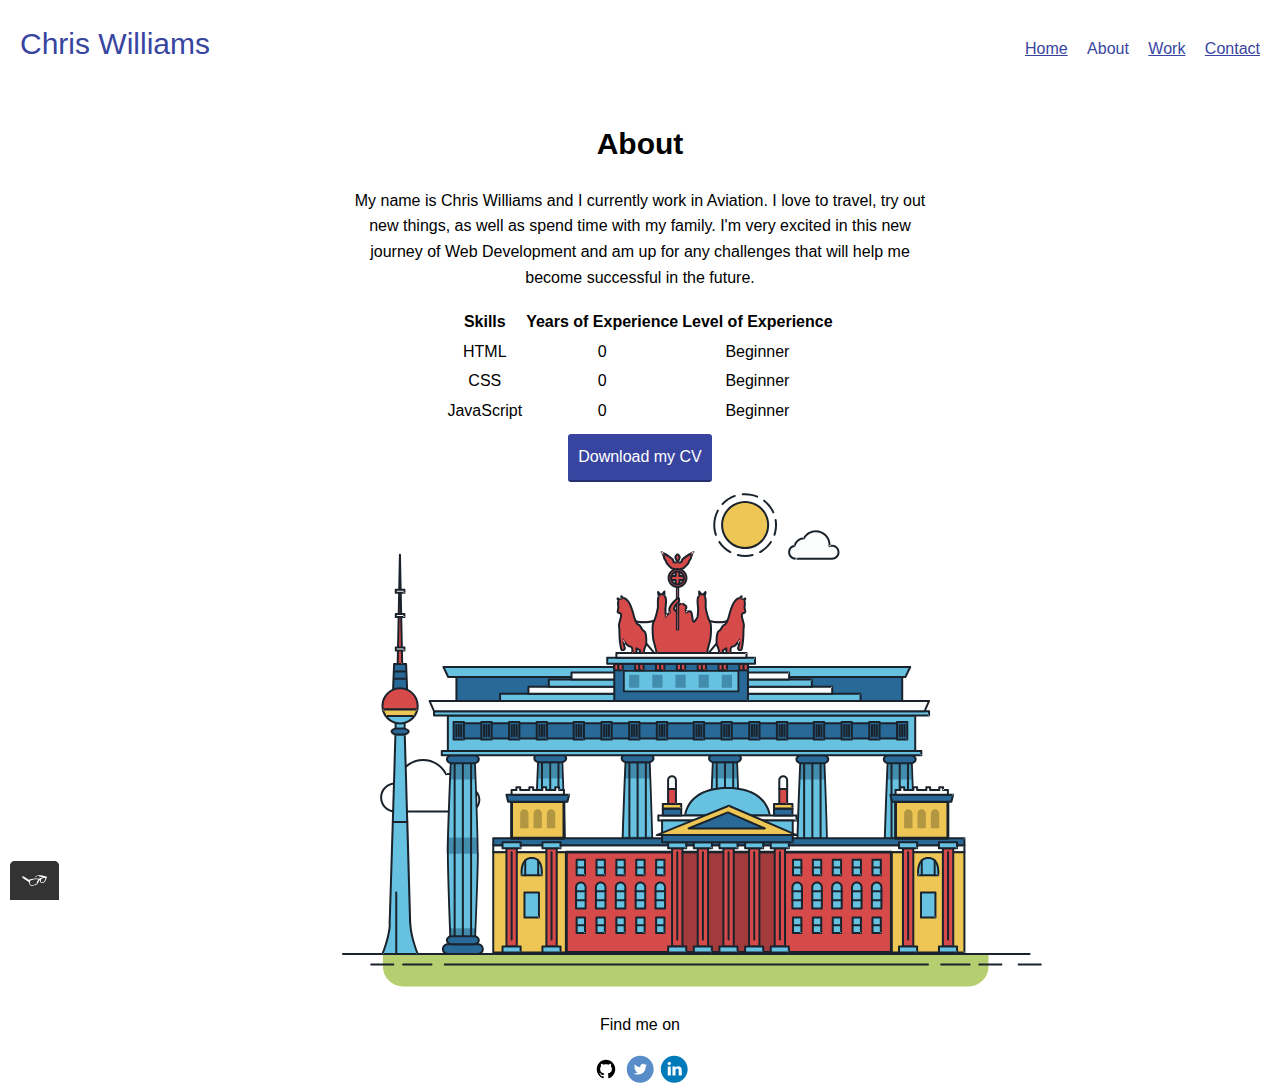
==== commit ca37064a: "changed about.html title" ====
--- a/about.html
+++ b/about.html
@@ -3,14 +3,14 @@
   <head>
     <meta charset="utf-8" />
     <meta name="viewport" content="width=device-width, initial-scale=1" />
-    <title>Portfolio</title>
+    <title>About Chris Williams</title>
     <link
       rel="shortcut icon"
       href="http://wikipedia.org/static/favicon/wikipedia.ico"
     />
     <link rel="stylesheet" type="text/css" href="css/normalize.css" />
     <link
-      href="https://fonts.googleapis.com/css2?family=Roboto:wght@400;700&display=swap"
+      href="https://fonts.googleapis.com/css2?family=Nunito:wght@400;700&display=swap"
       rel="stylesheet"
     />
     <link rel="stylesheet" type="text/css" href="css/style.production.css" />
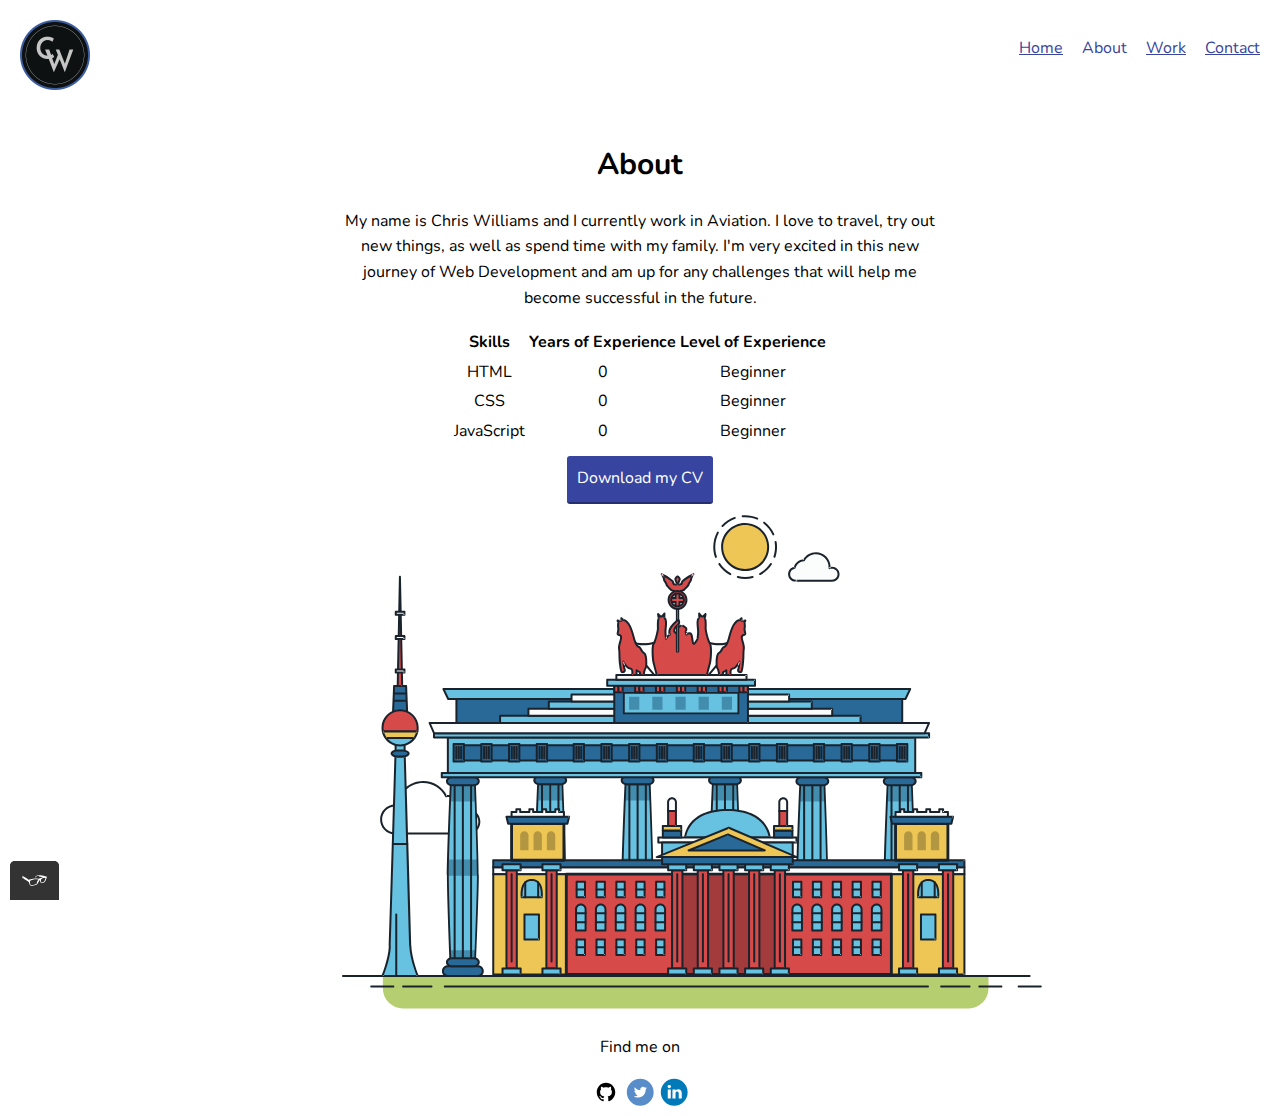
==== commit 884ad655: "updated Logo" ====
--- a/about.html
+++ b/about.html
@@ -17,7 +17,9 @@
   </head>
   <body>
     <header class="page-header">
-      <div class="text-title">Chris Williams</div>
+      <div>
+        <img class="logo" src="img/CW Logo.png" alt="Logo" />
+      </div>
       <nav class="main-navigation page-header__item">
         <ul role="menubar" class="navigation-list">
           <li role="presentation">
--- a/css/style.production.css
+++ b/css/style.production.css
@@ -13,7 +13,7 @@
   --bold-weight: 700;
 }
 body {
-  font-family: "Roboto", sans-serif;
+  font-family: "Nunito", sans-serif;
   font-weight: var(--regular-weight);
   font-size: 16px;
   line-height: 1.6;
@@ -108,7 +108,7 @@
 }
 .profile {
   /* center profile */
-  max-width: 700px;
+  max-width: 750px;
   margin: 0 auto;
 }
 * {
@@ -140,12 +140,8 @@
   display: inline-block;
   margin-left: 15px;
 }
-.text-title {
-  font-family: inherit;
-  font-size: 30px;
-  font-weight: 400;
-  color: #3845a0;
-  text-shadow: #2b2b2b;
+.logo {
+  height: 70px;
 }
 .grid__item {
   display: inline-block;
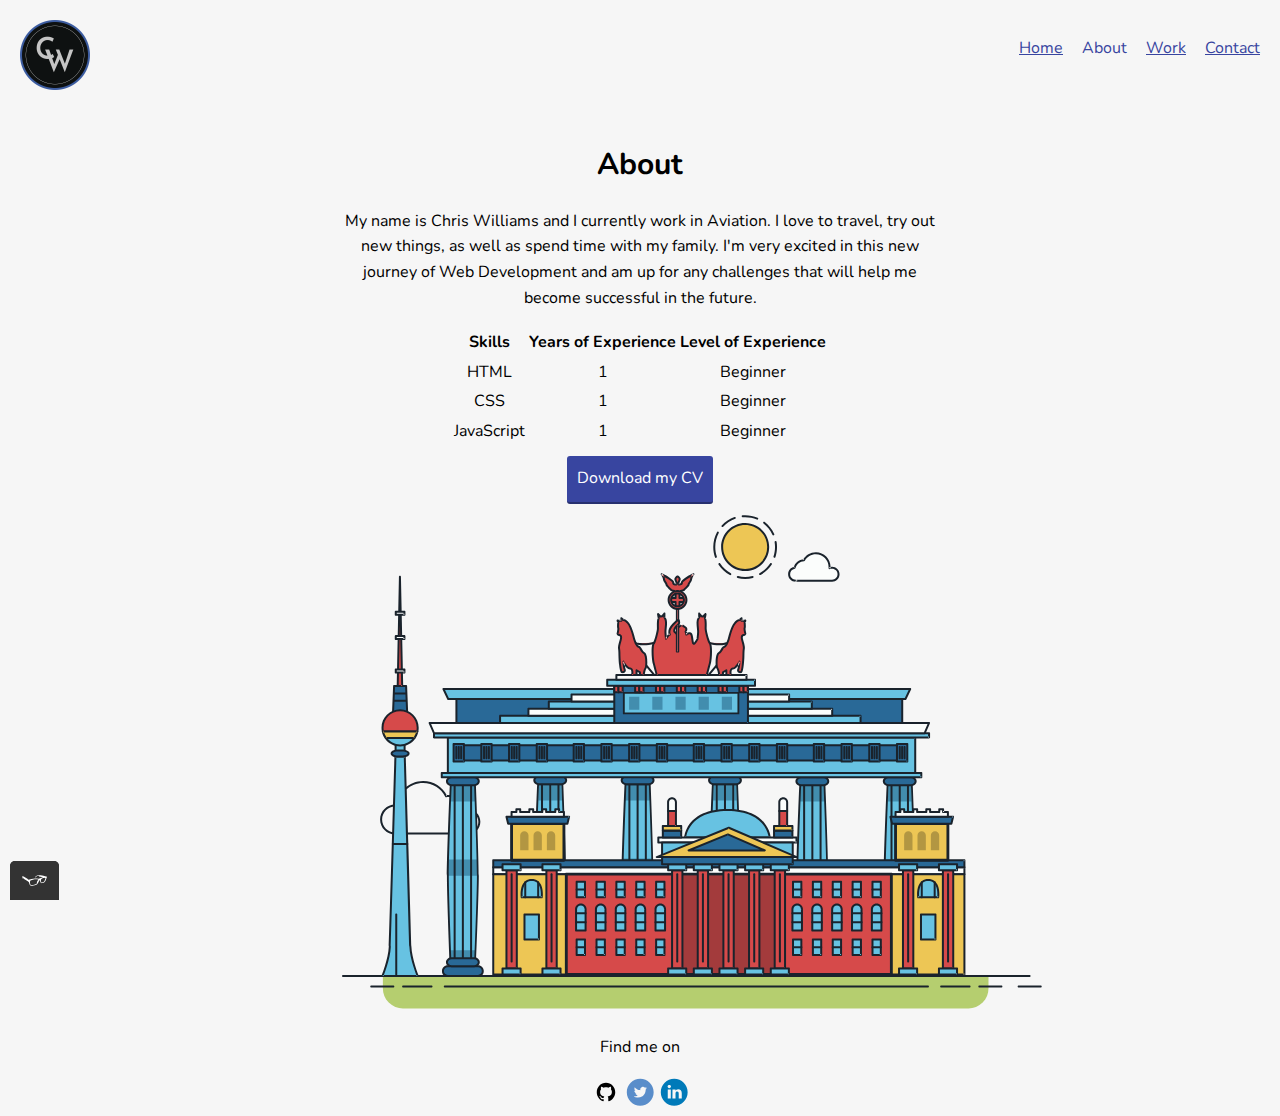
==== commit 8c87b634: "updated portfolio" ====
--- a/about.html
+++ b/about.html
@@ -1,13 +1,10 @@
 <!DOCTYPE html>
-<html>
+<html lang="en">
   <head>
     <meta charset="utf-8" />
     <meta name="viewport" content="width=device-width, initial-scale=1" />
     <title>About Chris Williams</title>
-    <link
-      rel="shortcut icon"
-      href="http://wikipedia.org/static/favicon/wikipedia.ico"
-    />
+    <link rel="shortcut icon" type="img/png" href="img/favicon.png" />
     <link rel="stylesheet" type="text/css" href="css/normalize.css" />
     <link
       href="https://fonts.googleapis.com/css2?family=Nunito:wght@400;700&display=swap"
@@ -18,7 +15,7 @@
   <body>
     <header class="page-header">
       <div>
-        <img class="logo" src="img/CW Logo.png" alt="Logo" />
+        <img class="logo" src="img/CW-Logo.png" alt="Logo" />
       </div>
       <nav class="main-navigation page-header__item">
         <ul role="menubar" class="navigation-list">
@@ -70,17 +67,17 @@
         <tbody>
           <tr>
             <td>HTML</td>
-            <td>0</td>
+            <td>1</td>
             <td>Beginner</td>
           </tr>
           <tr>
             <td>CSS</td>
-            <td>0</td>
+            <td>1</td>
             <td>Beginner</td>
           </tr>
           <tr>
             <td>JavaScript</td>
-            <td>0</td>
+            <td>1</td>
             <td>Beginner</td>
           </tr>
         </tbody>
--- a/css/style.production.css
+++ b/css/style.production.css
@@ -5,6 +5,7 @@
 Primary Color (Blue): #3845a0
 Secondary Color (Light blue): #e0bs54
 */
+
 :root {
   --primary-color: #3845a0;
   --secondary-color: #e0b354;
@@ -12,40 +13,50 @@
   --regular-weight: 400;
   --bold-weight: 700;
 }
+
 body {
   font-family: "Nunito", sans-serif;
   font-weight: var(--regular-weight);
   font-size: 16px;
   line-height: 1.6;
-}
+  background-color: #f6f6f6;
+}
+
 h1 {
   font-size: 30px;
   font-weight: var(--bold-weight);
 }
+
 h2 {
   font-size: 24px;
   font-weight: var(--bold-weight);
 }
+
 h3 {
   font-size: 18px;
   font-weight: var(--bold-weight);
 }
+
 a {
   color: var(--primary-color);
 }
+
 a:visited {
   /* visited link */
   color: var(--primary-color);
 }
+
 a:hover,
 a:focus {
   /* No underlining when hovering over link */
   text-decoration: none;
 }
+
 a:hover {
   /* selected link */
   color: #1c266a;
 }
+
 .button {
   border: none;
   display: inline-block;
@@ -59,6 +70,7 @@
   -webkit-transition: 0.2s opacity;
   transition: 0.2s opacity;
 }
+
 button {
   border: none;
   display: inline-block;
@@ -72,6 +84,7 @@
   -webkit-transition: 0.2s opacity;
   transition: 0.2s opacity;
 }
+
 button:hover,
 button:focus,
 .button:hover,
@@ -79,13 +92,16 @@
   cursor: pointer;
   opacity: 0.8;
 }
+
 .button__secondary {
-  background-color: var(--secondary-color);
-  color: #2b2b2b;
-}
+  background-color: #2941f5;
+  color: white;
+}
+
 .navigation-list__item--active {
   text-decoration: none;
 }
+
 .profile__portrait {
   float: left;
   width: 250px;
@@ -93,12 +109,15 @@
   margin-right: 40px;
   border-radius: 50%;
 }
+
 .page-footer {
   clear: both;
+
   /* this causes elements to be on the same line */
   display: -webkit-box;
   display: -ms-flexbox;
   display: flex;
+
   /* this changes element to stack */
   -webkit-box-orient: vertical;
   -webkit-box-direction: normal;
@@ -106,15 +125,18 @@
   flex-direction: column;
   text-align: center;
 }
+
 .profile {
   /* center profile */
   max-width: 750px;
   margin: 0 auto;
 }
+
 * {
   -webkit-box-sizing: border-box;
   box-sizing: border-box;
 }
+
 .page-header {
   display: -webkit-box;
   display: -ms-flexbox;
@@ -122,31 +144,61 @@
   width: 100%;
   padding: 20px;
 }
+
 .page-header__item {
   -webkit-box-flex: 0;
   -ms-flex: 0 1 200px;
   flex: 0 1 200px;
 }
+
 .page-header__item:last-child {
   -webkit-box-flex: 1;
   -ms-flex-positive: 1;
   flex-grow: 1;
   text-align: right;
 }
+
 .navigation-list {
   list-style-type: none;
 }
+
 .navigation-list li {
   display: inline-block;
   margin-left: 15px;
 }
+
 .logo {
   height: 70px;
 }
+
+.contact-head,
+.work-head {
+  text-align: center;
+}
+
+.contact__form {
+  display: flex;
+  flex-flow: column;
+  align-items: center;
+  text-align: center;
+  padding: 5px;
+}
+
+input,
+textarea {
+  display: block;
+  padding: 5px;
+}
+
+.contact__info {
+  text-align: center;
+}
+
 .grid__item {
   display: inline-block;
   width: 33%;
 }
+
 @supports (display: grid) {
   .grid {
     display: -ms-grid;
@@ -156,6 +208,7 @@
     grid-gap: 20px;
     margin: 0;
   }
+
   .grid__item {
     background-color: lightgray;
     width: auto;
@@ -164,6 +217,7 @@
     padding: 20px;
     text-align: center;
   }
+
   .grid__item:last-child {
     -ms-grid-column: 3;
     grid-column: 3 / 3;
@@ -172,61 +226,75 @@
     grid-row: 1 / 3;
   }
 }
+
 @media all and (max-width: 500px) {
   .grid {
     -ms-grid-columns: 1fr;
     grid-template-columns: 1fr;
   }
 }
+
 @media all and (min-width: 500px) and (max-width: 750px) {
   .grid {
     -ms-grid-columns: 1fr 20px 1fr;
     grid-template-columns: 1fr 1fr;
   }
 }
+
 @media all and (max-width: 750px) {
   .grid {
     grid-gap: 10px;
   }
+
   .grid__item:last-child {
     grid-column: auto / auto;
     grid-row: auto / auto;
   }
+
   h1 {
     font-size: 22px;
   }
 }
+
 .about {
   text-align: center;
   max-width: 600px;
   margin: auto;
   padding: 2px;
 }
+
 table {
   display: inline-block;
 }
+
 @-webkit-keyframes color-change {
   0% {
     fill: #edc655;
   }
+
   50% {
     fill: #fcffad;
   }
+
   100% {
     fill: #f76414;
   }
 }
+
 @keyframes color-change {
   0% {
     fill: #edc655;
   }
+
   50% {
     fill: #fcffad;
   }
+
   100% {
     fill: #f76414;
   }
 }
+
 .sun {
   -webkit-animation-duration: 4s;
   animation-duration: 4s;
@@ -239,26 +307,31 @@
   -webkit-animation-timing-function: linear;
   animation-timing-function: linear;
 }
+
 @-webkit-keyframes cloud-move {
   from {
     -webkit-transform: translate(0, 50px);
     transform: translate(0, 50px);
   }
+
   to {
     -webkit-transform: translate(200px, 50px);
     transform: translate(200px, 50px);
   }
 }
+
 @keyframes cloud-move {
   from {
     -webkit-transform: translate(0, 50px);
     transform: translate(0, 50px);
   }
+
   to {
     -webkit-transform: translate(200px, 50px);
     transform: translate(200px, 50px);
   }
 }
+
 .cloud-front {
   -webkit-animation-duration: 30s;
   animation-duration: 30s;
@@ -271,26 +344,31 @@
   -webkit-animation-timing-function: linear;
   animation-timing-function: linear;
 }
+
 @-webkit-keyframes cloud-move-reverse {
   from {
     -webkit-transform: translate(446px, 48px);
     transform: translate(446px, 48px);
   }
+
   to {
     -webkit-transform: translate(100px, 48px);
     transform: translate(100px, 48px);
   }
 }
+
 @keyframes cloud-move-reverse {
   from {
     -webkit-transform: translate(446px, 48px);
     transform: translate(446px, 48px);
   }
+
   to {
     -webkit-transform: translate(100px, 48px);
     transform: translate(100px, 48px);
   }
 }
+
 .cloud-back {
   -webkit-animation-duration: 30s;
   animation-duration: 30s;
